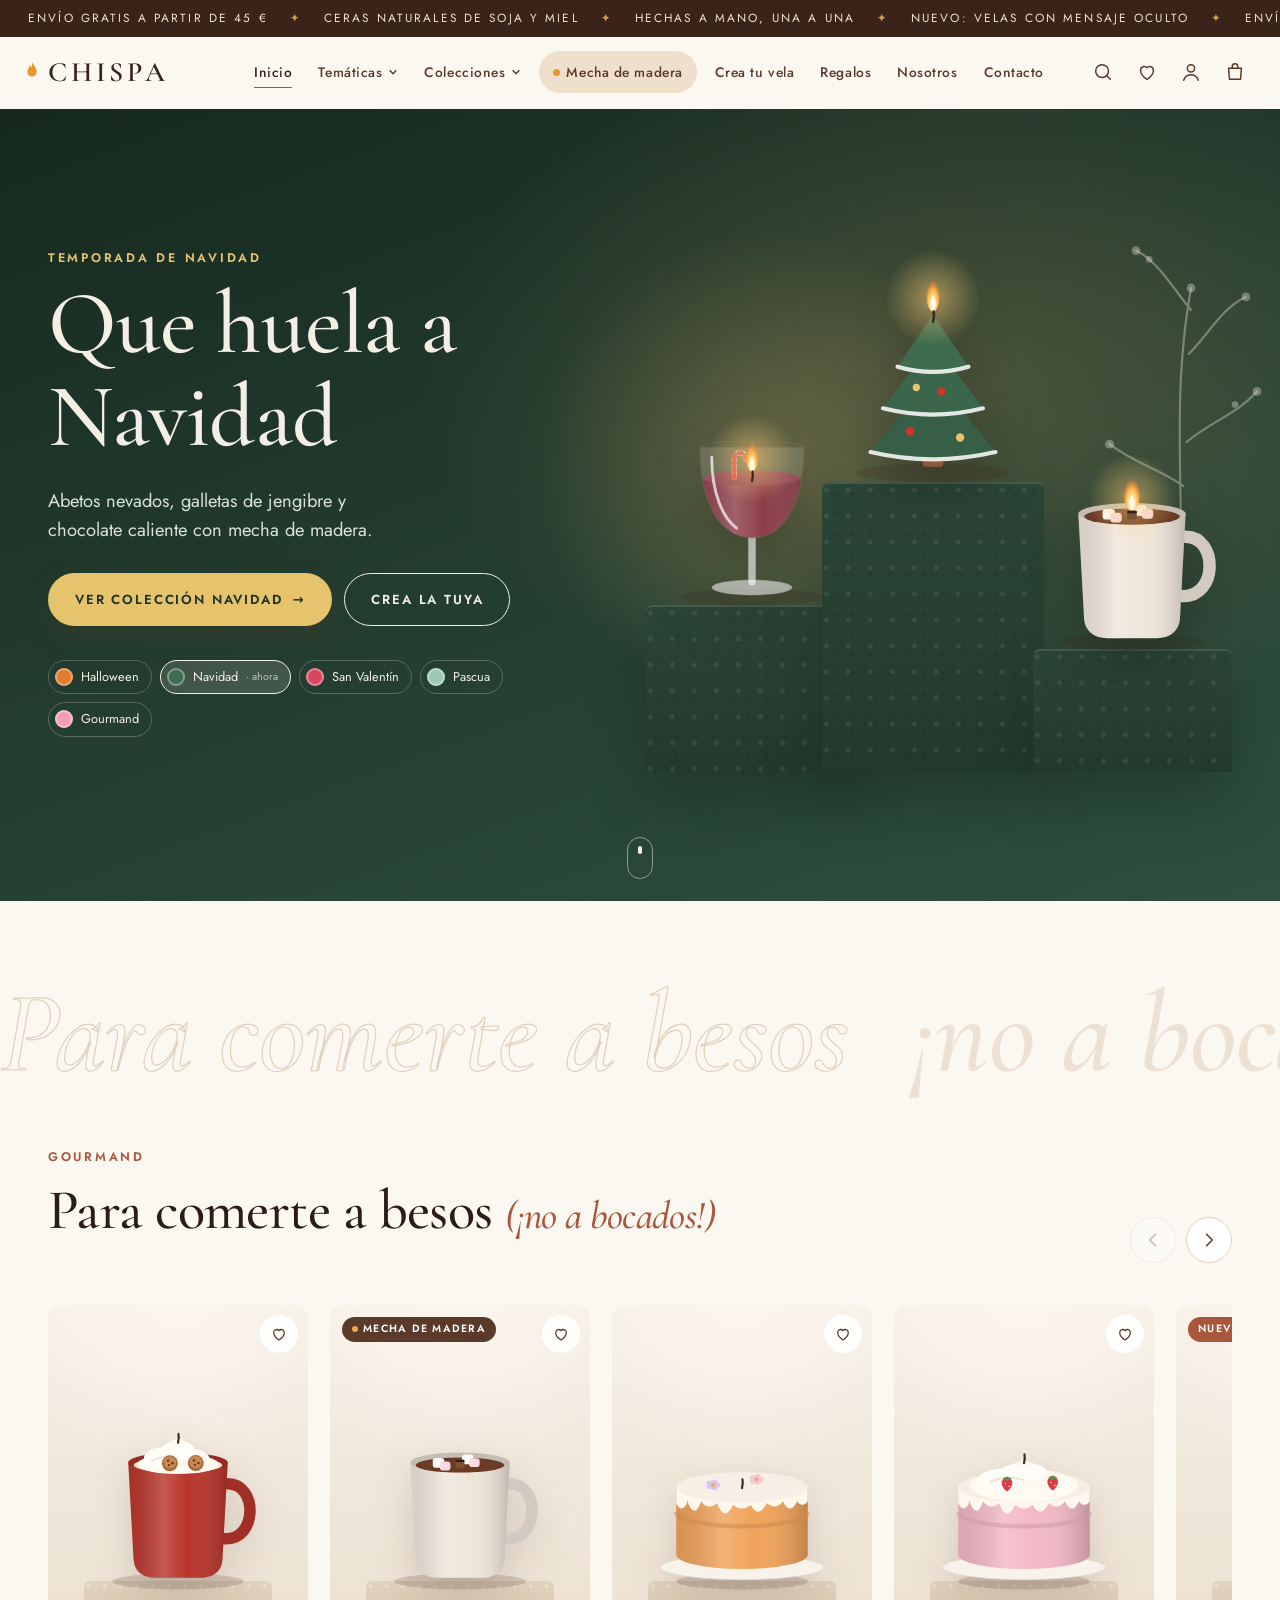
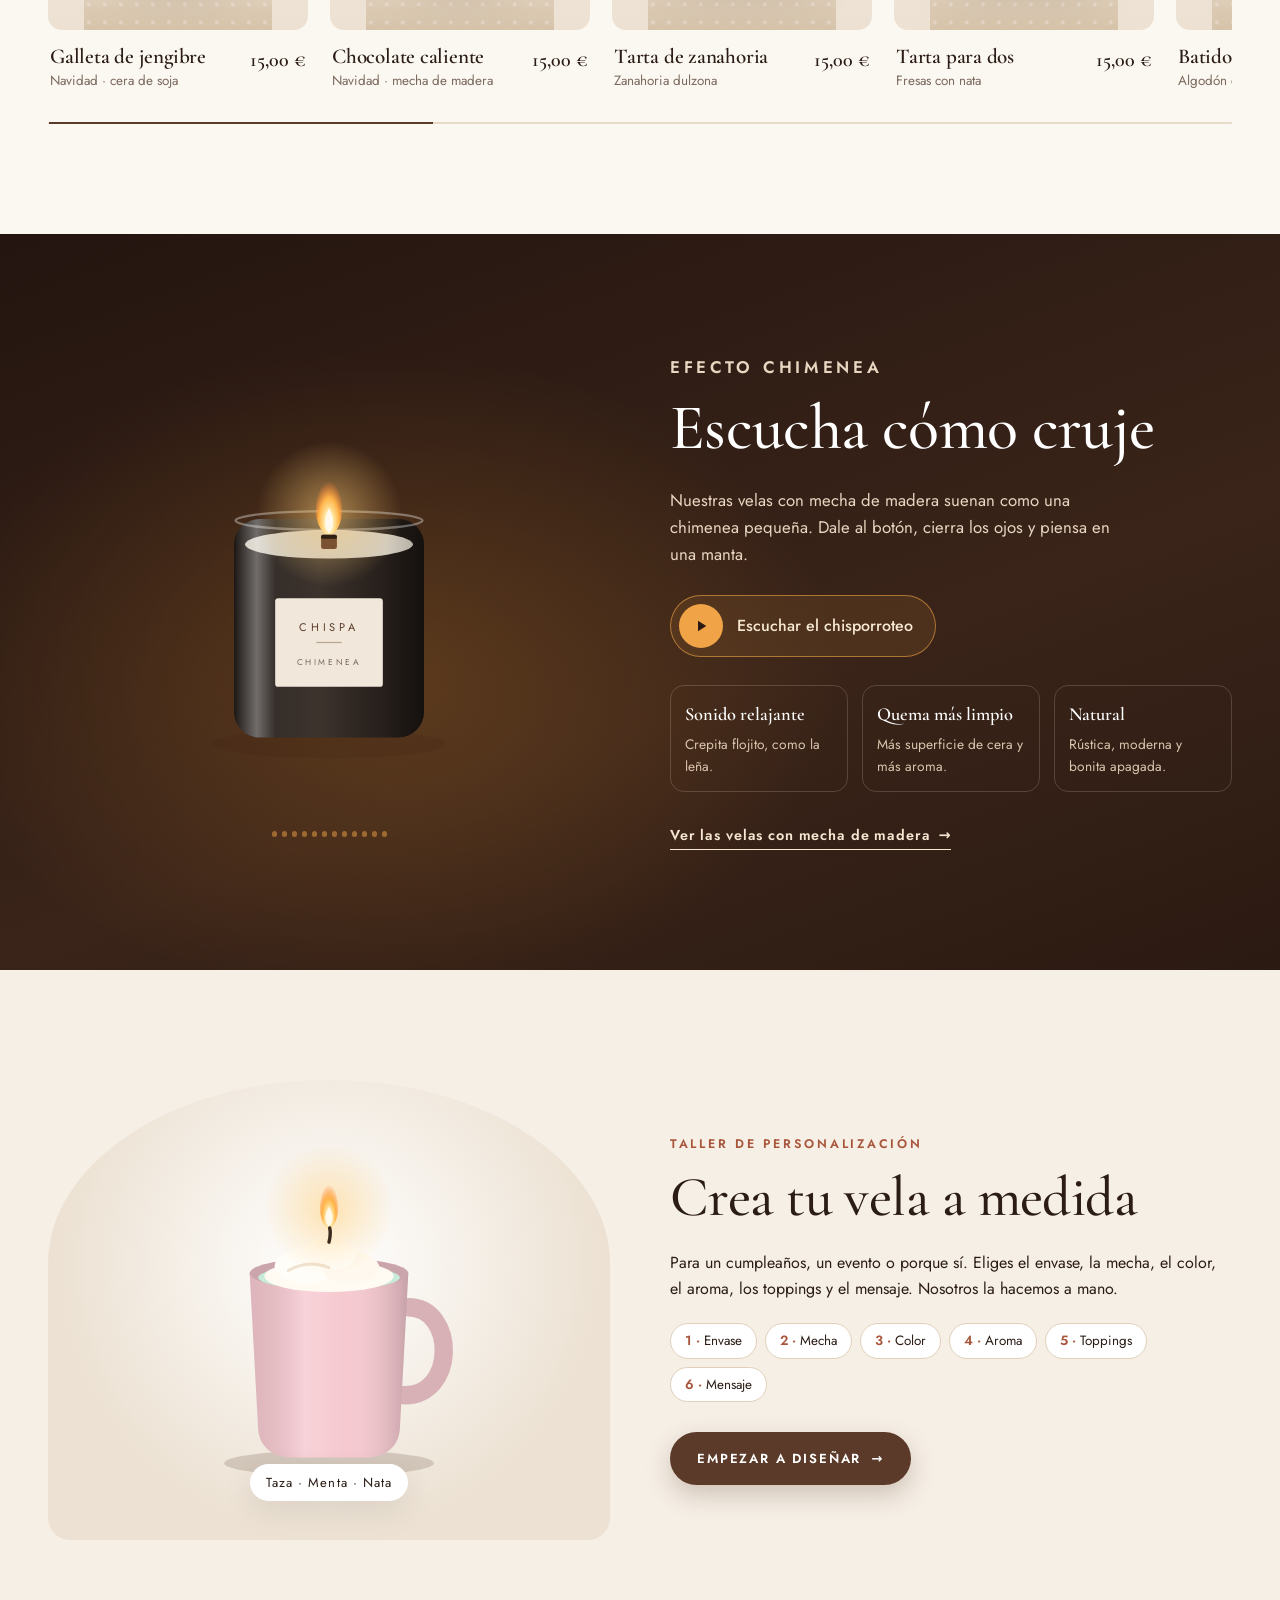
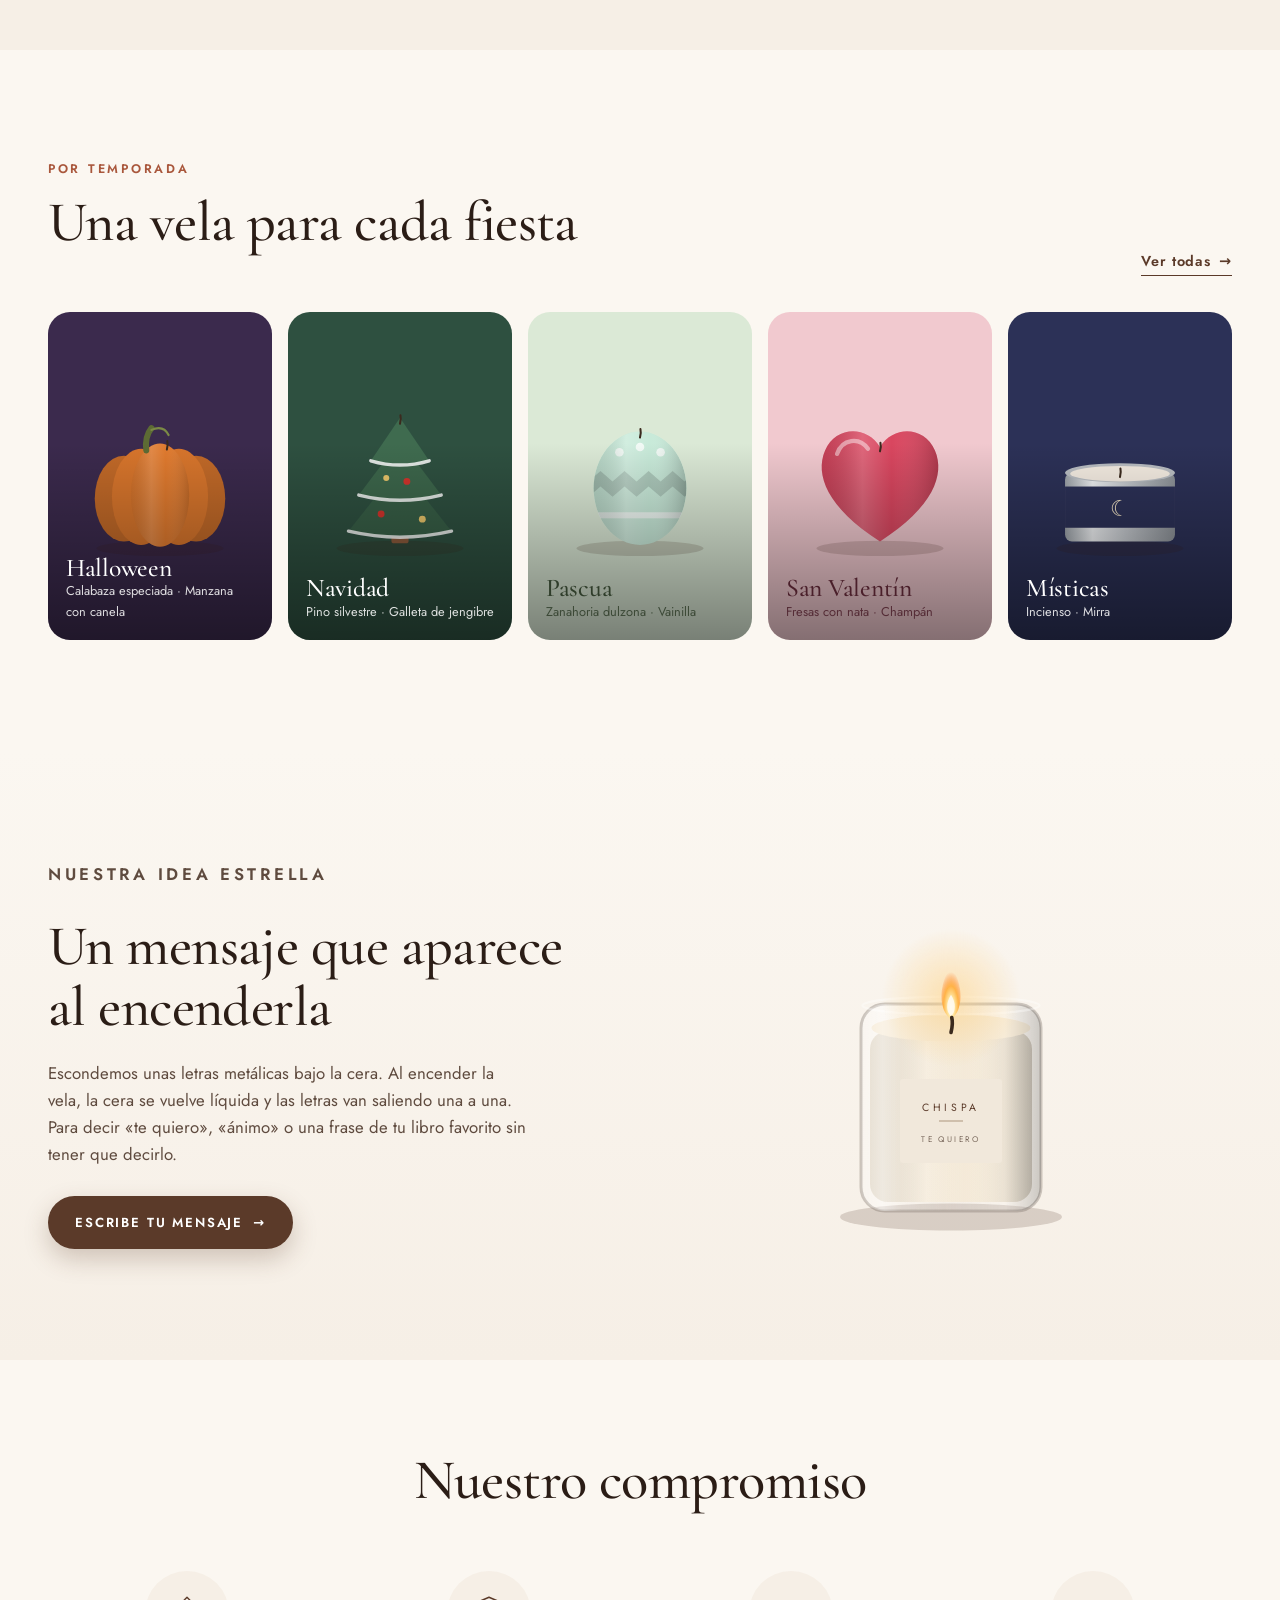
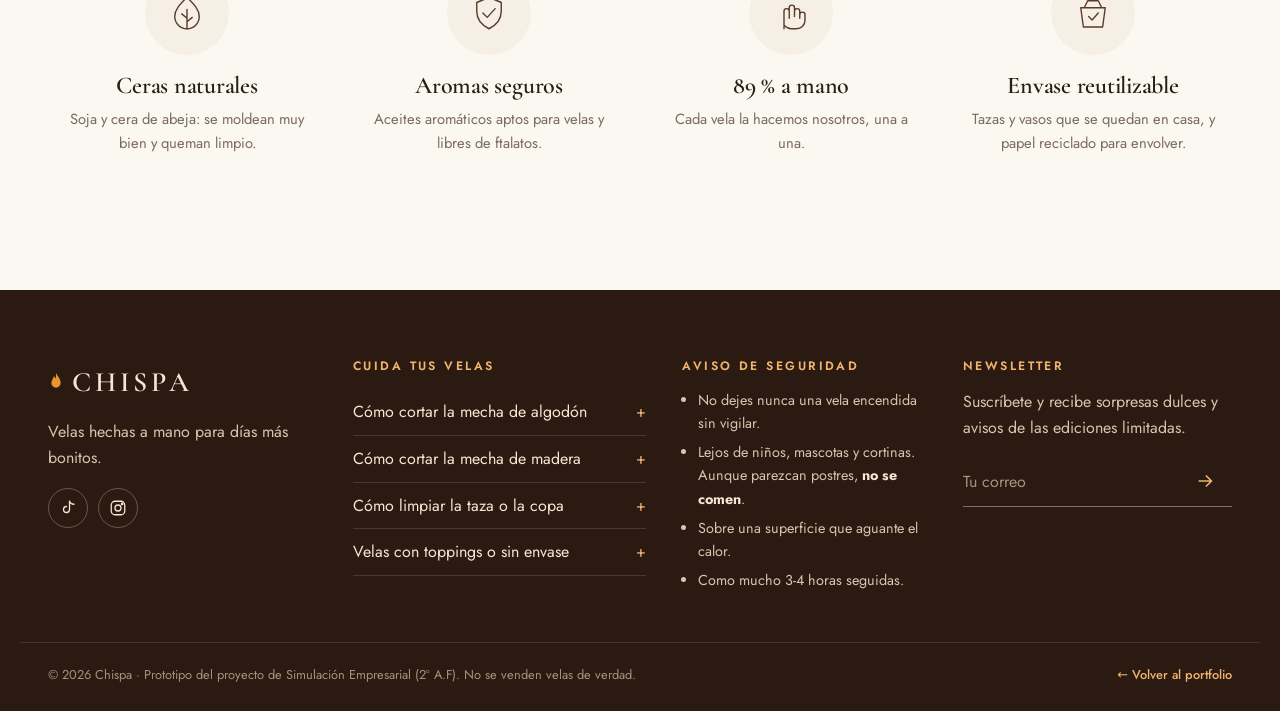
==== tienda/index.html @ f0c811ce "Add the Chispa candle shop website and link it from "Taller y web" New tienda/ folder with a full pr" ====
<!DOCTYPE html>
<html lang="es">
<head>
  <meta charset="UTF-8">
  <meta name="viewport" content="width=device-width, initial-scale=1.0">
  <title>Chispa · Velas hechas a mano</title>
  <meta name="description" content="Chispa: velas artesanas de cera natural. Temáticas, gourmand, naturaleza, mecha de madera y velas a tu gusto. Prototipo del proyecto de Simulación Empresarial.">
  <meta name="theme-color" content="#3a2419">
  <link rel="icon" href="data:image/svg+xml,%3Csvg xmlns='http://www.w3.org/2000/svg' viewBox='0 0 64 64'%3E%3Cpath d='M32 4C40 18 46 26 46 38a14 14 0 0 1-28 0c0-8 6-14 8-22 2 6 6 9 6 9S32 14 32 4z' fill='%23e8952f'/%3E%3C/svg%3E">
  <link rel="preconnect" href="https://fonts.googleapis.com">
  <link rel="preconnect" href="https://fonts.gstatic.com" crossorigin>
  <link href="https://fonts.googleapis.com/css2?family=Cormorant+Garamond:ital,wght@0,500;0,600;1,500&family=Jost:wght@400;500;600&display=swap" rel="stylesheet">
  <link rel="stylesheet" href="css/tienda.css?v=1">
</head>
<body>
  <a class="skip" href="#main">Saltar al contenido</a>

  <!-- Barra de avisos (se mueve sola) -->
  <div class="announce" aria-label="Avisos">
    <div class="announce-track">
      <span>Envío gratis a partir de 45 €</span><span>Ceras naturales de soja y miel</span><span>Hechas a mano, una a una</span><span>Nuevo: velas con mensaje oculto</span>
      <span aria-hidden="true">Envío gratis a partir de 45 €</span><span aria-hidden="true">Ceras naturales de soja y miel</span><span aria-hidden="true">Hechas a mano, una a una</span><span aria-hidden="true">Nuevo: velas con mensaje oculto</span>
    </div>
  </div>

  <!-- Cabecera -->
  <header class="hdr" id="hdr">
    <div class="hdr-inner">
      <button class="icon-btn hdr-burger" id="burger" aria-label="Abrir menú" aria-expanded="false" aria-controls="menu-drawer">
        <svg viewBox="0 0 24 24" aria-hidden="true"><path d="M3 7h18M3 12h18M3 17h18"/></svg>
      </button>

      <a class="logo" href="#/" aria-label="Chispa, inicio">
        <svg class="logo-flame" viewBox="0 0 24 32" aria-hidden="true"><path d="M12 1c3 6 7 9 7 15a7 7 0 0 1-14 0c0-4 3-7 4-11 1 3 3 4 3 4s0-4 0-8z"/></svg>
        <span>Chispa</span>
      </a>

      <nav class="nav" aria-label="Principal">
        <ul class="nav-list">
          <li><a class="nav-link" href="#/" data-nav="inicio">Inicio</a></li>
          <li class="has-drop">
            <button class="nav-link" type="button" aria-expanded="false" aria-controls="drop-tematicas" data-nav="tematicas">Temáticas <svg class="chev" viewBox="0 0 12 12" aria-hidden="true"><path d="M2 4l4 4 4-4"/></svg></button>
            <div class="drop" id="drop-tematicas">
              <div class="drop-inner">
                <p class="drop-title">Velas temáticas y festivas</p>
                <ul class="drop-links" id="drop-tem-links"></ul>
                <a class="drop-feature" id="drop-tem-feature" href="#/tematicas"></a>
              </div>
            </div>
          </li>
          <li class="has-drop">
            <button class="nav-link" type="button" aria-expanded="false" aria-controls="drop-colecciones" data-nav="colecciones">Colecciones <svg class="chev" viewBox="0 0 12 12" aria-hidden="true"><path d="M2 4l4 4 4-4"/></svg></button>
            <div class="drop" id="drop-colecciones">
              <div class="drop-inner">
                <p class="drop-title">Gourmand, naturaleza y esotérica</p>
                <ul class="drop-links" id="drop-col-links"></ul>
                <a class="drop-feature" id="drop-col-feature" href="#/colecciones/dulces"></a>
              </div>
            </div>
          </li>
          <li><a class="nav-link nav-wood" href="#/mecha-de-madera" data-nav="madera"><span class="wood-dot" aria-hidden="true"></span>Mecha de madera</a></li>
          <li><a class="nav-link" href="#/crea-tu-vela" data-nav="crea">Crea tu vela</a></li>
          <li><a class="nav-link" href="#/regalos" data-nav="regalos">Regalos</a></li>
          <li><a class="nav-link" href="#/nosotros" data-nav="nosotros">Nosotros</a></li>
          <li><a class="nav-link" href="#/contacto" data-nav="contacto">Contacto</a></li>
        </ul>
      </nav>

      <div class="hdr-icons">
        <button class="icon-btn" id="open-search" aria-label="Buscar">
          <svg viewBox="0 0 24 24" aria-hidden="true"><circle cx="11" cy="11" r="7"/><path d="M20 20l-4-4"/></svg>
        </button>
        <button class="icon-btn" id="open-favs" aria-label="Favoritos">
          <svg viewBox="0 0 24 24" aria-hidden="true"><path d="M12 20s-7-4.4-7-10a4 4 0 0 1 7-2.6A4 4 0 0 1 19 10c0 5.6-7 10-7 10z"/></svg>
          <span class="badge" id="fav-count" hidden>0</span>
        </button>
        <button class="icon-btn hide-sm" id="open-account" aria-label="Mi cuenta">
          <svg viewBox="0 0 24 24" aria-hidden="true"><circle cx="12" cy="8" r="4"/><path d="M4 21c1.5-4 4.5-6 8-6s6.5 2 8 6"/></svg>
        </button>
        <button class="icon-btn" id="open-cart" aria-label="Carrito">
          <svg viewBox="0 0 24 24" aria-hidden="true"><path d="M5 8h14l-1 12H6L5 8z"/><path d="M9 8V6a3 3 0 0 1 6 0v2"/></svg>
          <span class="badge" id="cart-count" hidden>0</span>
        </button>
      </div>
    </div>
  </header>

  <main id="main">

    <!-- ================= INICIO ================= -->
    <section class="view" data-view="inicio" aria-label="Inicio">

      <!-- Banner de temporada -->
      <section class="hero" id="hero" data-season="halloween">
        <div class="hero-glow" id="hero-glow" aria-hidden="true"></div>
        <div class="hero-particles" id="hero-particles" aria-hidden="true"></div>
        <svg class="hero-branch" viewBox="0 0 200 400" aria-hidden="true"><path d="M100 400 C 104 300, 92 220, 110 120 M106 260 C 130 240, 150 236, 170 214 M103 300 C 80 284, 60 280, 36 262 M108 180 C 128 160, 136 140, 160 128 M110 140 C 92 118, 80 96, 60 86"/><g class="hero-berries"><circle cx="170" cy="214" r="4"/><circle cx="160" cy="128" r="4"/><circle cx="60" cy="86" r="4"/><circle cx="36" cy="262" r="4"/><circle cx="110" cy="120" r="4"/><circle cx="150" cy="226" r="3"/><circle cx="72" cy="94" r="3"/></g></svg>
        <div class="hero-inner">
          <div class="hero-text">
            <p class="eyebrow" id="hero-eyebrow">Temporada de Halloween</p>
            <h1 class="hero-title" id="hero-title">Noches de calabaza</h1>
            <p class="hero-sub" id="hero-sub">Calabazas, fantasmas y pócimas que huelen a otoño.</p>
            <div class="hero-actions">
              <a class="btn btn-solid" id="hero-cta" href="#/tematicas/halloween">Ver la colección <span class="arrow" aria-hidden="true">→</span></a>
              <a class="btn btn-line" href="#/crea-tu-vela">Crea la tuya</a>
            </div>
            <div class="hero-seasons" role="tablist" aria-label="Temporadas" id="hero-seasons"></div>
          </div>
          <div class="hero-stage" id="hero-stage">
            <div class="stage-block stage-block--a"><div class="stage-candle" data-slot="0"></div></div>
            <div class="stage-block stage-block--b"><div class="stage-candle" data-slot="1"></div></div>
            <div class="stage-block stage-block--c"><div class="stage-candle" data-slot="2"></div></div>
          </div>
        </div>
        <a class="hero-scroll" href="#besos" aria-label="Bajar"><span></span></a>
      </section>

      <!-- Para comerte a besos -->
      <section class="block besos" id="besos" aria-labelledby="besos-title">
        <div class="big-marquee" aria-hidden="true"><div class="big-marquee-track"><span>Para comerte a besos</span><span>¡no a bocados!</span><span>Para comerte a besos</span><span>¡no a bocados!</span><span>Para comerte a besos</span><span>¡no a bocados!</span></div></div>
        <div class="wrap">
          <div class="block-head">
            <div>
              <p class="eyebrow">Gourmand</p>
              <h2 id="besos-title">Para comerte a besos <em>(¡no a bocados!)</em></h2>
            </div>
            <div class="carousel-ctrls">
              <button class="round-btn" data-carousel-prev="besos-track" aria-label="Anteriores"><svg viewBox="0 0 24 24" aria-hidden="true"><path d="M15 5l-7 7 7 7"/></svg></button>
              <button class="round-btn" data-carousel-next="besos-track" aria-label="Siguientes"><svg viewBox="0 0 24 24" aria-hidden="true"><path d="M9 5l7 7-7 7"/></svg></button>
            </div>
          </div>
          <div class="carousel" id="besos-track" tabindex="0" aria-label="Velas que parecen postres"></div>
          <div class="carousel-progress" aria-hidden="true"><span id="besos-progress"></span></div>
        </div>
      </section>

      <!-- Mecha de madera -->
      <section class="wood" id="wood-feature" aria-labelledby="wood-title">
        <canvas class="wood-sparks" id="wood-sparks" aria-hidden="true"></canvas>
        <div class="wrap wood-inner">
          <div class="wood-visual">
            <div class="wood-candle" id="wood-candle"></div>
            <div class="eq" id="wood-eq" aria-hidden="true"><i></i><i></i><i></i><i></i><i></i><i></i><i></i><i></i><i></i><i></i><i></i><i></i></div>
          </div>
          <div class="wood-text">
            <p class="eyebrow eyebrow--light">Efecto chimenea</p>
            <h2 id="wood-title">Escucha cómo cruje</h2>
            <p>Nuestras velas con mecha de madera suenan como una chimenea pequeña. Dale al botón, cierra los ojos y piensa en una manta.</p>
            <button class="sound-btn" type="button" data-sound aria-pressed="false">
              <span class="sound-ico" aria-hidden="true"><svg class="i-play" viewBox="0 0 24 24"><path d="M8 5l11 7-11 7z"/></svg><svg class="i-pause" viewBox="0 0 24 24"><path d="M7 5h4v14H7zM13 5h4v14h-4z"/></svg></span>
              <span class="sound-label">Escuchar el chisporroteo</span>
            </button>
            <ul class="wood-benefits">
              <li><strong>Sonido relajante</strong>Crepita flojito, como la leña.</li>
              <li><strong>Quema más limpio</strong>Más superficie de cera y más aroma.</li>
              <li><strong>Natural</strong>Rústica, moderna y bonita apagada.</li>
            </ul>
            <a class="link-light" href="#/mecha-de-madera">Ver las velas con mecha de madera <span aria-hidden="true">→</span></a>
          </div>
        </div>
      </section>

      <!-- Crea tu vela -->
      <section class="block crea-promo" aria-labelledby="crea-promo-title">
        <div class="wrap crea-promo-inner">
          <div class="crea-promo-visual" data-reveal>
            <div class="crea-promo-candle" id="crea-promo-candle"></div>
            <p class="crea-promo-tag" id="crea-promo-tag">Taza · Menta · Nata</p>
          </div>
          <div class="crea-promo-text" data-reveal>
            <p class="eyebrow">Taller de personalización</p>
            <h2 id="crea-promo-title">Crea tu vela a medida</h2>
            <p>Para un cumpleaños, un evento o porque sí. Eliges el envase, la mecha, el color, el aroma, los toppings y el mensaje. Nosotros la hacemos a mano.</p>
            <ol class="mini-steps"><li>Envase</li><li>Mecha</li><li>Color</li><li>Aroma</li><li>Toppings</li><li>Mensaje</li></ol>
            <a class="btn btn-solid" href="#/crea-tu-vela">Empezar a diseñar <span class="arrow" aria-hidden="true">→</span></a>
          </div>
        </div>
      </section>

      <!-- Festividades -->
      <section class="block fiestas" aria-labelledby="fiestas-title">
        <div class="wrap">
          <div class="block-head">
            <div>
              <p class="eyebrow">Por temporada</p>
              <h2 id="fiestas-title">Una vela para cada fiesta</h2>
            </div>
            <a class="link" href="#/tematicas">Ver todas <span aria-hidden="true">→</span></a>
          </div>
          <div class="fiesta-grid" id="fiesta-grid"></div>
        </div>
      </section>

      <!-- Mensaje oculto -->
      <section class="block secreto" aria-labelledby="secreto-title">
        <div class="wrap secreto-inner">
          <div class="secreto-text" data-reveal>
            <p class="eyebrow">Nuestra idea estrella</p>
            <h2 id="secreto-title">Un mensaje que aparece al encenderla</h2>
            <p>Escondemos unas letras metálicas bajo la cera. Al encender la vela, la cera se vuelve líquida y las letras van saliendo una a una. Para decir «te quiero», «ánimo» o una frase de tu libro favorito sin tener que decirlo.</p>
            <a class="btn btn-solid" href="#/crea-tu-vela?mensaje">Escribe tu mensaje <span class="arrow" aria-hidden="true">→</span></a>
          </div>
          <div class="secreto-visual" data-reveal aria-hidden="true">
            <div class="secreto-candle" id="secreto-candle"></div>
            <div class="secreto-letters" id="secreto-letters"></div>
          </div>
        </div>
      </section>

      <!-- Compromiso de calidad -->
      <section class="block calidad" aria-labelledby="calidad-title">
        <div class="wrap">
          <h2 class="center" id="calidad-title">Nuestro compromiso</h2>
          <ul class="calidad-grid">
            <li data-reveal>
              <span class="cal-ico" aria-hidden="true"><svg viewBox="0 0 48 48"><path d="M24 6c8 8 14 14 14 22a14 14 0 0 1-28 0c0-8 6-14 14-22z"/><path d="M24 20v22M24 30l-6-5M24 34l6-5"/></svg></span>
              <h3>Ceras naturales</h3><p>Soja y cera de abeja: se moldean muy bien y queman limpio.</p>
            </li>
            <li data-reveal>
              <span class="cal-ico" aria-hidden="true"><svg viewBox="0 0 48 48"><path d="M24 6l14 6v10c0 9-6 16-14 20-8-4-14-11-14-20V12z"/><path d="M17 24l5 5 9-10"/></svg></span>
              <h3>Aromas seguros</h3><p>Aceites aromáticos aptos para velas y libres de ftalatos.</p>
            </li>
            <li data-reveal>
              <span class="cal-ico" aria-hidden="true"><svg viewBox="0 0 48 48"><path d="M16 42V22a3 3 0 0 1 6 0v8M22 26v-8a3 3 0 0 1 6 0v10M28 22a3 3 0 0 1 6 0v8M34 26a3 3 0 0 1 6 0v6c0 6-4 10-10 10h-6c-4 0-6-2-8-4"/></svg></span>
              <h3><span class="count" data-count="100">0</span> % a mano</h3><p>Cada vela la hacemos nosotros, una a una.</p>
            </li>
            <li data-reveal>
              <span class="cal-ico" aria-hidden="true"><svg viewBox="0 0 48 48"><path d="M14 18l4-8h12l4 8M10 18h28l-3 22H13z"/><path d="M19 28l4 4 7-8"/></svg></span>
              <h3>Envase reutilizable</h3><p>Tazas y vasos que se quedan en casa, y papel reciclado para envolver.</p>
            </li>
          </ul>
        </div>
      </section>
    </section>

    <!-- ================= TEMÁTICAS ================= -->
    <section class="view" data-view="tematicas" aria-labelledby="tem-title" hidden>
      <header class="page-head" id="tem-head">
        <div class="wrap">
          <p class="crumbs"><a href="#/">Inicio</a> <span aria-hidden="true">/</span> Temáticas</p>
          <h1 id="tem-title">Velas temáticas y festivas</h1>
          <p class="page-sub">Ordenadas por temporada para encontrar rápido lo que buscas.</p>
        </div>
      </header>
      <div class="wrap">
        <div class="chips" role="tablist" aria-label="Temporadas" id="tem-chips"></div>
        <div class="cat-intro" id="tem-intro"></div>
        <div class="grid" id="tem-grid"></div>
      </div>
    </section>

    <!-- ================= COLECCIONES ================= -->
    <section class="view" data-view="colecciones" aria-labelledby="col-title" hidden>
      <header class="page-head page-head--light">
        <div class="wrap">
          <p class="crumbs"><a href="#/">Inicio</a> <span aria-hidden="true">/</span> Colecciones</p>
          <h1 id="col-title">Gourmand, naturaleza y esotérica</h1>
          <p class="page-sub">Formas, aromas y sensaciones. Elige una colección.</p>
        </div>
      </header>
      <div class="wrap">
        <div class="chips" role="tablist" aria-label="Colecciones" id="col-chips"></div>
        <div class="cat-intro" id="col-intro"></div>
        <div class="zodiac" id="zodiac" hidden>
          <div class="zodiac-wheel" id="zodiac-wheel"></div>
          <div class="zodiac-info" id="zodiac-info" aria-live="polite"></div>
        </div>
        <div class="grid" id="col-grid"></div>
      </div>
    </section>

    <!-- ================= MECHA DE MADERA ================= -->
    <section class="view" data-view="madera" aria-labelledby="mad-title" hidden>
      <header class="page-head page-head--wood">
        <div class="wrap mad-head">
          <div>
            <p class="crumbs"><a href="#/">Inicio</a> <span aria-hidden="true">/</span> Mecha de madera</p>
            <h1 id="mad-title">Velas con mecha de madera</h1>
            <p class="page-sub">La mecha natural que cruje como una chimenea.</p>
            <button class="sound-btn" type="button" data-sound aria-pressed="false">
              <span class="sound-ico" aria-hidden="true"><svg class="i-play" viewBox="0 0 24 24"><path d="M8 5l11 7-11 7z"/></svg><svg class="i-pause" viewBox="0 0 24 24"><path d="M7 5h4v14H7zM13 5h4v14h-4z"/></svg></span>
              <span class="sound-label">Escuchar el chisporroteo</span>
            </button>
          </div>
          <div class="mad-head-candle" id="mad-head-candle"></div>
        </div>
      </header>
      <div class="wrap">
        <h2 class="sec-title">¿Por qué mecha de madera?</h2>
        <div class="why" id="why">
          <div class="why-tabs" role="tablist" aria-label="Ventajas">
            <button class="why-tab is-active" role="tab" id="why-t1" aria-controls="why-p1" aria-selected="true">Sonido relajante</button>
            <button class="why-tab" role="tab" id="why-t2" aria-controls="why-p2" aria-selected="false" tabindex="-1">Quemado más limpio</button>
            <button class="why-tab" role="tab" id="why-t3" aria-controls="why-p3" aria-selected="false" tabindex="-1">Estética natural</button>
          </div>
          <div class="why-panel" id="why-p1" role="tabpanel" aria-labelledby="why-t1">
            <div class="why-anim why-anim--sound" aria-hidden="true"><i></i><i></i><i></i><i></i><i></i><i></i><i></i></div>
            <p>Crepita delicadamente, como una chimenea pequeña. Es el sonido que más se comenta cuando alguien la enciende por primera vez.</p>
          </div>
          <div class="why-panel" id="why-p2" role="tabpanel" aria-labelledby="why-t2" hidden>
            <div class="why-anim why-anim--pool" aria-hidden="true"><span></span></div>
            <p>La mecha plana derrite más superficie de cera: la piscina de cera es más grande y el aroma sale de forma constante.</p>
          </div>
          <div class="why-panel" id="why-p3" role="tabpanel" aria-labelledby="why-t3" hidden>
            <div class="why-anim why-anim--wood" aria-hidden="true"><span></span><span></span><span></span></div>
            <p>Rústica, moderna y elegante. Queda bonita incluso apagada.</p>
          </div>
        </div>

        <div class="chips chips--filter" role="group" aria-label="Filtrar" id="mad-filters"></div>
        <div class="grid" id="mad-grid"></div>

        <section class="guide" aria-labelledby="guide-title">
          <h2 class="sec-title" id="guide-title">Guía de uso</h2>
          <ol class="guide-steps">
            <li data-reveal><span class="guide-ill guide-ill--1" aria-hidden="true"></span><strong>Antes de encenderla</strong>Quita la parte quemada de la madera con los dedos o con un papel. Tiene que quedar más o menos medio centímetro.</li>
            <li data-reveal><span class="guide-ill guide-ill--2" aria-hidden="true"></span><strong>Enciéndela inclinada</strong>Acerca la llama a lo largo de la mecha unos segundos. Al principio la llama es pequeña: es normal.</li>
            <li data-reveal><span class="guide-ill guide-ill--3" aria-hidden="true"></span><strong>Déjala hasta el borde</strong>La primera vez, déjala encendida hasta que toda la superficie esté líquida. Así no hace túnel.</li>
          </ol>
        </section>
      </div>
    </section>

    <!-- ================= CREA TU VELA ================= -->
    <section class="view" data-view="crea" aria-labelledby="crea-title" hidden>
      <header class="page-head page-head--light">
        <div class="wrap">
          <p class="crumbs"><a href="#/">Inicio</a> <span aria-hidden="true">/</span> Crea tu vela</p>
          <h1 id="crea-title">Crea tu vela</h1>
          <p class="page-sub">Seis pasos y la tienes. La vas viendo cambiar mientras eliges.</p>
        </div>
      </header>
      <div class="wrap crea">
        <div class="crea-preview">
          <div class="crea-stage">
            <div class="crea-candle" id="crea-candle"></div>
            <div class="crea-msg" id="crea-msg" aria-hidden="true"></div>
            <button class="crea-light" type="button" id="crea-light" aria-pressed="true">Apagar</button>
          </div>
          <dl class="crea-summary" id="crea-summary"></dl>
          <div class="crea-total"><span>Total</span><strong id="crea-price">16,00 €</strong></div>
          <button class="btn btn-solid btn-block" type="button" id="crea-add">Añadir al carrito</button>
        </div>

        <div class="crea-steps">
          <ol class="crea-progress" id="crea-progress" aria-label="Pasos"></ol>
          <div class="crea-panels" id="crea-panels">
            <fieldset class="crea-panel" data-step="0">
              <legend>1. Elige el envase o molde</legend>
              <div class="opt-grid" id="opt-envase"></div>
            </fieldset>
            <fieldset class="crea-panel" data-step="1" hidden>
              <legend>2. Elige la mecha</legend>
              <div class="opt-grid opt-grid--2" id="opt-mecha"></div>
              <button class="sound-btn sound-btn--small" type="button" data-sound aria-pressed="false">
                <span class="sound-ico" aria-hidden="true"><svg class="i-play" viewBox="0 0 24 24"><path d="M8 5l11 7-11 7z"/></svg><svg class="i-pause" viewBox="0 0 24 24"><path d="M7 5h4v14H7zM13 5h4v14h-4z"/></svg></span>
                <span class="sound-label">Escuchar la mecha de madera</span>
              </button>
            </fieldset>
            <fieldset class="crea-panel" data-step="2" hidden>
              <legend>3. Elige el color</legend>
              <div id="opt-color"></div>
            </fieldset>
            <fieldset class="crea-panel" data-step="3" hidden>
              <legend>4. Elige el aroma</legend>
              <label class="field"><span>Aroma</span><select id="opt-aroma"></select></label>
              <p class="hint" id="aroma-hint"></p>
            </fieldset>
            <fieldset class="crea-panel" data-step="4" hidden>
              <legend>5. Añade toppings de cera <small>(hasta 3)</small></legend>
              <div class="topping-grid" id="opt-toppings"></div>
              <label class="field" id="sign-field" hidden><span>Tu signo</span><select id="opt-signo"></select></label>
            </fieldset>
            <fieldset class="crea-panel" data-step="5" hidden>
              <legend>6. Etiqueta o mensaje</legend>
              <div class="msg-mode" role="radiogroup" aria-label="Tipo de mensaje">
                <label class="msg-opt"><input type="radio" name="msgmode" value="etiqueta" checked><span><strong>Etiqueta</strong>Texto impreso en la etiqueta</span></label>
                <label class="msg-opt"><input type="radio" name="msgmode" value="oculto"><span><strong>Mensaje oculto</strong>Letras metálicas que aparecen al derretirse (+1 €)</span></label>
              </div>
              <label class="field"><span id="msg-label">Texto de la etiqueta</span><input type="text" id="opt-msg" maxlength="30" placeholder="Feliz cumpleaños María"></label>
              <p class="hint" id="msg-hint">Ejemplos: «Feliz cumpleaños María», «Propiedad de la bruja de la casa», «Energía Tauro».</p>
            </fieldset>
          </div>
          <div class="crea-nav">
            <button class="btn btn-line" type="button" id="crea-prev">Anterior</button>
            <button class="btn btn-solid" type="button" id="crea-next">Siguiente</button>
          </div>
        </div>
      </div>
    </section>

    <!-- ================= FICHA DE PRODUCTO ================= -->
    <section class="view" data-view="producto" aria-label="Producto" hidden>
      <div class="wrap" id="product"></div>
    </section>

    <!-- ================= REGALOS ================= -->
    <section class="view" data-view="regalos" aria-labelledby="reg-title" hidden>
      <header class="page-head page-head--gift">
        <div class="wrap">
          <p class="crumbs"><a href="#/">Inicio</a> <span aria-hidden="true">/</span> Regalos</p>
          <h1 id="reg-title">Regalos y eventos</h1>
          <p class="page-sub">Cumpleaños, cajas temáticas, bodas y empresas.</p>
        </div>
      </header>
      <div class="wrap">
        <div class="gift-intro">
          <article class="gift-card" data-reveal>
            <div class="gift-ill" id="gift-mini"></div>
            <h3>Detalles para cumpleaños y fiestas</h3>
            <p>Mini tartas de vela como recuerdo para los invitados. Las hacemos con el color y el aroma de la fiesta.</p>
            <a class="link" href="#/contacto">Pedir presupuesto <span aria-hidden="true">→</span></a>
          </article>
          <article class="gift-card" data-reveal>
            <div class="gift-ill" id="gift-boda"></div>
            <h3>Bodas y empresas</h3>
            <p>Velas temáticas con nombres o logotipos para regalar a los invitados o al equipo.</p>
            <a class="link" href="#/contacto">Cuéntanos tu idea <span aria-hidden="true">→</span></a>
          </article>
        </div>
        <h2 class="sec-title">Cajas y packs</h2>
        <div class="grid grid--boxes" id="reg-grid"></div>
      </div>
    </section>

    <!-- ================= SOBRE NOSOTROS ================= -->
    <section class="view" data-view="nosotros" aria-labelledby="nos-title" hidden>
      <header class="page-head page-head--light">
        <div class="wrap">
          <p class="crumbs"><a href="#/">Inicio</a> <span aria-hidden="true">/</span> Sobre nosotros</p>
          <h1 id="nos-title">Hechas a mano por Jorge y Maite</h1>
        </div>
      </header>
      <div class="wrap about">
        <div class="about-text" data-reveal>
          <p class="lead">Chispa nace de algo que vemos mucho: a la gente le cuesta decir lo que siente. Una vela es una forma bonita de decirlo sin tener que decirlo.</p>
          <p>Somos dos estudiantes de Administración y Finanzas. Nos gusta leer, la papelería y estudiar con una vela encendida, y queríamos regalos que sorprendan de verdad, no lo de siempre.</p>
          <p>Hacemos las velas en un taller pequeño en casa: fundimos la cera, mezclamos aroma y color, las vertemos y las decoramos una a una. También llevamos las redes, los pedidos y las cuentas.</p>
        </div>
        <div class="team" data-reveal>
          <figure class="member"><img src="img/jorge.jpg" alt="Jorge" width="220" height="220" loading="lazy"><figcaption><strong>Jorge</strong>Creativo y organizado</figcaption></figure>
          <figure class="member"><img src="img/maite.jpg" alt="Maite" width="220" height="220" loading="lazy"><figcaption><strong>Maite</strong>Vídeos y redes</figcaption></figure>
        </div>
      </div>
      <div class="wrap">
        <ul class="values">
          <li data-reveal><strong>Cera vegetal</strong>Soja y cera de abeja.</li>
          <li data-reveal><strong>Envase reutilizable</strong>La taza se queda en casa.</li>
          <li data-reveal><strong>Papel reciclado</strong>Para envolver cada pedido.</li>
          <li data-reveal><strong>Hecho a mano</strong>Una a una, en nuestro taller.</li>
        </ul>
      </div>
    </section>

    <!-- ================= CONTACTO ================= -->
    <section class="view" data-view="contacto" aria-labelledby="con-title" hidden>
      <header class="page-head page-head--light">
        <div class="wrap">
          <p class="crumbs"><a href="#/">Inicio</a> <span aria-hidden="true">/</span> Contacto</p>
          <h1 id="con-title">Hablamos</h1>
          <p class="page-sub">Pedidos personalizados, eventos, empresas o cualquier duda.</p>
        </div>
      </header>
      <div class="wrap contact">
        <form class="contact-form" id="contact-form" novalidate>
          <label class="field"><span>Nombre</span><input type="text" name="nombre" required autocomplete="name"></label>
          <label class="field"><span>Correo</span><input type="email" name="email" required autocomplete="email"></label>
          <label class="field"><span>¿Sobre qué?</span>
            <select name="tema"><option>Pedido personalizado</option><option>Evento o fiesta</option><option>Bodas o empresas</option><option>Otra cosa</option></select>
          </label>
          <label class="field"><span>Mensaje</span><textarea name="mensaje" rows="5" required></textarea></label>
          <button class="btn btn-solid" type="submit">Enviar</button>
          <p class="form-note" id="contact-note" role="status"></p>
        </form>
        <aside class="contact-side">
          <h2>También por aquí</h2>
          <p>Por Instagram y WhatsApp concretamos los detalles de cada vela personalizada.</p>
          <div class="social">
            <button class="social-btn" type="button" data-soon="Instagram"><svg viewBox="0 0 24 24" aria-hidden="true"><rect x="3" y="3" width="18" height="18" rx="5"/><circle cx="12" cy="12" r="4"/><circle cx="17.5" cy="6.5" r="1"/></svg>Instagram</button>
            <button class="social-btn" type="button" data-soon="TikTok"><svg viewBox="0 0 24 24" aria-hidden="true"><path d="M14 3v11a4 4 0 1 1-4-4M14 3c1 3 3 4 6 4"/></svg>TikTok</button>
            <button class="social-btn" type="button" data-soon="WhatsApp"><svg viewBox="0 0 24 24" aria-hidden="true"><path d="M4 20l1.5-4A8 8 0 1 1 9 19z"/></svg>WhatsApp</button>
          </div>
        </aside>
      </div>
    </section>
  </main>

  <!-- Pie de página -->
  <footer class="ftr">
    <div class="wrap ftr-top">
      <div class="ftr-brand">
        <a class="logo logo--light" href="#/"><svg class="logo-flame" viewBox="0 0 24 32" aria-hidden="true"><path d="M12 1c3 6 7 9 7 15a7 7 0 0 1-14 0c0-4 3-7 4-11 1 3 3 4 3 4s0-4 0-8z"/></svg><span>Chispa</span></a>
        <p>Velas hechas a mano para días más bonitos.</p>
        <div class="social social--light">
          <button class="social-btn" type="button" data-soon="TikTok" aria-label="TikTok"><svg viewBox="0 0 24 24" aria-hidden="true"><path d="M14 3v11a4 4 0 1 1-4-4M14 3c1 3 3 4 6 4"/></svg></button>
          <button class="social-btn" type="button" data-soon="Instagram" aria-label="Instagram"><svg viewBox="0 0 24 24" aria-hidden="true"><rect x="3" y="3" width="18" height="18" rx="5"/><circle cx="12" cy="12" r="4"/><circle cx="17.5" cy="6.5" r="1"/></svg></button>
        </div>
      </div>
      <div class="ftr-col">
        <h3>Cuida tus velas</h3>
        <div class="faq">
          <details><summary>Cómo cortar la mecha de algodón</summary><p>Antes de cada uso, córtala a unos 5 mm con unas tijeras o un cortamechas. Así la llama no hace humo.</p></details>
          <details><summary>Cómo cortar la mecha de madera</summary><p>Quita la parte quemada con los dedos o con un papel, con la vela apagada y fría. Deja unos 3-5 mm.</p></details>
          <details><summary>Cómo limpiar la taza o la copa</summary><p>Cuando se acabe, métela un rato en el congelador: la cera se despega sola. Después, agua caliente y jabón, y ya la puedes usar.</p></details>
          <details><summary>Velas con toppings o sin envase</summary><p>Ponlas siempre sobre un plato o una base que aguante el calor.</p></details>
        </div>
      </div>
      <div class="ftr-col">
        <h3>Aviso de seguridad</h3>
        <ul class="safety">
          <li>No dejes nunca una vela encendida sin vigilar.</li>
          <li>Lejos de niños, mascotas y cortinas. Aunque parezcan postres, <strong>no se comen</strong>.</li>
          <li>Sobre una superficie que aguante el calor.</li>
          <li>Como mucho 3-4 horas seguidas.</li>
        </ul>
      </div>
      <div class="ftr-col ftr-news">
        <h3>Newsletter</h3>
        <p>Suscríbete y recibe sorpresas dulces y avisos de las ediciones limitadas.</p>
        <form class="news-form" id="news-form" novalidate>
          <label class="sr-only" for="news-email">Tu correo</label>
          <input type="email" id="news-email" placeholder="Tu correo" required autocomplete="email">
          <button type="submit" aria-label="Suscribirme"><svg viewBox="0 0 24 24" aria-hidden="true"><path d="M5 12h14M13 6l6 6-6 6"/></svg></button>
        </form>
        <p class="form-note" id="news-note" role="status"></p>
      </div>
    </div>
    <div class="wrap ftr-bottom">
      <p>© 2026 Chispa · Prototipo del proyecto de Simulación Empresarial (2º A.F). No se venden velas de verdad.</p>
      <a class="back-portfolio" href="../index.html#idea-negocio"><span aria-hidden="true">←</span> Volver al portfolio</a>
    </div>
  </footer>

  <!-- Carrito -->
  <div class="drawer" id="cart-drawer" role="dialog" aria-modal="true" aria-labelledby="cart-title" hidden>
    <div class="drawer-head">
      <h2 id="cart-title">Tu carrito</h2>
      <button class="icon-btn" data-close aria-label="Cerrar carrito"><svg viewBox="0 0 24 24" aria-hidden="true"><path d="M6 6l12 12M18 6L6 18"/></svg></button>
    </div>
    <div class="ship-bar"><p id="ship-text"></p><div class="ship-track"><span id="ship-fill"></span></div></div>
    <ul class="drawer-list" id="cart-list"></ul>
    <div class="drawer-foot">
      <div class="drawer-total"><span>Subtotal</span><strong id="cart-total">0,00 €</strong></div>
      <button class="btn btn-solid btn-block" type="button" id="checkout">Finalizar compra</button>
    </div>
  </div>

  <!-- Favoritos -->
  <div class="drawer" id="fav-drawer" role="dialog" aria-modal="true" aria-labelledby="fav-title" hidden>
    <div class="drawer-head">
      <h2 id="fav-title">Favoritos</h2>
      <button class="icon-btn" data-close aria-label="Cerrar favoritos"><svg viewBox="0 0 24 24" aria-hidden="true"><path d="M6 6l12 12M18 6L6 18"/></svg></button>
    </div>
    <ul class="drawer-list" id="fav-list"></ul>
  </div>

  <!-- Buscador -->
  <div class="search" id="search" role="dialog" aria-modal="true" aria-label="Buscar" hidden>
    <div class="search-box">
      <svg viewBox="0 0 24 24" aria-hidden="true"><circle cx="11" cy="11" r="7"/><path d="M20 20l-4-4"/></svg>
      <label class="sr-only" for="search-input">Buscar velas</label>
      <input type="search" id="search-input" placeholder="Busca por vela o aroma: canela, taza, lavanda…" autocomplete="off">
      <button class="icon-btn" data-close aria-label="Cerrar buscador"><svg viewBox="0 0 24 24" aria-hidden="true"><path d="M6 6l12 12M18 6L6 18"/></svg></button>
    </div>
    <ul class="search-results" id="search-results" aria-live="polite"></ul>
  </div>

  <!-- Cuenta -->
  <div class="popover" id="account-pop" hidden>
    <p><strong>Mi cuenta</strong></p>
    <p>Aquí podrás ver tus pedidos y tus velas guardadas. Lo estamos preparando.</p>
  </div>

  <!-- Menú móvil -->
  <div class="drawer drawer--left" id="menu-drawer" role="dialog" aria-modal="true" aria-label="Menú" hidden>
    <div class="drawer-head">
      <a class="logo" href="#/"><svg class="logo-flame" viewBox="0 0 24 32" aria-hidden="true"><path d="M12 1c3 6 7 9 7 15a7 7 0 0 1-14 0c0-4 3-7 4-11 1 3 3 4 3 4s0-4 0-8z"/></svg><span>Chispa</span></a>
      <button class="icon-btn" data-close aria-label="Cerrar menú"><svg viewBox="0 0 24 24" aria-hidden="true"><path d="M6 6l12 12M18 6L6 18"/></svg></button>
    </div>
    <nav class="m-nav" id="m-nav" aria-label="Menú móvil"></nav>
  </div>

  <div class="backdrop" id="backdrop" hidden></div>
  <div class="toast" id="toast" role="status" aria-live="polite"></div>

  <script src="js/datos.js?v=1"></script>
  <script src="js/velas.js?v=1"></script>
  <script src="js/tienda.js?v=1"></script>
</body>
</html>
---- tienda/css/tienda.css ----
/* =========================================================
   Chispa · tienda de velas (prototipo)
   ========================================================= */
:root {
  --linen: #fbf7f1;
  --cream: #f6efe6;
  --sand: #ece1d2;
  --sand-2: #e0d0bb;
  --caramel: #b98a5e;
  --brown: #5b3a29;
  --espresso: #3a2419;
  --ink: #2b1d16;
  --muted: #7b6a5e;
  --line: #e6dacb;
  --terra: #a9573c;
  --gold: #c9a24a;
  --ok: #4f7a52;

  --serif: "Cormorant Garamond", Georgia, "Times New Roman", serif;
  --sans: "Jost", system-ui, -apple-system, "Segoe UI", sans-serif;

  --r: 14px;
  --r-lg: 22px;
  --shadow: 0 10px 30px rgba(58, 36, 25, .1);
  --shadow-lg: 0 24px 60px rgba(58, 36, 25, .18);
  --ease: cubic-bezier(.2, .7, .2, 1);
  --hdr-h: 72px;
}

*, *::before, *::after { box-sizing: border-box; }
html { scroll-behavior: smooth; scroll-padding-top: calc(var(--hdr-h) + 20px); }
body {
  margin: 0;
  font-family: var(--sans);
  font-size: 16px;
  line-height: 1.6;
  color: var(--ink);
  background: var(--linen);
  -webkit-font-smoothing: antialiased;
  overflow-x: hidden;
}
body.is-locked { overflow: hidden; }
img, svg { display: block; max-width: 100%; }
a { color: inherit; text-decoration: none; }
button { font: inherit; color: inherit; }
h1, h2, h3, h4 { font-family: var(--serif); font-weight: 600; line-height: 1.08; margin: 0 0 .4em; letter-spacing: -.01em; }
p { margin: 0 0 1em; }
[hidden] { display: none !important; }
.sr-only { position: absolute !important; width: 1px; height: 1px; overflow: hidden; clip: rect(0 0 0 0); white-space: nowrap; border: 0; padding: 0; margin: -1px; }
.skip { position: absolute; left: 12px; top: -60px; z-index: 300; padding: 10px 16px; border-radius: 999px; background: var(--espresso); color: #fff; }
.skip:focus { top: 12px; }
:focus-visible { outline: 2px solid var(--terra); outline-offset: 3px; }

.wrap { width: 100%; max-width: 1240px; margin: 0 auto; padding: 0 28px; }
.center { text-align: center; }
.eyebrow { margin: 0 0 12px; font-size: .78rem; font-weight: 600; letter-spacing: .22em; text-transform: uppercase; color: var(--terra); }
.eyebrow--light { color: #f0b46d; }

/* ---------- Botones ---------- */
.btn {
  position: relative;
  display: inline-flex; align-items: center; justify-content: center; gap: 10px;
  padding: 15px 26px;
  border: 1.5px solid transparent;
  border-radius: 999px;
  font-size: .82rem;
  font-weight: 600;
  letter-spacing: .14em;
  text-transform: uppercase;
  cursor: pointer;
  overflow: hidden;
  transition: transform .35s var(--ease), box-shadow .35s var(--ease), background .3s, color .3s, border-color .3s;
}
.btn .arrow { display: inline-block; transition: transform .35s var(--ease); }
.btn:hover .arrow { transform: translateX(5px); }
.btn:hover { transform: translateY(-2px); }
.btn-solid { background: var(--brown); color: #fff; box-shadow: 0 10px 24px rgba(91, 58, 41, .25); }
.btn-solid:hover { background: var(--espresso); }
/* Brillo que cruza el botón */
.btn-solid::after {
  content: "";
  position: absolute; inset: 0;
  background: linear-gradient(110deg, transparent 30%, rgba(255, 255, 255, .28) 50%, transparent 70%);
  transform: translateX(-120%);
  transition: transform .8s var(--ease);
}
.btn-solid:hover::after { transform: translateX(120%); }
.btn-line { border-color: currentColor; background: transparent; }
.btn-line:hover { background: rgba(255, 255, 255, .12); }
.btn-block { width: 100%; }
.link, .link-light { display: inline-flex; gap: 8px; align-items: center; font-weight: 600; font-size: .9rem; letter-spacing: .06em; border-bottom: 1px solid currentColor; padding-bottom: 2px; }
.link span, .link-light span { transition: transform .3s var(--ease); }
.link:hover span, .link-light:hover span { transform: translateX(4px); }
.link { color: var(--brown); }
.link-light { color: #f6e7d2; }
.icon-btn {
  position: relative;
  display: grid; place-items: center;
  width: 42px; height: 42px;
  border: 0; border-radius: 50%;
  background: transparent;
  cursor: pointer;
  transition: background .25s, transform .25s;
}
.icon-btn:hover { background: rgba(91, 58, 41, .08); }
.icon-btn svg { width: 22px; height: 22px; fill: none; stroke: currentColor; stroke-width: 1.6; stroke-linecap: round; stroke-linejoin: round; }
.badge {
  position: absolute; top: 3px; right: 1px;
  min-width: 18px; height: 18px;
  padding: 0 5px;
  border-radius: 999px;
  background: var(--terra);
  color: #fff;
  font-size: .68rem; font-weight: 600; line-height: 18px; text-align: center;
}
.badge.bump { animation: bump .5s var(--ease); }
@keyframes bump { 0% { transform: scale(1); } 40% { transform: scale(1.5); } 100% { transform: scale(1); } }
.round-btn {
  display: grid; place-items: center;
  width: 46px; height: 46px;
  border: 1.5px solid var(--sand-2); border-radius: 50%;
  background: #fff;
  cursor: pointer;
  transition: background .25s, border-color .25s, transform .25s;
}
.round-btn svg { width: 20px; height: 20px; fill: none; stroke: var(--brown); stroke-width: 1.8; stroke-linecap: round; stroke-linejoin: round; }
.round-btn:hover { border-color: var(--brown); transform: scale(1.06); }
.round-btn:disabled { opacity: .35; cursor: default; transform: none; }

/* ---------- Barra de avisos ---------- */
.announce { overflow: hidden; background: var(--espresso); color: #f3e3cf; font-size: .74rem; letter-spacing: .18em; text-transform: uppercase; }
.announce-track { display: flex; width: max-content; animation: marquee 32s linear infinite; }
.announce-track span { padding: 9px 28px; white-space: nowrap; position: relative; }
.announce-track span::after { content: "✦"; position: absolute; right: -6px; color: var(--gold); }
@keyframes marquee { to { transform: translateX(-50%); } }

/* ---------- Cabecera ---------- */
.hdr {
  position: sticky; top: 0; z-index: 100;
  height: var(--hdr-h);
  background: rgba(251, 247, 241, .86);
  backdrop-filter: blur(14px) saturate(160%);
  -webkit-backdrop-filter: blur(14px) saturate(160%);
  border-bottom: 1px solid transparent;
  transition: border-color .3s, box-shadow .3s, transform .4s var(--ease);
  animation: hdrIn .8s var(--ease) both;
}
@keyframes hdrIn { from { transform: translateY(-100%); } }
.hdr.is-scrolled { border-color: var(--line); box-shadow: 0 6px 20px rgba(58, 36, 25, .06); }
.hdr.is-hidden { transform: translateY(-100%); }
.hdr-inner { display: flex; align-items: center; gap: 18px; height: 100%; max-width: 1340px; margin: 0 auto; padding: 0 24px; }
.hdr-burger { display: none; }
.logo { display: inline-flex; align-items: center; gap: 8px; font-family: var(--serif); font-size: 1.75rem; font-weight: 600; letter-spacing: .14em; text-transform: uppercase; color: var(--espresso); }
.logo-flame { width: 16px; height: 22px; fill: #e8952f; transform-origin: 50% 100%; animation: logoFlame 2.4s ease-in-out infinite alternate; }
@keyframes logoFlame { 0% { transform: scale(1) rotate(-3deg); } 50% { transform: scale(1.06, .96) rotate(2deg); } 100% { transform: scale(.97, 1.04) rotate(-1deg); } }
.logo--light { color: #f6e7d2; }

.nav { margin-left: auto; }
.nav-list { display: flex; align-items: center; gap: 2px; margin: 0; padding: 0; list-style: none; }
.nav-link {
  position: relative;
  display: inline-flex; align-items: center; gap: 6px;
  padding: 10px 12px;
  border: 0; background: none;
  font-size: .86rem; font-weight: 500; letter-spacing: .04em;
  color: var(--brown);
  cursor: pointer;
  white-space: nowrap;
}
.nav-link::after {
  content: ""; position: absolute; left: 12px; right: 12px; bottom: 5px; height: 1.5px;
  background: var(--terra);
  transform: scaleX(0); transform-origin: left;
  transition: transform .35s var(--ease);
}
.nav-link:hover::after, .nav-link.is-active::after { transform: scaleX(1); }
.nav-link.is-active { color: var(--espresso); }
.chev { width: 10px; height: 10px; fill: none; stroke: currentColor; stroke-width: 1.8; transition: transform .3s; }
.has-drop.is-open .chev { transform: rotate(180deg); }
.nav-wood { padding-left: 14px; padding-right: 14px; margin: 0 4px; border-radius: 999px; background: #efe0cc; }
.nav-wood::after { display: none; }
.nav-wood:hover, .nav-wood.is-active { background: var(--brown); color: #fff; }
.wood-dot { width: 7px; height: 7px; border-radius: 50%; background: #e8952f; box-shadow: 0 0 0 0 rgba(232, 149, 47, .6); animation: ping 1.8s ease-out infinite; }
@keyframes ping { 0% { box-shadow: 0 0 0 0 rgba(232, 149, 47, .6); } 100% { box-shadow: 0 0 0 9px rgba(232, 149, 47, 0); } }

/* Desplegables */
.has-drop { position: relative; }
.drop {
  position: absolute; top: calc(100% + 10px); left: 50%;
  width: 520px;
  transform: translate(-50%, 10px);
  opacity: 0; visibility: hidden;
  transition: opacity .3s var(--ease), transform .3s var(--ease), visibility .3s;
}
.has-drop.is-open .drop { opacity: 1; visibility: visible; transform: translate(-50%, 0); }
.drop::before { content: ""; position: absolute; top: -12px; left: 0; right: 0; height: 12px; }
.drop-inner { display: grid; grid-template-columns: 1fr 190px; gap: 18px; padding: 20px; border: 1px solid var(--line); border-radius: var(--r-lg); background: #fff; box-shadow: var(--shadow-lg); }
.drop-title { grid-column: 1 / -1; margin: 0; font-family: var(--serif); font-size: 1.25rem; color: var(--espresso); }
.drop-links { margin: 0; padding: 0; list-style: none; display: grid; gap: 2px; }
.drop-links a { display: flex; align-items: center; gap: 10px; padding: 8px 10px; border-radius: 10px; font-size: .92rem; transition: background .2s, transform .25s var(--ease); }
.drop-links a:hover { background: var(--cream); transform: translateX(4px); }
.drop-links .dot { width: 10px; height: 10px; border-radius: 50%; flex: none; }
.drop-links small { margin-left: auto; color: var(--muted); font-size: .72rem; }
.drop-feature { display: flex; flex-direction: column; justify-content: flex-end; padding: 12px; border-radius: var(--r); background: var(--cream); overflow: hidden; }
.drop-feature .vela { width: 100%; height: 120px; transition: transform .5s var(--ease); }
.drop-feature:hover .vela { transform: scale(1.06) translateY(-4px); }
.drop-feature strong { font-family: var(--serif); font-size: 1.1rem; }
.drop-feature span { font-size: .76rem; color: var(--muted); }

.hdr-icons { display: flex; gap: 2px; margin-left: 8px; color: var(--brown); }

/* ---------- Velas (SVG) ---------- */
.vela { width: 100%; height: auto; overflow: visible; }
.vela .v-fire { opacity: 0; transition: opacity .5s var(--ease); }
.vela.is-lit .v-fire { opacity: 1; }
.vela .v-flame { transform-box: fill-box; transform-origin: 50% 100%; animation: flick 1.7s ease-in-out infinite alternate; }
.vela .v-glow { transform-box: fill-box; transform-origin: 50% 50%; animation: glow 2.6s ease-in-out infinite; }
@keyframes flick {
  0% { transform: scale(1, 1) skewX(0); }
  25% { transform: scale(.96, 1.05) skewX(2deg); }
  50% { transform: scale(1.03, .96) skewX(-2deg); }
  75% { transform: scale(.98, 1.04) skewX(1deg); }
  100% { transform: scale(1.02, .98) skewX(-1deg); }
}
@keyframes glow { 0%, 100% { transform: scale(1); opacity: .9; } 50% { transform: scale(1.12); opacity: 1; } }
.vela .v-spark { animation: twinkle 2.2s ease-in-out infinite; transform-box: fill-box; transform-origin: center; }
.vela .v-spark:nth-of-type(2n) { animation-delay: .7s; }
@keyframes twinkle { 0%, 100% { opacity: .4; transform: scale(.7); } 50% { opacity: 1; transform: scale(1.1); } }

/* ---------- Banner de temporada ---------- */
.hero {
  --h-bg1: #241a2b; --h-bg2: #4a2a3a; --h-ink: #f6ecdf; --h-sub: #e7d3c2; --h-accent: #e8913a; --h-block: #3a2b3e; --h-block2: #2f2333; --h-branch: rgba(246, 236, 223, .35);
  position: relative;
  min-height: calc(100vh - var(--hdr-h) - 36px);
  min-height: calc(100svh - var(--hdr-h) - 36px);
  display: flex; align-items: center;
  overflow: hidden;
  background: radial-gradient(900px 600px at 75% 35%, rgba(255, 190, 110, .18), transparent 60%), linear-gradient(160deg, var(--h-bg1), var(--h-bg2));
  color: var(--h-ink);
  transition: color .8s var(--ease);
}
.hero::before {
  content: "";
  position: absolute; inset: 0;
  background: linear-gradient(160deg, var(--h-bg1), var(--h-bg2));
  opacity: 0;
  transition: opacity .8s;
}
.hero[data-season="navidad"]     { --h-bg1: #17291f; --h-bg2: #2e5040; --h-ink: #f4efe4; --h-sub: #d9e2d4; --h-accent: #e6c46e; --h-block: #2b4537; --h-block2: #213a2d; --h-branch: rgba(244, 239, 228, .35); }
.hero[data-season="sanvalentin"] { --h-bg1: #f8e7e6; --h-bg2: #efc5cb; --h-ink: #4a1f2a; --h-sub: #7a4651; --h-accent: #c0394f; --h-block: #ead2d1; --h-block2: #dfbfbf; --h-branch: rgba(122, 70, 81, .35); }
.hero[data-season="pascua"]      { --h-bg1: #f2f5e8; --h-bg2: #d9e8d3; --h-ink: #2f3d2a; --h-sub: #56644f; --h-accent: #c97a33; --h-block: #e2e9d6; --h-block2: #d2dcc4; --h-branch: rgba(86, 100, 79, .35); }
.hero[data-season="dulce"]       { --h-bg1: #f7efe5; --h-bg2: #ead6bf; --h-ink: #3a2419; --h-sub: #6d5446; --h-accent: #a9573c; --h-block: #e4d3be; --h-block2: #d6c2a9; --h-branch: rgba(91, 58, 41, .3); }
.hero[data-season="sanvalentin"] .btn-solid, .hero[data-season="pascua"] .btn-solid, .hero[data-season="dulce"] .btn-solid { background: var(--brown); }
.hero .btn-solid { background: var(--h-accent); color: #fff; }
.hero[data-season="navidad"] .btn-solid { color: #1d3328; }
.hero-glow {
  position: absolute; top: 0; left: 0;
  width: 520px; height: 520px;
  margin: -260px 0 0 -260px;
  border-radius: 50%;
  background: radial-gradient(circle, rgba(255, 200, 120, .22), transparent 65%);
  pointer-events: none;
  transform: translate(60vw, 40vh);
  will-change: transform;
}
.hero-branch { position: absolute; right: -10px; top: 6%; width: 220px; height: 440px; fill: none; stroke: var(--h-branch); stroke-width: 2; stroke-linecap: round; pointer-events: none; }
.hero-branch path { stroke-dasharray: 900; stroke-dashoffset: 900; animation: draw 3.2s .6s var(--ease) forwards; }
.hero-berries circle { fill: var(--h-branch); stroke: none; opacity: 0; animation: fadeIn .8s 2.6s forwards; }
@keyframes draw { to { stroke-dashoffset: 0; } }
@keyframes fadeIn { to { opacity: 1; } }
.hero-inner { position: relative; z-index: 2; display: grid; grid-template-columns: minmax(0, 1fr) minmax(0, 1.05fr); gap: 40px; align-items: center; width: 100%; max-width: 1240px; margin: 0 auto; padding: 56px 28px 80px; }
.hero .eyebrow { color: var(--h-accent); }
.hero-title { font-size: clamp(3rem, 7vw, 6.2rem); font-weight: 500; line-height: .95; margin-bottom: 20px; }
.hero-title .w { display: inline-block; overflow: hidden; vertical-align: bottom; padding-bottom: .08em; }
.hero-title .w > span { display: inline-block; transform: translateY(110%); animation: wordUp .9s var(--ease) forwards; }
@keyframes wordUp { to { transform: none; } }
.hero-sub { max-width: 30ch; font-size: 1.15rem; color: var(--h-sub); }
.hero-actions { display: flex; flex-wrap: wrap; gap: 12px; margin: 28px 0 34px; }
.hero .btn-line { color: var(--h-ink); }
.hero-text > * { animation: rise .9s var(--ease) both; }
.hero-text > :nth-child(1) { animation-delay: .1s; }
.hero-text > :nth-child(3) { animation-delay: .45s; }
.hero-text > :nth-child(4) { animation-delay: .6s; }
.hero-text > :nth-child(5) { animation-delay: .75s; }
.hero-text.is-swapping > * { animation: swapOut .35s var(--ease) both; }
@keyframes rise { from { opacity: 0; transform: translateY(26px); } }
@keyframes swapOut { to { opacity: 0; transform: translateY(-14px); } }
.hero-seasons { display: flex; flex-wrap: wrap; gap: 8px; }
.season-btn {
  display: inline-flex; align-items: center; gap: 8px;
  padding: 6px 12px 6px 6px;
  border: 1px solid color-mix(in srgb, var(--h-ink) 25%, transparent);
  border-radius: 999px;
  background: transparent;
  color: var(--h-ink);
  font-size: .8rem;
  cursor: pointer;
  transition: background .3s, border-color .3s;
}
.season-btn i { width: 18px; height: 18px; border-radius: 50%; background: var(--c); box-shadow: inset 0 0 0 2px rgba(255, 255, 255, .35); }
.season-btn:hover { border-color: var(--h-ink); }
.season-btn.is-active { background: color-mix(in srgb, var(--h-ink) 14%, transparent); border-color: var(--h-ink); }
.season-btn small { opacity: .7; }

/* Escenario con las tres velas */
.hero-stage { position: relative; height: min(560px, 62vh); }
.stage-block {
  position: absolute; bottom: 0;
  border-radius: 6px 6px 0 0;
  background:
    radial-gradient(circle at 20% 30%, rgba(255, 255, 255, .08) 0 2px, transparent 3px) 0 0 / 22px 26px,
    radial-gradient(circle at 70% 60%, rgba(0, 0, 0, .08) 0 1.5px, transparent 2.5px) 0 0 / 18px 20px,
    linear-gradient(180deg, var(--h-block), var(--h-block2));
  box-shadow: inset 0 2px 0 rgba(255, 255, 255, .12), 0 30px 60px rgba(0, 0, 0, .18);
  transition: background .8s;
  animation: blockUp 1.1s var(--ease) both;
}
.stage-block--a { left: 0; width: 36%; height: 30%; animation-delay: .2s; }
.stage-block--b { left: 30%; width: 38%; height: 52%; z-index: 1; animation-delay: .35s; }
.stage-block--c { right: 0; width: 34%; height: 22%; z-index: 2; animation-delay: .5s; }
@keyframes blockUp { from { transform: translateY(40%); opacity: 0; } }
.stage-candle { position: absolute; left: 50%; bottom: calc(100% - 14px); width: 230px; transform: translateX(-50%); }
.stage-block--b .stage-candle { width: 250px; }
.stage-candle .vela { filter: drop-shadow(0 18px 24px rgba(0, 0, 0, .25)); }
.stage-candle .vela { animation: candleIn 1s var(--ease) both; }
.stage-block--a .stage-candle .vela { animation-delay: .5s; }
.stage-block--b .stage-candle .vela { animation-delay: .65s; }
.stage-block--c .stage-candle .vela { animation-delay: .8s; }
@keyframes candleIn { from { opacity: 0; transform: translateY(-30px) scale(.92); } }
.stage-candle.is-out .vela { animation: candleOut .4s var(--ease) forwards; }
@keyframes candleOut { to { opacity: 0; transform: translateY(16px) scale(.95); } }
.stage-parallax { transition: transform .2s linear; will-change: transform; }

/* Partículas de temporada */
.hero-particles { position: absolute; inset: 0; z-index: 1; pointer-events: none; overflow: hidden; }
.particle { position: absolute; top: -40px; left: var(--x); width: var(--s); height: var(--s); opacity: .85; animation: fall var(--d) linear var(--delay) infinite; }
.particle svg { width: 100%; height: 100%; }
.particle--rise { top: auto; bottom: -40px; animation-name: riseUp; }
.particle--drift { top: var(--y); animation-name: drift; }
@keyframes fall { from { transform: translate3d(0, 0, 0) rotate(0); } to { transform: translate3d(var(--dx), 110vh, 0) rotate(var(--rot)); } }
@keyframes riseUp { from { transform: translate3d(0, 0, 0) scale(.8); opacity: 0; } 15% { opacity: .9; } to { transform: translate3d(var(--dx), -110vh, 0) scale(1.1); opacity: 0; } }
@keyframes drift { 0% { transform: translate3d(-10vw, 0, 0); } 50% { transform: translate3d(50vw, -6vh, 0); } 100% { transform: translate3d(110vw, 4vh, 0); } }
.hero-scroll { position: absolute; left: 50%; bottom: 22px; z-index: 3; width: 26px; height: 42px; margin-left: -13px; border: 1.5px solid color-mix(in srgb, var(--h-ink) 50%, transparent); border-radius: 999px; }
.hero-scroll span { position: absolute; left: 50%; top: 8px; width: 4px; height: 8px; margin-left: -2px; border-radius: 2px; background: var(--h-ink); animation: scrollDot 1.8s ease-in-out infinite; }
@keyframes scrollDot { 0% { transform: translateY(0); opacity: 1; } 70% { transform: translateY(14px); opacity: 0; } 100% { opacity: 0; } }

/* ---------- Bloques ---------- */
.block { padding: 110px 0; }
.block-head { display: flex; align-items: flex-end; justify-content: space-between; gap: 20px; margin-bottom: 36px; }
.block-head h2, .block h2 { font-size: clamp(2.2rem, 4.4vw, 3.6rem); font-weight: 500; }
.block-head h2 em { font-style: italic; color: var(--terra); font-size: .7em; }
.sec-title { margin: 72px 0 28px; font-size: clamp(1.9rem, 3.4vw, 2.6rem); font-weight: 500; }

/* Texto grande en movimiento */
.besos { position: relative; padding-top: 70px; overflow: hidden; }
.big-marquee { overflow: hidden; margin-bottom: 50px; }
.big-marquee-track { display: flex; width: max-content; animation: marquee 40s linear infinite; }
.big-marquee span { padding-right: 60px; font-family: var(--serif); font-size: clamp(3.2rem, 9vw, 7.5rem); font-style: italic; font-weight: 500; line-height: 1.1; color: transparent; -webkit-text-stroke: 1.2px var(--sand-2); white-space: nowrap; }
.big-marquee span:nth-child(2n) { color: var(--sand); -webkit-text-stroke: 0; }

/* Carrusel */
.carousel { display: grid; grid-auto-flow: column; grid-auto-columns: minmax(260px, 23%); gap: 22px; overflow-x: auto; overscroll-behavior-x: contain; scroll-snap-type: x mandatory; scrollbar-width: none; padding: 6px 2px 22px; cursor: grab; }
.carousel::-webkit-scrollbar { display: none; }
.carousel.is-dragging { cursor: grabbing; scroll-snap-type: none; }
.carousel.is-dragging * { pointer-events: none; }
.carousel > * { scroll-snap-align: start; }
.carousel-ctrls { display: flex; gap: 10px; }
.carousel-progress { height: 2px; margin-top: 8px; background: var(--line); border-radius: 2px; overflow: hidden; }
.carousel-progress span { display: block; height: 100%; width: 20%; background: var(--brown); transform-origin: left; transition: width .2s linear, margin-left .2s linear; }

/* ---------- Tarjeta de producto ---------- */
.grid { display: grid; grid-template-columns: repeat(4, minmax(0, 1fr)); gap: 28px 22px; margin-top: 28px; }
.card { position: relative; display: flex; flex-direction: column; }
.card-media {
  position: relative;
  display: block;
  aspect-ratio: 4 / 5;
  border-radius: var(--r);
  overflow: hidden;
  background: radial-gradient(120% 80% at 50% 0%, #fbf6ef, transparent 60%), linear-gradient(180deg, var(--cream), var(--sand));
  isolation: isolate;
}
.card-media::after {
  /* bloque de piedra bajo la vela */
  content: "";
  position: absolute; left: 14%; right: 14%; bottom: 0; height: 15%;
  border-radius: 6px 6px 0 0;
  background: radial-gradient(circle at 30% 30%, rgba(255, 255, 255, .25) 0 1.5px, transparent 2.5px) 0 0 / 16px 18px, linear-gradient(#e2d3bf, #d6c3aa);
  z-index: -1;
  transition: transform .6s var(--ease);
}
.card-media .vela { position: absolute; left: 50%; bottom: 9%; width: 82%; transform: translateX(-50%); transition: transform .7s var(--ease), filter .7s; filter: drop-shadow(0 14px 18px rgba(58, 36, 25, .15)); }
.card:hover .card-media .vela, .card:focus-within .card-media .vela { transform: translateX(-50%) translateY(-6px) scale(1.04); }
.card:hover .card-media::after { transform: translateY(4px); }
/* Al pasar por encima se enciende */
.card:hover .vela .v-fire, .card:focus-within .vela .v-fire { opacity: 1; }
.card-media .shine { position: absolute; inset: 0; background: radial-gradient(circle at var(--mx, 50%) var(--my, 30%), rgba(255, 220, 160, .35), transparent 45%); opacity: 0; transition: opacity .4s; pointer-events: none; }
.card:hover .card-media .shine { opacity: 1; }
.tags { position: absolute; top: 12px; left: 12px; z-index: 2; display: flex; flex-direction: column; gap: 6px; align-items: flex-start; }
.tag { padding: 4px 10px; border-radius: 999px; background: rgba(255, 255, 255, .9); color: var(--brown); font-size: .66rem; font-weight: 600; letter-spacing: .12em; text-transform: uppercase; }
.tag--wood { display: inline-flex; align-items: center; gap: 5px; background: var(--brown); color: #fff; }
.tag--wood::before { content: ""; width: 6px; height: 6px; border-radius: 50%; background: #f0a347; }
.tag--new { background: var(--terra); color: #fff; }
.fav-btn {
  position: absolute; top: 10px; right: 10px; z-index: 2;
  display: grid; place-items: center;
  width: 38px; height: 38px;
  border: 0; border-radius: 50%;
  background: rgba(255, 255, 255, .9);
  cursor: pointer;
  transition: transform .3s var(--ease), background .3s;
}
.fav-btn svg { width: 18px; height: 18px; fill: none; stroke: var(--brown); stroke-width: 1.7; transition: fill .3s, stroke .3s; }
.fav-btn:hover { transform: scale(1.1); }
.fav-btn.is-on svg { fill: var(--terra); stroke: var(--terra); }
.fav-btn.pop { animation: heartPop .5s var(--ease); }
@keyframes heartPop { 0% { transform: scale(1); } 30% { transform: scale(1.35); } 60% { transform: scale(.9); } 100% { transform: scale(1); } }
.quick-add {
  position: absolute; left: 12px; right: 12px; bottom: 12px; z-index: 2;
  padding: 12px;
  border: 0; border-radius: 999px;
  background: var(--espresso); color: #fff;
  font-size: .74rem; font-weight: 600; letter-spacing: .14em; text-transform: uppercase;
  cursor: pointer;
  opacity: 0; transform: translateY(14px);
  transition: opacity .35s var(--ease), transform .35s var(--ease), background .2s;
}
.quick-add:hover { background: var(--terra); }
.card:hover .quick-add, .card:focus-within .quick-add { opacity: 1; transform: none; }
.card-body { display: flex; justify-content: space-between; gap: 10px; padding: 14px 2px 0; }
.card-name { margin: 0; font-family: var(--serif); font-size: 1.32rem; font-weight: 600; line-height: 1.15; }
.card-cover { position: absolute; inset: 0; z-index: 1; }
.card-aroma { margin: 2px 0 0; color: var(--muted); font-size: .84rem; }
.card-price { font-family: var(--serif); font-size: 1.25rem; font-weight: 600; white-space: nowrap; }

/* ---------- Mecha de madera (inicio) ---------- */
.wood { position: relative; padding: 120px 0; overflow: hidden; background: radial-gradient(700px 500px at 30% 60%, rgba(232, 149, 47, .22), transparent 65%), linear-gradient(160deg, #241510, #3a2419 60%, #2b1a12); color: #f6e7d2; }
.wood-sparks { position: absolute; inset: 0; width: 100%; height: 100%; pointer-events: none; }
.wood-inner { position: relative; display: grid; grid-template-columns: minmax(0, 1fr) minmax(0, 1fr); gap: 60px; align-items: center; }
.wood-visual { position: relative; display: grid; place-items: center; }
.wood-candle { width: min(380px, 80%); transition: transform .6s var(--ease); }
.wood.is-playing .wood-candle { transform: scale(1.04); }
.wood.is-playing .wood-candle .v-flame { animation-duration: .5s; }
.wood.is-playing .wood-candle .v-glow { animation-duration: .9s; }
.eq { display: flex; gap: 5px; align-items: flex-end; height: 40px; margin-top: 18px; }
.eq i { width: 5px; height: 6px; border-radius: 3px; background: #f0a347; opacity: .5; transition: height .1s; }
.wood.is-playing .eq i { animation: eq .6s ease-in-out infinite alternate; opacity: 1; }
.eq i:nth-child(2n) { animation-delay: .15s !important; } .eq i:nth-child(3n) { animation-delay: .3s !important; } .eq i:nth-child(5n) { animation-delay: .05s !important; }
@keyframes eq { 0% { height: 6px; } 100% { height: 36px; } }
.wood-text h2 { font-size: clamp(2.6rem, 5vw, 4.4rem); font-weight: 500; color: #fff; }
.wood-text p { max-width: 46ch; color: #e8d6c1; font-size: 1.05rem; }
.sound-btn {
  display: inline-flex; align-items: center; gap: 14px;
  margin: 10px 0 28px;
  padding: 8px 22px 8px 8px;
  border: 1.5px solid rgba(240, 163, 71, .6); border-radius: 999px;
  background: rgba(240, 163, 71, .1);
  color: inherit; font-weight: 500;
  cursor: pointer;
  transition: background .3s, border-color .3s, transform .3s var(--ease);
}
.sound-btn:hover { background: rgba(240, 163, 71, .22); transform: translateY(-2px); }
.sound-ico { position: relative; display: grid; place-items: center; width: 44px; height: 44px; border-radius: 50%; background: #f0a347; }
.sound-ico svg { width: 18px; height: 18px; fill: #2b1a12; }
.sound-ico::after { content: ""; position: absolute; inset: 0; border-radius: 50%; border: 2px solid #f0a347; opacity: 0; }
.sound-btn[aria-pressed="true"] .sound-ico::after { animation: ring 1.4s ease-out infinite; }
@keyframes ring { from { transform: scale(1); opacity: .8; } to { transform: scale(1.8); opacity: 0; } }
.sound-btn .i-pause, .sound-btn[aria-pressed="true"] .i-play { display: none; }
.sound-btn[aria-pressed="true"] .i-pause { display: block; }
.sound-btn--small { margin: 18px 0 0; color: var(--brown); border-color: var(--caramel); background: var(--cream); }
.wood-benefits { display: grid; grid-template-columns: repeat(3, minmax(0, 1fr)); gap: 14px; margin: 0 0 30px; padding: 0; list-style: none; }
.wood-benefits li { padding: 14px; border: 1px solid rgba(246, 231, 210, .18); border-radius: var(--r); font-size: .86rem; color: #d9c4ad; transition: border-color .3s, transform .3s var(--ease); }
.wood-benefits li:hover { border-color: rgba(240, 163, 71, .6); transform: translateY(-3px); }
.wood-benefits strong { display: block; margin-bottom: 4px; color: #fff; font-family: var(--serif); font-size: 1.15rem; font-weight: 600; }

/* ---------- Crea tu vela (inicio) ---------- */
.crea-promo { background: var(--cream); }
.crea-promo-inner { display: grid; grid-template-columns: minmax(0, 1fr) minmax(0, 1fr); gap: 60px; align-items: center; }
.crea-promo-visual { position: relative; display: grid; place-items: center; padding: 30px; border-radius: 50% 50% var(--r-lg) var(--r-lg) / 40% 40% var(--r-lg) var(--r-lg); background: radial-gradient(circle at 50% 40%, #fff, var(--sand) 70%); min-height: 460px; }
.crea-promo-candle { width: min(340px, 90%); }
.crea-promo-candle .vela { animation: morphIn .7s var(--ease) both; }
@keyframes morphIn { from { opacity: 0; transform: scale(.85) rotate(-4deg); } }
.crea-promo-tag { position: absolute; bottom: 26px; padding: 8px 16px; border-radius: 999px; background: #fff; box-shadow: var(--shadow); font-size: .82rem; letter-spacing: .08em; animation: rise .6s var(--ease) both; }
.mini-steps { display: flex; flex-wrap: wrap; gap: 8px; margin: 22px 0 30px; padding: 0; list-style: none; counter-reset: ms; }
.mini-steps li { counter-increment: ms; padding: 6px 14px; border: 1px solid var(--sand-2); border-radius: 999px; font-size: .84rem; background: #fff; }
.mini-steps li::before { content: counter(ms) " · "; color: var(--terra); font-weight: 600; }

/* ---------- Festividades ---------- */
.fiesta-grid { display: grid; grid-template-columns: repeat(5, minmax(0, 1fr)); gap: 16px; }
.fiesta {
  position: relative;
  display: flex; flex-direction: column; justify-content: flex-end;
  aspect-ratio: 3 / 4.4;
  padding: 18px;
  border-radius: var(--r-lg);
  overflow: hidden;
  background: var(--bg);
  color: var(--fg, #fff);
  isolation: isolate;
  transition: transform .5s var(--ease), box-shadow .5s var(--ease);
}
.fiesta:hover { transform: translateY(-8px); box-shadow: var(--shadow-lg); }
.fiesta .vela { position: absolute; left: 50%; top: 10%; width: 92%; transform: translateX(-50%); z-index: -1; transition: transform .7s var(--ease); }
.fiesta:hover .vela { transform: translateX(-50%) scale(1.1) rotate(-3deg); }
.fiesta:hover .vela .v-fire { opacity: 1; }
.fiesta::after { content: ""; position: absolute; inset: 40% 0 0; background: linear-gradient(transparent, rgba(0, 0, 0, .45)); z-index: -1; }
.fiesta h3 { margin: 0; font-size: 1.6rem; font-weight: 500; }
.fiesta span { font-size: .8rem; opacity: .85; }

/* ---------- Mensaje oculto ---------- */
.secreto { background: linear-gradient(180deg, var(--linen), var(--cream)); }
.secreto-inner { display: grid; grid-template-columns: minmax(0, 1fr) minmax(0, 1fr); gap: 60px; align-items: center; }
.secreto-text p { max-width: 48ch; font-size: 1.05rem; color: #5f4b3f; margin-bottom: 28px; }
.secreto-visual { position: relative; display: grid; place-items: center; }
.secreto-visual { width: min(360px, 90%); margin: 0 auto; }
.secreto-candle { width: 100%; }
/* Las letras flotan en la cera líquida, justo bajo la superficie */
.secreto-letters { position: absolute; top: 45.5%; left: 50%; display: flex; gap: 2px; transform: translateX(-50%); }
.secreto-letters span {
  display: grid; place-items: center;
  width: 18px; height: 18px;
  border-radius: 50%;
  background: radial-gradient(circle at 35% 30%, #fff, #d4d8de 50%, #8e959f);
  box-shadow: 0 2px 4px rgba(0, 0, 0, .3);
  color: #2d3138; font-size: .62rem; font-weight: 700;
  opacity: 0;
  animation: beadLoop 7s var(--ease) infinite;
  animation-delay: calc(1.4s + var(--i) * .3s);
}
@keyframes beadLoop { 0% { opacity: 0; transform: translateY(8px) scale(.5); } 10%, 70% { opacity: 1; transform: none; } 82%, 100% { opacity: 0; transform: translateY(4px) scale(.8); } }

/* ---------- Calidad ---------- */
.calidad { padding-top: 90px; }
.calidad h2 { margin-bottom: 50px; }
.calidad-grid { display: grid; grid-template-columns: repeat(4, minmax(0, 1fr)); gap: 24px; margin: 0; padding: 0; list-style: none; text-align: center; }
.calidad-grid li { padding: 10px; }
.cal-ico { display: grid; place-items: center; width: 84px; height: 84px; margin: 0 auto 18px; border-radius: 50%; background: var(--cream); transition: transform .5s var(--ease), background .3s; }
.calidad-grid li:hover .cal-ico { transform: rotate(-8deg) scale(1.08); background: var(--sand); }
.cal-ico svg { width: 42px; height: 42px; fill: none; stroke: var(--brown); stroke-width: 1.6; stroke-linecap: round; stroke-linejoin: round; }
.cal-ico svg path { stroke-dasharray: 200; stroke-dashoffset: 200; transition: stroke-dashoffset 1.6s var(--ease) .2s; }
.is-in .cal-ico svg path { stroke-dashoffset: 0; }
.calidad-grid h3 { font-size: 1.5rem; font-weight: 600; }
.calidad-grid p { color: var(--muted); font-size: .92rem; }

/* ---------- Páginas interiores ---------- */
.page-head { position: relative; padding: 70px 0 56px; overflow: hidden; background: linear-gradient(160deg, var(--theme-1, #3a2419), var(--theme-2, #5b3a29)); color: #fff; transition: background .8s; }
.page-head::after { content: ""; position: absolute; right: -80px; top: -80px; width: 360px; height: 360px; border-radius: 50%; background: radial-gradient(circle, rgba(255, 210, 140, .25), transparent 65%); animation: float 8s ease-in-out infinite; }
@keyframes float { 0%, 100% { transform: translate(0, 0); } 50% { transform: translate(-30px, 30px); } }
.page-head h1 { font-size: clamp(2.6rem, 6vw, 4.6rem); font-weight: 500; animation: rise .8s var(--ease) both; }
.page-sub { max-width: 52ch; font-size: 1.1rem; opacity: .85; animation: rise .8s .1s var(--ease) both; }
.crumbs { font-size: .78rem; letter-spacing: .14em; text-transform: uppercase; opacity: .75; }
.crumbs a:hover { text-decoration: underline; }
.page-head--light { --theme-1: #f3eadf; --theme-2: #e7d7c3; color: var(--espresso); }
.page-head--wood { --theme-1: #241510; --theme-2: #4a2c1c; }
.page-head--gift { --theme-1: #7a3e2e; --theme-2: #b0654a; }

.chips { display: flex; flex-wrap: wrap; gap: 8px; margin-top: 34px; }
.chip {
  position: relative;
  display: inline-flex; align-items: center; gap: 8px;
  padding: 10px 18px;
  border: 1.5px solid var(--sand-2);
  border-radius: 999px;
  background: #fff;
  font-size: .88rem; font-weight: 500;
  cursor: pointer;
  transition: border-color .25s, background .25s, color .25s, transform .25s var(--ease);
}
.chip:hover { border-color: var(--brown); transform: translateY(-2px); }
.chip.is-active { background: var(--espresso); border-color: var(--espresso); color: #fff; }
.chip .dot { width: 10px; height: 10px; border-radius: 50%; }
.chip .n { padding: 0 7px; border-radius: 999px; background: var(--cream); color: var(--brown); font-size: .72rem; }
.chip.is-active .n { background: rgba(255, 255, 255, .2); color: #fff; }
.cat-intro { display: flex; flex-wrap: wrap; align-items: flex-end; justify-content: space-between; gap: 18px; margin-top: 30px; padding: 26px 28px; border-radius: var(--r-lg); background: var(--cream); animation: rise .6s var(--ease) both; }
.cat-intro h2 { margin: 0 0 4px; font-size: 2.2rem; font-weight: 500; }
.cat-intro p { margin: 0; color: var(--muted); }
.aromas { display: flex; flex-wrap: wrap; gap: 6px; max-width: 520px; }
.aromas span { padding: 4px 12px; border-radius: 999px; background: #fff; border: 1px solid var(--line); font-size: .8rem; }
.aromas-title { width: 100%; margin: 0 0 2px; font-size: .72rem; letter-spacing: .16em; text-transform: uppercase; color: var(--terra); }
.grid .card { animation: cardIn .6s var(--ease) both; animation-delay: calc(var(--i, 0) * 60ms); }
@keyframes cardIn { from { opacity: 0; transform: translateY(24px) scale(.98); } }
.empty { grid-column: 1 / -1; padding: 40px; text-align: center; color: var(--muted); }

/* Zodiaco */
.zodiac { display: grid; grid-template-columns: 360px minmax(0, 1fr); gap: 40px; align-items: center; margin-top: 30px; padding: 34px; border-radius: var(--r-lg); background: radial-gradient(circle at 30% 50%, #3a3466, #1e1b38); color: #f1ecff; }
.zodiac-wheel { position: relative; width: 320px; height: 320px; margin: 0 auto; border-radius: 50%; border: 1px dashed rgba(255, 255, 255, .25); transition: transform 1s var(--ease); }
.zodiac-wheel::before { content: ""; position: absolute; inset: 70px; border-radius: 50%; background: radial-gradient(circle, rgba(255, 220, 150, .35), transparent 70%); }
.z-sign {
  position: absolute; left: 50%; top: 50%;
  width: 50px; height: 50px; margin: -25px 0 0 -25px;
  display: grid; place-items: center;
  border: 1px solid rgba(255, 255, 255, .25); border-radius: 50%;
  background: rgba(255, 255, 255, .06);
  color: #fff; font-size: 1.3rem; font-family: serif;
  cursor: pointer;
  transform: rotate(var(--a)) translateY(-134px) rotate(calc(-1 * var(--a) - var(--wheel, 0deg)));
  transition: background .3s, border-color .3s, transform 1s var(--ease);
}
.z-sign:hover { background: rgba(255, 255, 255, .16); }
.z-sign.is-active { background: var(--c, #d8b25a); border-color: transparent; box-shadow: 0 0 24px var(--c, #d8b25a); }
.zodiac-center { position: absolute; left: 50%; top: 50%; width: 120px; transform: translate(-50%, -50%) rotate(calc(-1 * var(--wheel, 0deg))); transition: transform 1s var(--ease); }
.zodiac-info h3 { font-size: 2.4rem; font-weight: 500; color: #fff; }
.zodiac-info p { color: #cfc6ee; }
.zodiac-info .btn-solid { background: #d8b25a; color: #1e1b38; }

/* ---------- Mecha de madera (página) ---------- */
.mad-head { display: grid; grid-template-columns: minmax(0, 1fr) 280px; gap: 30px; align-items: center; }
.mad-head .sound-btn { margin-top: 18px; color: #fff; }
.mad-head-candle { width: 260px; }
.why { display: grid; grid-template-columns: 260px minmax(0, 1fr); gap: 30px; padding: 30px; border-radius: var(--r-lg); background: var(--cream); }
.why-tabs { display: flex; flex-direction: column; gap: 8px; }
.why-tab { padding: 14px 18px; border: 0; border-radius: var(--r); background: transparent; text-align: left; font-family: var(--serif); font-size: 1.3rem; font-weight: 600; color: var(--muted); cursor: pointer; transition: background .3s, color .3s, transform .3s var(--ease); }
.why-tab:hover { color: var(--brown); transform: translateX(4px); }
.why-tab.is-active { background: #fff; color: var(--espresso); box-shadow: var(--shadow); }
.why-panel { display: grid; grid-template-columns: 220px minmax(0, 1fr); gap: 26px; align-items: center; animation: rise .5s var(--ease) both; }
.why-panel p { margin: 0; font-size: 1.1rem; }
.why-anim { position: relative; height: 160px; border-radius: var(--r); background: #fff; overflow: hidden; display: flex; align-items: center; justify-content: center; gap: 6px; }
.why-anim--sound i { width: 8px; border-radius: 4px; background: var(--caramel); animation: eq .7s ease-in-out infinite alternate; }
.why-anim--sound i:nth-child(2n) { animation-delay: .2s; } .why-anim--sound i:nth-child(3n) { animation-delay: .35s; }
.why-anim--pool span { width: 150px; height: 46px; border-radius: 50%; background: radial-gradient(ellipse, #f6dba8, #e8c27f); animation: pool 3s ease-in-out infinite; }
@keyframes pool { 0%, 100% { transform: scale(.5); } 50% { transform: scale(1); } }
.why-anim--wood span { width: 24px; height: 100px; border-radius: 4px; background: repeating-linear-gradient(0deg, #a0703f 0 6px, #8a5c31 6px 10px); animation: sway 3s ease-in-out infinite; }
.why-anim--wood span:nth-child(2) { height: 130px; animation-delay: .4s; } .why-anim--wood span:nth-child(3) { height: 80px; animation-delay: .8s; }
@keyframes sway { 0%, 100% { transform: rotate(-3deg); } 50% { transform: rotate(3deg); } }
.chips--filter { margin-top: 50px; }
.guide-steps { display: grid; grid-template-columns: repeat(3, minmax(0, 1fr)); gap: 22px; margin: 0; padding: 0; list-style: none; counter-reset: g; }
.guide-steps li { counter-increment: g; position: relative; padding: 26px; border: 1px solid var(--line); border-radius: var(--r-lg); background: #fff; color: #5f4b3f; }
.guide-steps strong { display: block; margin-bottom: 6px; font-family: var(--serif); font-size: 1.4rem; color: var(--espresso); }
.guide-steps strong::before { content: counter(g) ". "; color: var(--terra); }
.guide-ill { display: block; height: 110px; margin-bottom: 16px; border-radius: var(--r); background: var(--cream); position: relative; overflow: hidden; }
.guide-ill::before, .guide-ill::after { content: ""; position: absolute; left: 50%; }
.guide-ill--1::before { bottom: 0; width: 70px; height: 50px; margin-left: -35px; border-radius: 6px 6px 0 0; background: #f3e6d3; }
.guide-ill--1::after { bottom: 50px; width: 14px; height: 18px; margin-left: -7px; background: linear-gradient(#2e1f14 0 40%, #7a5232 40%); border-radius: 2px; animation: trim 2.6s ease-in-out infinite; }
@keyframes trim { 0%, 30% { height: 18px; } 50%, 100% { height: 9px; } }
.guide-ill--2::before { bottom: 0; width: 70px; height: 50px; margin-left: -35px; border-radius: 6px 6px 0 0; background: #f3e6d3; }
.guide-ill--2::after { bottom: 58px; width: 16px; height: 26px; margin-left: -8px; border-radius: 50% 50% 50% 50% / 60% 60% 40% 40%; background: radial-gradient(ellipse at 50% 80%, #fff6d8, #ffb347 60%, transparent 72%); animation: grow 2.6s ease-in-out infinite; transform-origin: bottom; }
@keyframes grow { 0% { transform: scale(.3); } 60%, 100% { transform: scale(1); } }
.guide-ill--3::before { bottom: 0; width: 120px; height: 50px; margin-left: -60px; border-radius: 6px 6px 0 0; background: #f3e6d3; }
.guide-ill--3::after { bottom: 40px; width: 110px; height: 20px; margin-left: -55px; border-radius: 50%; background: #e9c88e; animation: pool 3.2s ease-in-out infinite; }

/* ---------- Configurador ---------- */
.crea { display: grid; grid-template-columns: minmax(0, 1fr) minmax(0, 1.15fr); gap: 50px; align-items: start; padding-top: 40px; padding-bottom: 100px; }
.crea-preview { position: sticky; top: calc(var(--hdr-h) + 20px); }
.crea-stage { position: relative; display: grid; place-items: center; min-height: 440px; border-radius: var(--r-lg); background: radial-gradient(circle at 50% 30%, #fff, var(--sand) 75%); overflow: hidden; }
.crea-candle { width: min(340px, 86%); }
.crea-candle .vela { animation: morphIn .55s var(--ease) both; }
.crea-candle .v-wax, .crea-candle .v-env { transition: fill .6s var(--ease); }
.crea-candle .v-top { animation: dropIn .6s var(--ease) both; }
@keyframes dropIn { from { opacity: 0; transform: translateY(-24px); } }
.crea-msg { position: absolute; bottom: 18px; left: 50%; transform: translateX(-50%); display: flex; flex-wrap: wrap; justify-content: center; gap: 4px 12px; width: 80%; font-family: var(--serif); font-style: italic; font-size: 1.1rem; color: var(--brown); text-align: center; }
.crea-msg .bead { display: grid; place-items: center; width: 22px; height: 22px; border-radius: 50%; background: radial-gradient(circle at 35% 30%, #fff, #d4d8de 50%, #8e959f); box-shadow: 0 2px 3px rgba(0, 0, 0, .25); color: #2d3138; font-family: var(--sans); font-style: normal; font-size: .7rem; font-weight: 700; animation: dropIn .4s var(--ease) both; animation-delay: calc(var(--i) * 50ms); }
.crea-msg .bead-word { display: flex; gap: 3px; }
.crea-light { position: absolute; top: 14px; right: 14px; padding: 6px 14px; border: 1px solid var(--sand-2); border-radius: 999px; background: #fff; font-size: .78rem; cursor: pointer; }
.crea-summary { margin: 18px 0 0; display: grid; grid-template-columns: auto 1fr; gap: 6px 16px; font-size: .9rem; }
.crea-summary dt { color: var(--muted); }
.crea-summary dd { margin: 0; font-weight: 500; }
.crea-total { display: flex; justify-content: space-between; align-items: baseline; margin: 16px 0; padding-top: 16px; border-top: 1px solid var(--line); }
.crea-total strong { font-family: var(--serif); font-size: 2rem; }
.crea-total strong.flash { animation: priceFlash .6s var(--ease); }
@keyframes priceFlash { 50% { color: var(--terra); transform: scale(1.08); } }
.crea-progress { display: grid; grid-template-columns: repeat(6, minmax(0, 1fr)); gap: 6px; margin: 0 0 26px; padding: 0; list-style: none; }
.crea-progress button { width: 100%; padding: 10px 4px 12px; border: 0; border-top: 3px solid var(--line); background: none; font-size: .74rem; letter-spacing: .06em; text-transform: uppercase; color: var(--muted); cursor: pointer; transition: border-color .4s, color .3s; }
.crea-progress button.is-done { border-color: var(--caramel); color: var(--brown); }
.crea-progress button.is-active { border-color: var(--terra); color: var(--espresso); font-weight: 600; }
.crea-panel { margin: 0; padding: 0; border: 0; min-width: 0; animation: rise .45s var(--ease) both; }
.crea-panel legend { padding: 0; margin-bottom: 18px; font-family: var(--serif); font-size: 2rem; font-weight: 600; }
.crea-panel legend small { font-family: var(--sans); font-size: .9rem; color: var(--muted); font-weight: 400; }
.opt-grid { display: grid; grid-template-columns: repeat(3, minmax(0, 1fr)); gap: 12px; }
.opt-grid--2 { grid-template-columns: repeat(2, minmax(0, 1fr)); }
.opt {
  position: relative;
  display: flex; flex-direction: column; align-items: center; gap: 4px;
  padding: 14px 10px 16px;
  border: 1.5px solid var(--line); border-radius: var(--r);
  background: #fff;
  text-align: center;
  cursor: pointer;
  transition: border-color .25s, box-shadow .25s, transform .25s var(--ease);
}
.opt:hover { border-color: var(--caramel); transform: translateY(-3px); }
.opt.is-active { border-color: var(--terra); box-shadow: 0 0 0 3px rgba(169, 87, 60, .15); }
.opt .vela { width: 84px; }
.opt strong { font-size: .92rem; }
.opt small { color: var(--muted); font-size: .76rem; line-height: 1.35; }
.opt .price-add { position: absolute; top: 8px; right: 10px; color: var(--terra); font-weight: 600; font-size: .78rem; }
.color-group { margin-bottom: 18px; }
.color-group p { margin: 0 0 8px; font-size: .78rem; letter-spacing: .14em; text-transform: uppercase; color: var(--muted); }
.swatches { display: flex; flex-wrap: wrap; gap: 10px; }
.swatch { display: inline-flex; align-items: center; gap: 8px; padding: 6px 14px 6px 6px; border: 1.5px solid var(--line); border-radius: 999px; background: #fff; font-size: .86rem; cursor: pointer; transition: border-color .25s, transform .25s var(--ease); }
.swatch i { width: 26px; height: 26px; border-radius: 50%; background: var(--c); box-shadow: inset 0 0 0 1px rgba(0, 0, 0, .1); transition: transform .3s var(--ease); }
.swatch:hover i { transform: scale(1.15); }
.swatch.is-active { border-color: var(--terra); }
.swatch.is-active i { box-shadow: 0 0 0 3px #fff, 0 0 0 5px var(--terra); }
.field { display: grid; gap: 6px; margin-bottom: 16px; }
.field span { font-size: .78rem; letter-spacing: .12em; text-transform: uppercase; color: var(--muted); }
.field input, .field select, .field textarea { width: 100%; padding: 13px 16px; border: 1.5px solid var(--line); border-radius: 12px; background: #fff; font: inherit; color: var(--ink); transition: border-color .25s, box-shadow .25s; }
.field input:focus, .field select:focus, .field textarea:focus { outline: none; border-color: var(--caramel); box-shadow: 0 0 0 3px rgba(185, 138, 94, .2); }
.field.is-error input, .field.is-error textarea { border-color: #b3402e; }
.hint { color: var(--muted); font-size: .88rem; }
.topping-grid { display: grid; grid-template-columns: repeat(2, minmax(0, 1fr)); gap: 10px; margin-bottom: 16px; }
.topping { display: flex; align-items: center; gap: 10px; padding: 12px 14px; border: 1.5px solid var(--line); border-radius: 12px; background: #fff; text-align: left; cursor: pointer; transition: border-color .25s, background .25s; }
.topping::before { content: ""; width: 18px; height: 18px; flex: none; border: 1.5px solid var(--sand-2); border-radius: 5px; transition: background .2s, border-color .2s; }
.topping.is-active { border-color: var(--terra); background: #fff8f2; }
.topping.is-active::before { background: var(--terra) url("data:image/svg+xml,%3Csvg xmlns='http://www.w3.org/2000/svg' viewBox='0 0 16 16'%3E%3Cpath d='M3 8l3 3 7-7' stroke='white' stroke-width='2' fill='none'/%3E%3C/svg%3E") center / 12px no-repeat; border-color: var(--terra); }
.topping:disabled { opacity: .45; cursor: not-allowed; }
.msg-mode { display: grid; grid-template-columns: repeat(2, minmax(0, 1fr)); gap: 10px; margin-bottom: 18px; }
.msg-opt { display: flex; gap: 10px; padding: 14px; border: 1.5px solid var(--line); border-radius: 12px; background: #fff; cursor: pointer; transition: border-color .25s; }
.msg-opt:has(input:checked) { border-color: var(--terra); background: #fff8f2; }
.msg-opt input { accent-color: var(--terra); margin-top: 4px; }
.msg-opt strong { display: block; }
.msg-opt span { font-size: .84rem; color: var(--muted); }
.crea-nav { display: flex; justify-content: space-between; gap: 12px; margin-top: 30px; }

/* ---------- Ficha de producto ---------- */
.product { display: grid; grid-template-columns: minmax(0, 1.05fr) minmax(0, 1fr); gap: 56px; padding: 30px 0 80px; }
.product .crumbs { grid-column: 1 / -1; color: var(--muted); margin: 0; }
.gallery { position: sticky; top: calc(var(--hdr-h) + 20px); align-self: start; }
.gallery-main { position: relative; display: grid; place-items: center; aspect-ratio: 1 / 1; border-radius: var(--r-lg); background: radial-gradient(circle at 50% 25%, #fff, var(--sand) 80%); overflow: hidden; }
.gallery-main .vela { width: 70%; transition: transform .8s var(--ease); }
.gallery-main.is-zoom .vela { transform: scale(1.9) translateY(18%); }
.gallery-main.is-scene { background: linear-gradient(180deg, #e9dccb 0 62%, #cdb79c 62%); }
.gallery-main.is-scene::before { content: ""; position: absolute; left: 8%; top: 12%; width: 34%; height: 40%; border-radius: 6px; background: linear-gradient(135deg, rgba(255, 255, 255, .5), rgba(255, 255, 255, .1)); box-shadow: inset 0 0 0 6px rgba(255, 255, 255, .25); }
.gallery-thumbs { display: flex; gap: 10px; margin-top: 12px; }
.gallery-thumbs button { flex: 1; padding: 10px; border: 1.5px solid var(--line); border-radius: 12px; background: #fff; font-size: .8rem; cursor: pointer; transition: border-color .25s; }
.gallery-thumbs button.is-active { border-color: var(--terra); }
.p-info h1 { font-size: clamp(2.4rem, 4.6vw, 3.6rem); font-weight: 500; }
.p-price { font-family: var(--serif); font-size: 2rem; font-weight: 600; margin: 0 0 6px; }
.p-aroma { color: var(--muted); }
.warn { display: flex; align-items: center; gap: 12px; margin: 18px 0; padding: 14px 18px; border-radius: var(--r); background: #fbe9e4; color: #8f2f1e; font-weight: 600; animation: wiggle 4s ease-in-out infinite; }
.warn svg { width: 26px; height: 26px; flex: none; fill: none; stroke: currentColor; stroke-width: 2; }
@keyframes wiggle { 0%, 92%, 100% { transform: none; } 94% { transform: rotate(-1deg); } 96% { transform: rotate(1deg); } 98% { transform: rotate(-.5deg); } }
.wick-badge { display: flex; align-items: center; justify-content: space-between; gap: 12px; margin: 18px 0; padding: 12px 14px 12px 18px; border: 1px solid var(--line); border-radius: var(--r); background: var(--cream); }
.wick-badge strong { display: block; }
.wick-badge span { font-size: .86rem; color: var(--muted); }
.wick-badge .sound-btn { margin: 0; padding: 4px 14px 4px 4px; color: var(--brown); font-size: .84rem; }
.wick-badge .sound-ico { width: 34px; height: 34px; }
.buy { display: flex; gap: 12px; margin: 24px 0; }
.qty { display: inline-flex; align-items: center; border: 1.5px solid var(--line); border-radius: 999px; background: #fff; }
.qty button { width: 42px; height: 50px; border: 0; background: none; font-size: 1.2rem; cursor: pointer; }
.qty output { min-width: 26px; text-align: center; font-weight: 600; }
.buy .btn { flex: 1; padding-left: 14px; padding-right: 14px; letter-spacing: .1em; }
.p-desc { font-size: 1.08rem; color: #5f4b3f; }
.acc { border-top: 1px solid var(--line); }
.acc details { border-bottom: 1px solid var(--line); }
.acc summary { display: flex; justify-content: space-between; align-items: center; padding: 18px 0; font-family: var(--serif); font-size: 1.3rem; font-weight: 600; cursor: pointer; list-style: none; }
.acc summary::-webkit-details-marker { display: none; }
.acc summary::after { content: "+"; font-family: var(--sans); font-size: 1.4rem; color: var(--terra); transition: transform .3s var(--ease); }
.acc details[open] summary::after { transform: rotate(45deg); }
.acc details > div { padding: 0 0 20px; color: #5f4b3f; animation: rise .4s var(--ease) both; }
.pyramid { display: grid; gap: 4px; max-width: 360px; margin: 6px auto 0; }
.pyramid div { display: flex; flex-direction: column; align-items: center; justify-content: center; margin: 0 auto; padding: 10px 14%; color: #fff; line-height: 1.25; text-align: center; clip-path: polygon(9% 0, 91% 0, 100% 100%, 0 100%); }
.pyramid div:nth-child(1) { width: 50%; padding-top: 22px; background: #d9a066; clip-path: polygon(34% 0, 66% 0, 100% 100%, 0 100%); }
.pyramid div:nth-child(2) { width: 75%; background: #b98a5e; }
.pyramid div:nth-child(3) { width: 100%; background: #8a5c3b; }
.pyramid small { font-size: .62rem; letter-spacing: .16em; text-transform: uppercase; opacity: .8; }
.pyramid span { font-weight: 500; }
.pyramid div { animation: rise .5s var(--ease) both; }
.pyramid div:nth-child(2) { animation-delay: .1s; } .pyramid div:nth-child(3) { animation-delay: .2s; }
.related { padding-bottom: 80px; }
.fav-btn-big { width: 52px; height: 52px; flex: none; }
.fav-btn-big svg { width: 22px; height: 22px; stroke: var(--terra); transition: fill .3s; }
.fav-btn-big.is-on svg { fill: var(--terra); }
.fav-btn-big.pop { animation: heartPop .5s var(--ease); }

/* ---------- Regalos ---------- */
.gift-intro { display: grid; grid-template-columns: repeat(2, minmax(0, 1fr)); gap: 24px; margin-top: 50px; }
.gift-card { padding: 28px; border-radius: var(--r-lg); background: var(--cream); transition: transform .4s var(--ease), box-shadow .4s; }
.gift-card:hover { transform: translateY(-4px); box-shadow: var(--shadow); }
.gift-card h3 { font-size: 1.8rem; font-weight: 500; }
.gift-card p { color: #5f4b3f; }
.gift-ill { display: flex; justify-content: center; gap: 0; height: 170px; margin-bottom: 18px; }
.gift-ill .vela { width: 150px; height: 170px; margin: 0 -26px; }
.gift-card:hover .gift-ill .v-fire { opacity: 1; }
.grid--boxes { grid-template-columns: repeat(4, minmax(0, 1fr)); padding-bottom: 90px; }
.box-ill { position: absolute; inset: 0; display: grid; place-items: center; }
.box { position: relative; width: 62%; aspect-ratio: 1 / .8; margin-top: 18%; border-radius: 8px; background: var(--box); box-shadow: 0 20px 30px rgba(0, 0, 0, .18); }
.box::before { content: ""; position: absolute; left: -5%; right: -5%; top: -14%; height: 26%; border-radius: 6px; background: var(--box); filter: brightness(1.12); transform-origin: left bottom; transition: transform .6s var(--ease); box-shadow: 0 4px 8px rgba(0, 0, 0, .15); }
.box::after { content: ""; position: absolute; left: 50%; top: -14%; bottom: 0; width: 14%; margin-left: -7%; background: var(--lazo); }
.card:hover .box::before { transform: rotate(-14deg) translateY(-12px); }
.box-ill .vela { position: absolute; width: 46%; top: 6%; left: 27%; opacity: 0; transform: translateY(30px); transition: opacity .5s var(--ease), transform .6s var(--ease); }
.card:hover .box-ill .vela { opacity: 1; transform: translateY(-8px); }

/* ---------- Nosotros ---------- */
.about { display: grid; grid-template-columns: minmax(0, 1.2fr) minmax(0, 1fr); gap: 50px; align-items: center; padding-top: 60px; }
.about-text .lead { font-family: var(--serif); font-size: 1.8rem; line-height: 1.3; color: var(--espresso); }
.about-text p { color: #5f4b3f; font-size: 1.05rem; }
.team { display: grid; grid-template-columns: repeat(2, minmax(0, 1fr)); gap: 16px; }
.member { margin: 0; text-align: center; }
.member img { width: 100%; aspect-ratio: 1 / 1; object-fit: cover; border-radius: 50% 50% var(--r-lg) var(--r-lg); background: var(--cream); transition: transform .6s var(--ease); }
.member:hover img { transform: translateY(-6px) rotate(-1.5deg); }
.member figcaption { margin-top: 10px; color: var(--muted); font-size: .9rem; }
.member strong { display: block; font-family: var(--serif); font-size: 1.4rem; color: var(--espresso); }
.values { display: grid; grid-template-columns: repeat(4, minmax(0, 1fr)); gap: 16px; margin: 60px 0 100px; padding: 0; list-style: none; }
.values li { padding: 22px; border-radius: var(--r-lg); background: var(--cream); color: var(--muted); font-size: .92rem; }
.values strong { display: block; font-family: var(--serif); font-size: 1.4rem; color: var(--espresso); }

/* ---------- Contacto ---------- */
.contact { display: grid; grid-template-columns: minmax(0, 1.3fr) minmax(0, 1fr); gap: 50px; padding-top: 50px; padding-bottom: 100px; }
.contact-side { padding: 30px; border-radius: var(--r-lg); background: var(--cream); align-self: start; }
.contact-side h2 { font-size: 2rem; font-weight: 500; }
.social { display: flex; flex-wrap: wrap; gap: 10px; }
.social-btn { display: inline-flex; align-items: center; gap: 8px; padding: 10px 16px; border: 1.5px solid var(--sand-2); border-radius: 999px; background: #fff; cursor: pointer; transition: transform .3s var(--ease), border-color .25s; }
.social-btn:hover { transform: translateY(-3px); border-color: var(--brown); }
.social-btn svg { width: 18px; height: 18px; fill: none; stroke: currentColor; stroke-width: 1.7; stroke-linecap: round; stroke-linejoin: round; }
.form-note { min-height: 1.4em; margin: 12px 0 0; color: var(--ok); font-weight: 500; }
.form-note.is-error { color: #b3402e; }

/* ---------- Pie ---------- */
.ftr { background: #2b1a12; color: #d9c4ad; }
.ftr-top { display: grid; grid-template-columns: 1.1fr 1.2fr 1fr 1.1fr; gap: 36px; padding-top: 70px; padding-bottom: 50px; }
.ftr h3 { font-family: var(--sans); font-size: .76rem; font-weight: 600; letter-spacing: .2em; text-transform: uppercase; color: #f0b46d; margin-bottom: 16px; }
.ftr-brand p { margin: 14px 0 18px; }
.social--light .social-btn { padding: 10px; background: transparent; border-color: rgba(217, 196, 173, .35); color: #f6e7d2; }
.faq details { border-bottom: 1px solid rgba(217, 196, 173, .18); }
.faq summary { padding: 10px 0; cursor: pointer; color: #f6e7d2; list-style: none; display: flex; justify-content: space-between; gap: 10px; }
.faq summary::-webkit-details-marker { display: none; }
.faq summary::after { content: "+"; color: #f0b46d; transition: transform .3s; }
.faq details[open] summary::after { transform: rotate(45deg); }
.faq p { margin: 0 0 12px; font-size: .9rem; animation: rise .35s var(--ease) both; }
.safety { margin: 0; padding-left: 1.1em; display: grid; gap: 6px; font-size: .9rem; }
.safety strong { color: #f6e7d2; }
.news-form { display: flex; border-bottom: 1.5px solid rgba(217, 196, 173, .5); }
.news-form input { flex: 1; min-width: 0; padding: 12px 0; border: 0; background: transparent; color: #fff; font: inherit; }
.news-form input::placeholder { color: #a8927c; }
.news-form input:focus { outline: none; }
.news-form button { width: 44px; border: 0; background: none; cursor: pointer; }
.news-form button svg { width: 22px; height: 22px; fill: none; stroke: #f0b46d; stroke-width: 1.8; transition: transform .3s var(--ease); }
.news-form button:hover svg { transform: translateX(4px); }
.ftr .form-note { color: #b9d3a6; }
.ftr-bottom { display: flex; flex-wrap: wrap; justify-content: space-between; gap: 12px; padding-top: 22px; padding-bottom: 26px; border-top: 1px solid rgba(217, 196, 173, .15); font-size: .8rem; color: #a8927c; }
.ftr-bottom p { margin: 0; }
.back-portfolio { color: #f0b46d; font-weight: 500; }
.back-portfolio:hover { text-decoration: underline; }

/* ---------- Cajones, buscador, avisos ---------- */
.backdrop { position: fixed; inset: 0; z-index: 140; background: rgba(43, 26, 18, .45); backdrop-filter: blur(3px); animation: fadeIn .3s both; opacity: 0; }
.drawer {
  position: fixed; top: 0; right: 0; bottom: 0; z-index: 150;
  display: flex; flex-direction: column;
  width: min(420px, 100%);
  background: var(--linen);
  box-shadow: -20px 0 60px rgba(43, 26, 18, .2);
  animation: drawerIn .45s var(--ease) both;
}
.drawer--left { right: auto; left: 0; animation-name: drawerInLeft; }
.drawer.is-closing { animation: drawerOut .3s var(--ease) both; }
.drawer--left.is-closing { animation-name: drawerOutLeft; }
@keyframes drawerIn { from { transform: translateX(100%); } }
@keyframes drawerOut { to { transform: translateX(100%); } }
@keyframes drawerInLeft { from { transform: translateX(-100%); } }
@keyframes drawerOutLeft { to { transform: translateX(-100%); } }
.drawer-head { display: flex; justify-content: space-between; align-items: center; padding: 18px 22px; border-bottom: 1px solid var(--line); }
.drawer-head h2 { margin: 0; font-size: 1.8rem; font-weight: 500; }
.drawer-list { flex: 1; margin: 0; padding: 10px 22px; list-style: none; overflow-y: auto; }
.drawer-item { display: grid; grid-template-columns: 76px minmax(0, 1fr) auto; gap: 14px; align-items: center; padding: 14px 0; border-bottom: 1px solid var(--line); animation: rise .4s var(--ease) both; }
.drawer-item .thumb { width: 76px; height: 76px; border-radius: 12px; background: var(--cream); display: grid; place-items: center; }
.drawer-item .thumb .vela { width: 66px; }
.drawer-item h3 { margin: 0; font-size: 1.15rem; }
.drawer-item p { margin: 0; font-size: .8rem; color: var(--muted); }
.drawer-item .qty { margin-top: 6px; }
.drawer-item .qty button { width: 30px; height: 30px; font-size: 1rem; }
.drawer-item .price { font-family: var(--serif); font-weight: 600; font-size: 1.1rem; text-align: right; }
.remove { display: block; margin-top: 4px; padding: 0; border: 0; background: none; color: var(--muted); font-size: .76rem; text-decoration: underline; cursor: pointer; }
.drawer-empty { padding: 40px 0; text-align: center; color: var(--muted); }
.drawer-empty .vela { width: 120px; margin: 0 auto 10px; opacity: .8; }
.drawer-foot { padding: 18px 22px 24px; border-top: 1px solid var(--line); background: #fff; }
.drawer-total { display: flex; justify-content: space-between; margin-bottom: 14px; font-size: 1.05rem; }
.drawer-total strong { font-family: var(--serif); font-size: 1.5rem; }
.ship-bar { padding: 14px 22px; background: var(--cream); font-size: .86rem; }
.ship-bar p { margin: 0 0 8px; }
.ship-track { height: 6px; border-radius: 3px; background: #fff; overflow: hidden; }
.ship-track span { display: block; height: 100%; width: 0; border-radius: 3px; background: linear-gradient(90deg, var(--caramel), var(--terra)); transition: width .6s var(--ease); }

.search { position: fixed; inset: 0 0 auto; z-index: 160; padding: 24px; background: var(--linen); box-shadow: var(--shadow-lg); animation: searchIn .4s var(--ease) both; max-height: 86vh; overflow-y: auto; }
@keyframes searchIn { from { transform: translateY(-100%); } }
.search.is-closing { animation: searchOut .3s var(--ease) both; }
@keyframes searchOut { to { transform: translateY(-100%); } }
.search-box { display: flex; align-items: center; gap: 12px; max-width: 900px; margin: 0 auto; padding-bottom: 12px; border-bottom: 1.5px solid var(--brown); }
.search-box > svg { width: 24px; height: 24px; fill: none; stroke: var(--brown); stroke-width: 1.7; }
.search-box input { flex: 1; min-width: 0; border: 0; background: transparent; font-family: var(--serif); font-size: 1.8rem; color: var(--ink); }
.search-box input:focus { outline: none; }
.search-results { display: grid; grid-template-columns: repeat(auto-fill, minmax(200px, 1fr)); gap: 12px; max-width: 900px; margin: 18px auto 0; padding: 0; list-style: none; }
.search-results a { display: flex; align-items: center; gap: 10px; padding: 10px; border-radius: 12px; background: #fff; transition: transform .25s var(--ease), box-shadow .25s; animation: rise .35s var(--ease) both; animation-delay: calc(var(--i, 0) * 40ms); }
.search-results a:hover { transform: translateY(-2px); box-shadow: var(--shadow); }
.search-results .vela { width: 52px; flex: none; }
.search-results strong { display: block; font-family: var(--serif); font-size: 1.1rem; line-height: 1.1; }
.search-results span { font-size: .78rem; color: var(--muted); }
.search-results .none { grid-column: 1 / -1; color: var(--muted); }

.popover { position: fixed; top: calc(var(--hdr-h) + 40px); right: 24px; z-index: 120; width: 260px; padding: 18px; border: 1px solid var(--line); border-radius: var(--r); background: #fff; box-shadow: var(--shadow-lg); font-size: .9rem; animation: rise .3s var(--ease) both; }
.popover p:last-child { margin: 0; color: var(--muted); }

.toast { position: fixed; left: 50%; bottom: 26px; z-index: 200; max-width: calc(100% - 32px); padding: 14px 22px; border-radius: 999px; background: var(--espresso); color: #fff; font-size: .92rem; text-align: center; box-shadow: var(--shadow-lg); transform: translate(-50%, 30px); opacity: 0; visibility: hidden; transition: transform .45s var(--ease), opacity .3s, visibility .45s; pointer-events: none; }
.toast.is-on { transform: translate(-50%, 0); opacity: 1; visibility: visible; }
.fly-dot { position: fixed; z-index: 300; width: 18px; height: 18px; margin: -9px 0 0 -9px; border-radius: 50%; background: var(--terra); box-shadow: 0 0 0 4px rgba(169, 87, 60, .25); pointer-events: none; }

/* Menú móvil */
.m-nav { flex: 1; overflow-y: auto; padding: 12px 22px 24px; }
.m-nav a, .m-nav summary { display: flex; justify-content: space-between; align-items: center; padding: 14px 0; border-bottom: 1px solid var(--line); font-family: var(--serif); font-size: 1.4rem; font-weight: 600; cursor: pointer; list-style: none; }
.m-nav summary::-webkit-details-marker { display: none; }
.m-nav summary::after { content: "+"; font-family: var(--sans); color: var(--terra); }
.m-nav details[open] summary::after { content: "–"; }
.m-nav details a { padding: 10px 0 10px 14px; font-family: var(--sans); font-size: 1rem; font-weight: 400; }
.m-nav .m-back { margin-top: 20px; border: 0; font-family: var(--sans); font-size: .95rem; color: var(--terra); }

/* ---------- Apariciones al hacer scroll ---------- */
[data-reveal] { opacity: 0; transform: translateY(34px); transition: opacity 1s var(--ease), transform 1s var(--ease); transition-delay: calc(var(--i, 0) * 90ms); }
[data-reveal].is-in { opacity: 1; transform: none; }

/* Cambio de página */
.view { animation: viewIn .6s var(--ease) both; }
@keyframes viewIn { from { opacity: 0; transform: translateY(18px); } }

/* =========================================================
   Responsive
   ========================================================= */
@media (max-width: 1180px) {
  .nav { display: none; }
  .hdr-burger { display: grid; }
  .logo { margin-right: auto; }
  .hdr-inner { gap: 8px; }
  .grid, .grid--boxes { grid-template-columns: repeat(3, minmax(0, 1fr)); }
  .fiesta-grid { grid-template-columns: repeat(3, minmax(0, 1fr)); }
  .ftr-top { grid-template-columns: repeat(2, minmax(0, 1fr)); }
}

@media (max-width: 900px) {
  :root { --hdr-h: 64px; }
  .hero-inner { grid-template-columns: 1fr; gap: 10px; padding-top: 40px; padding-bottom: 70px; }
  .hero-stage { height: 340px; order: -1; }
  .stage-candle { width: 150px; }
  .stage-block--b .stage-candle { width: 170px; }
  .hero-branch { display: none; }
  .wood-inner, .crea-promo-inner, .secreto-inner, .about, .contact, .product, .crea { grid-template-columns: 1fr; }
  .crea-preview, .gallery { position: static; }
  .crea-stage { min-height: 300px; }
  /* En móvil: vista previa → pasos → resumen y botón */
  .crea-preview { display: contents; }
  .crea-stage { order: 0; }
  .crea-steps { order: 1; }
  .crea-summary { order: 2; margin-top: 0; }
  .crea-total { order: 3; margin: 0; }
  #crea-add { order: 4; }
  .crea { gap: 24px; }
  .zodiac { grid-template-columns: 1fr; }
  .mad-head { grid-template-columns: 1fr; }
  .mad-head-candle { display: none; }
  .why { grid-template-columns: 1fr; }
  .why-tabs { flex-direction: row; flex-wrap: wrap; }
  .why-tab { font-size: 1.05rem; padding: 10px 14px; }
  .calidad-grid { grid-template-columns: repeat(2, minmax(0, 1fr)); }
  .guide-steps { grid-template-columns: 1fr; }
  .values { grid-template-columns: repeat(2, minmax(0, 1fr)); }
  .block { padding: 80px 0; }
  .wood { padding: 80px 0; }
}

@media (max-width: 640px) {
  .wrap { padding: 0 18px; }
  .hide-sm { display: none; }
  .logo { font-size: 1.45rem; }
  .grid, .grid--boxes { grid-template-columns: repeat(2, minmax(0, 1fr)); gap: 22px 12px; }
  .card-name { font-size: 1.1rem; }
  .card-price { font-size: 1.05rem; }
  .card-body { flex-direction: column; gap: 2px; }
  .quick-add { opacity: 1; transform: none; padding: 9px; font-size: .64rem; left: 8px; right: 8px; bottom: 8px; }
  .carousel { grid-auto-columns: 72%; }
  .fiesta-grid { grid-template-columns: repeat(2, minmax(0, 1fr)); }
  .block-head { flex-direction: column; align-items: flex-start; }
  .wood-benefits { grid-template-columns: 1fr; }
  .opt-grid { grid-template-columns: repeat(2, minmax(0, 1fr)); }
  .topping-grid, .msg-mode, .gift-intro { grid-template-columns: 1fr; }
  .why-panel { grid-template-columns: 1fr; }
  .crea-progress button { font-size: .6rem; letter-spacing: 0; }
  .ftr-top { grid-template-columns: 1fr; }
  .zodiac { padding: 22px 14px; }
  .zodiac-wheel { width: 280px; height: 280px; }
  .z-sign { width: 42px; height: 42px; margin: -21px 0 0 -21px; font-size: 1.1rem; transform: rotate(var(--a)) translateY(-118px) rotate(calc(-1 * var(--a) - var(--wheel, 0deg))); }
  .zodiac-center { width: 96px; }
  .search-box input { font-size: 1.3rem; }
  .cat-intro { padding: 20px; }
  .buy { flex-wrap: wrap; }
}

/* Menos movimiento si el sistema lo pide */
@media (prefers-reduced-motion: reduce) {
  *, *::before, *::after { animation-duration: .01ms !important; animation-iteration-count: 1 !important; transition-duration: .01ms !important; scroll-behavior: auto !important; }
  [data-reveal] { opacity: 1; transform: none; }
  .hero-title .w > span { transform: none; }
  .particle { display: none; }
}
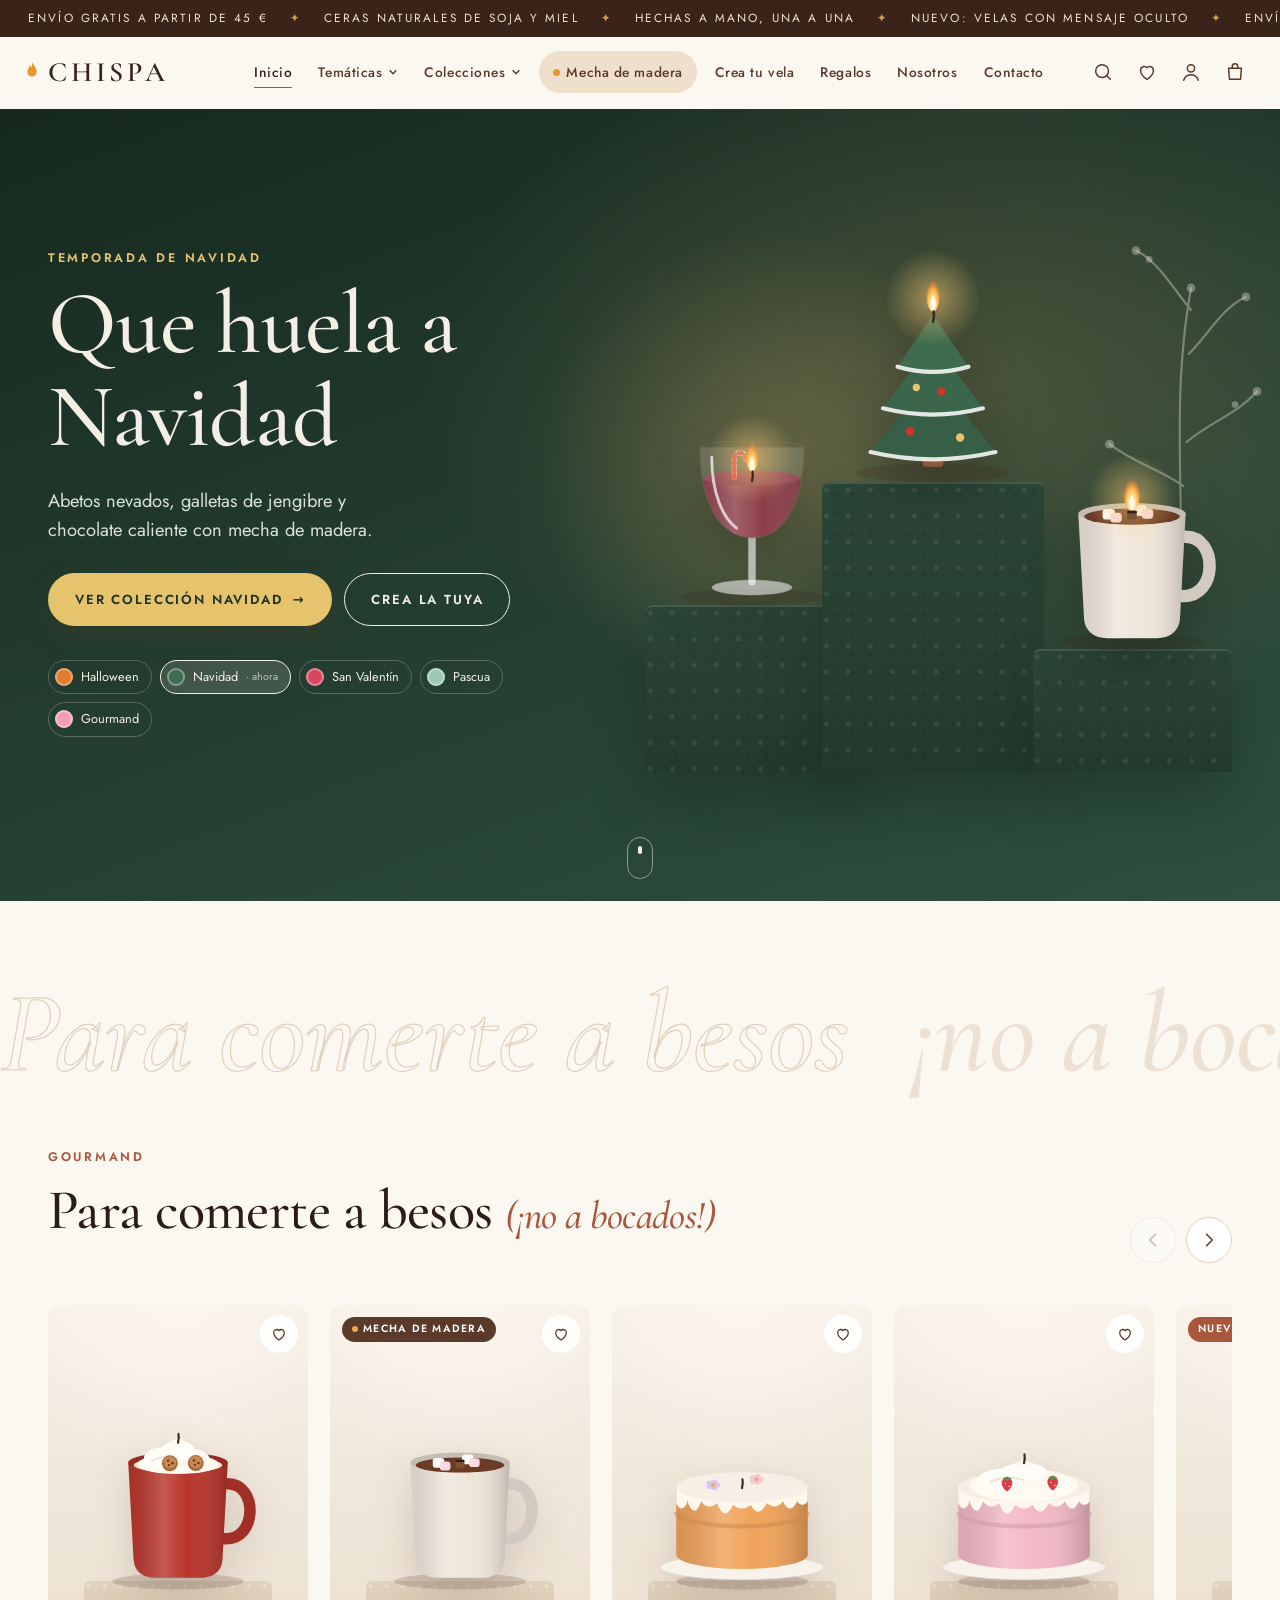
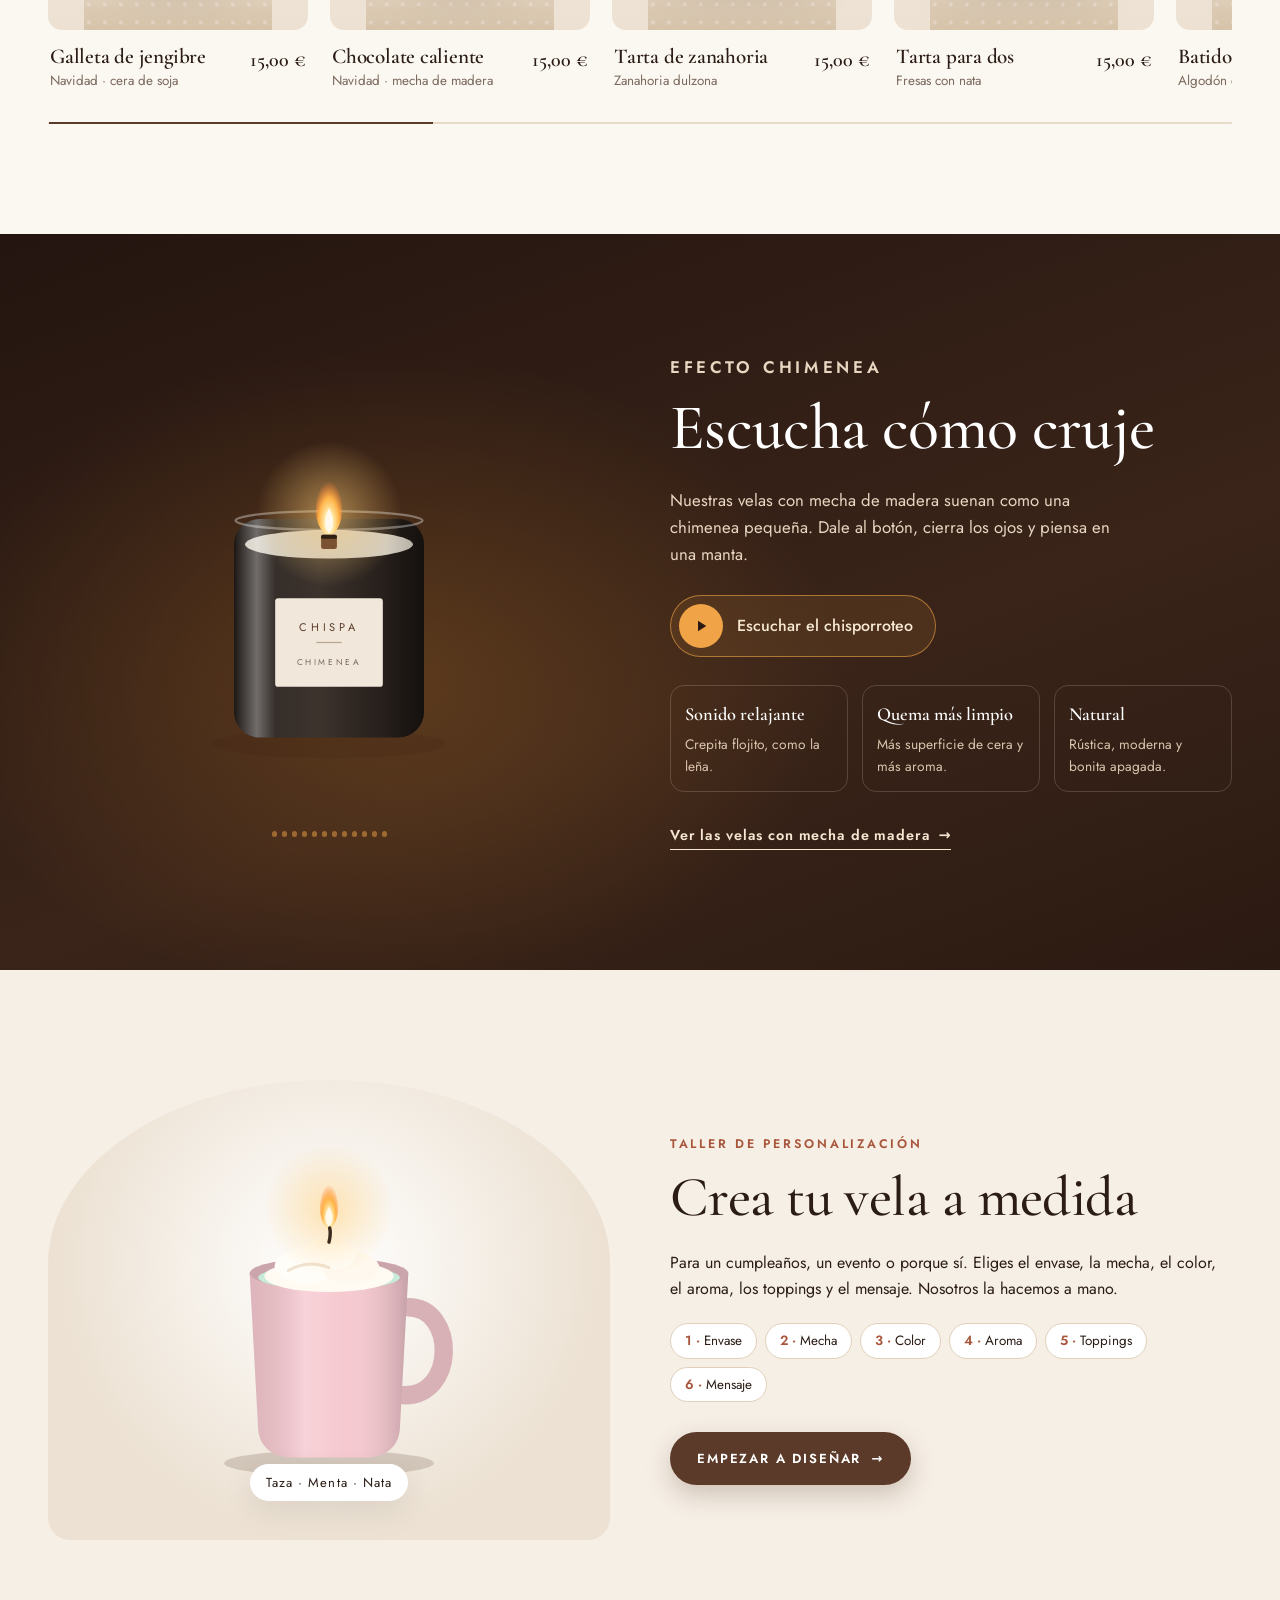
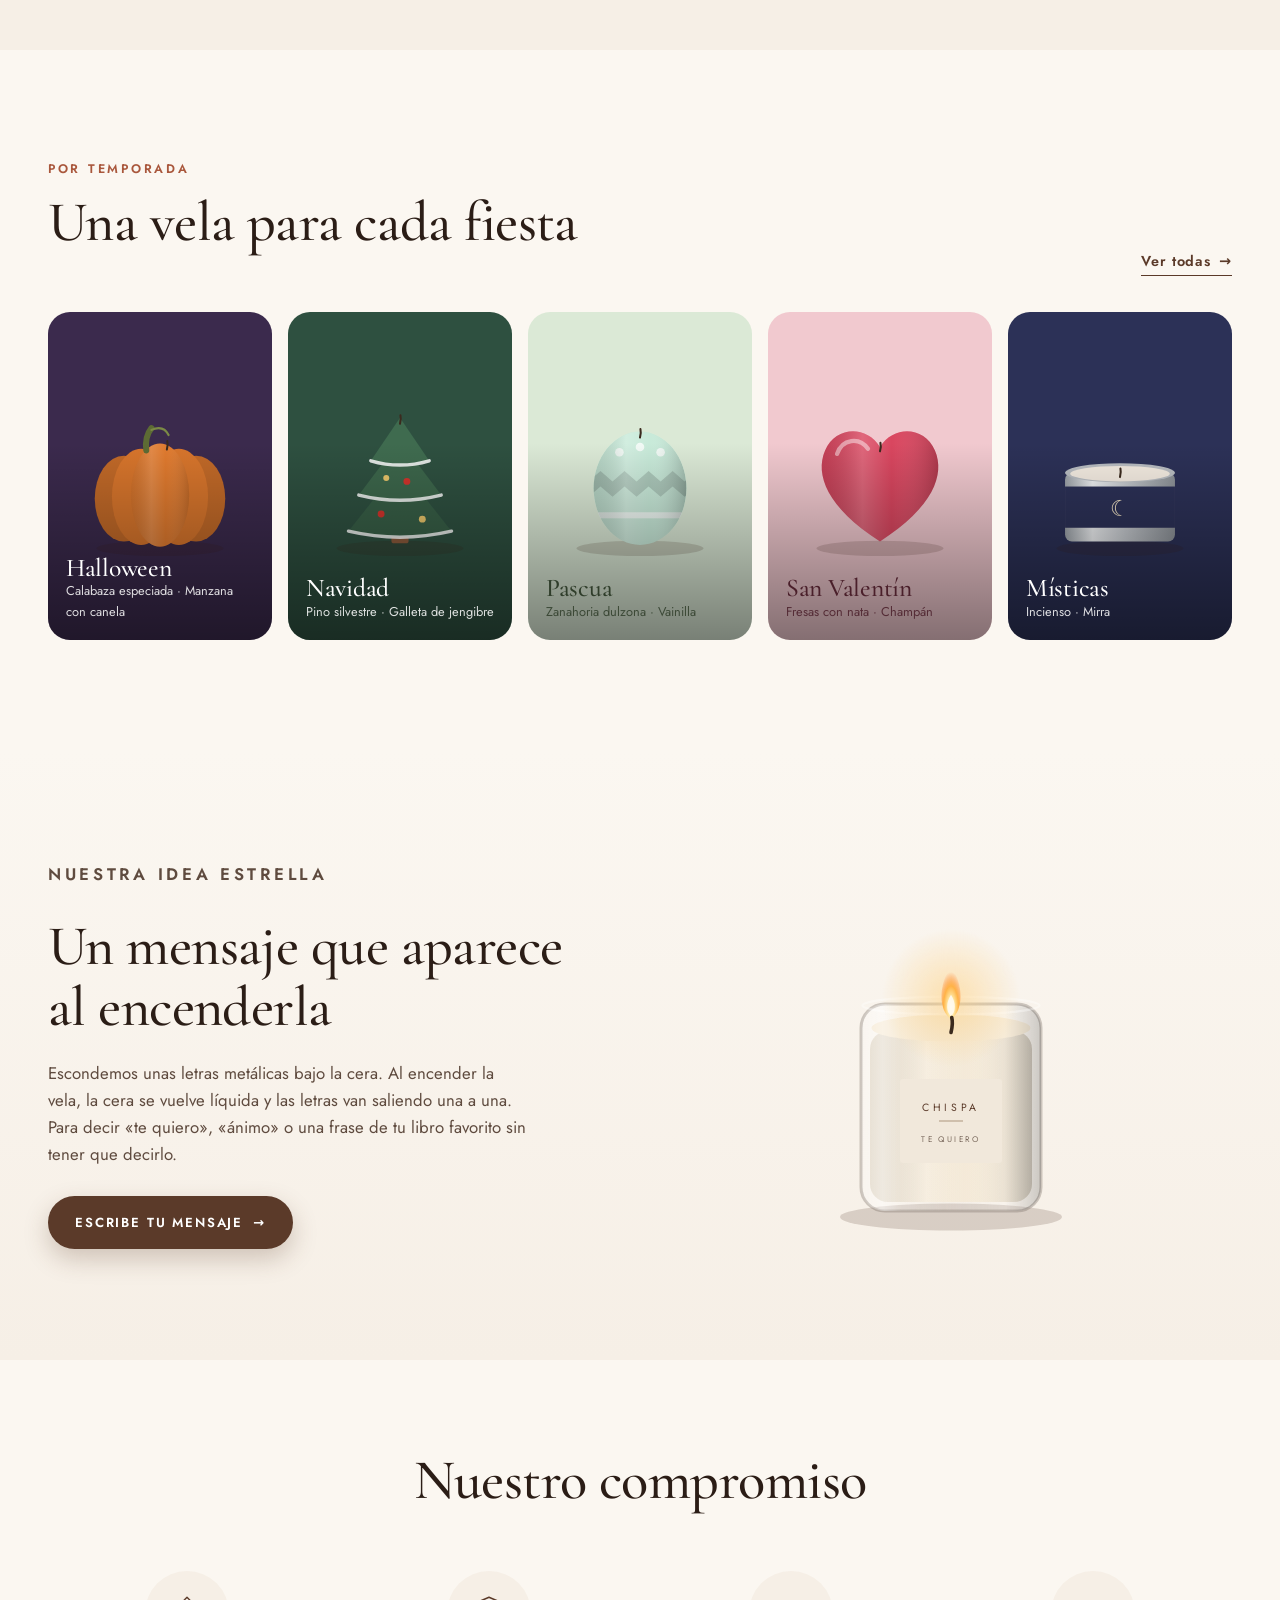
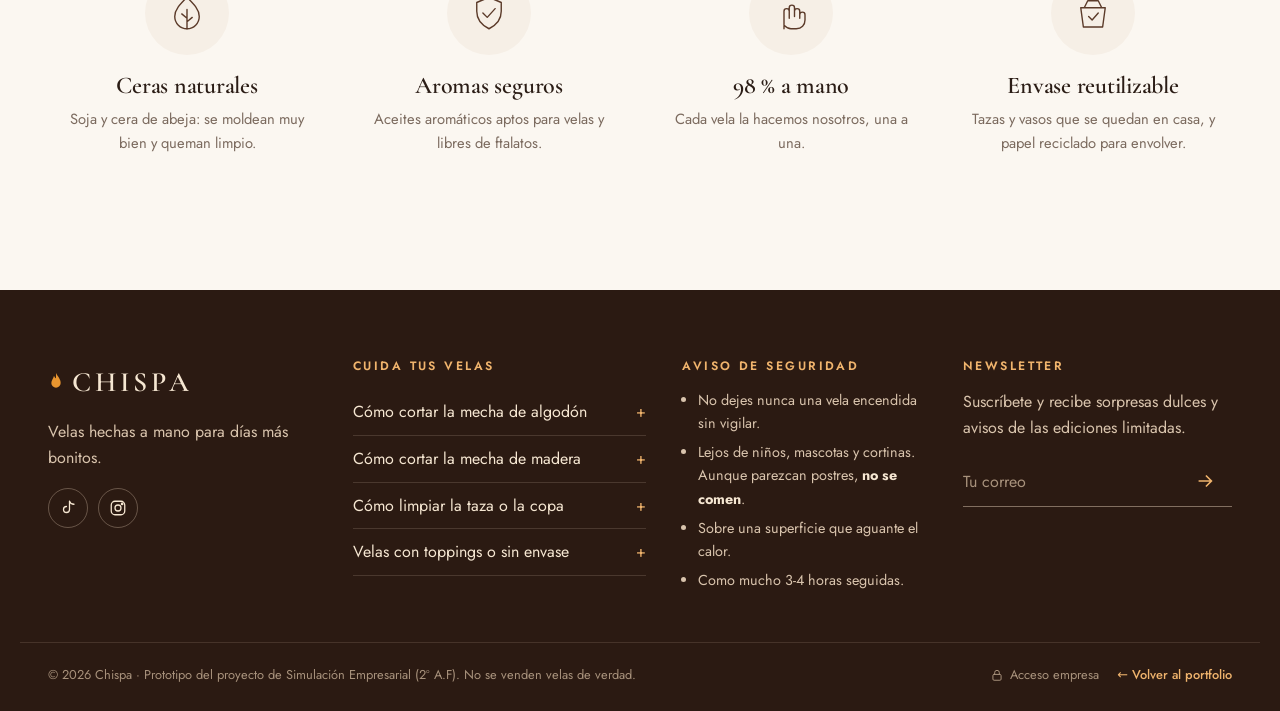
==== commit c450269b: "Add a private business area to the shop with login and supplier orders New "Área de empresa" (#/empr" ====
--- a/tienda/index.html
+++ b/tienda/index.html
@@ -10,7 +10,7 @@
   <link rel="preconnect" href="https://fonts.googleapis.com">
   <link rel="preconnect" href="https://fonts.gstatic.com" crossorigin>
   <link href="https://fonts.googleapis.com/css2?family=Cormorant+Garamond:ital,wght@0,500;0,600;1,500&family=Jost:wght@400;500;600&display=swap" rel="stylesheet">
-  <link rel="stylesheet" href="css/tienda.css?v=1">
+  <link rel="stylesheet" href="css/tienda.css?v=2">
 </head>
 <body>
   <a class="skip" href="#main">Saltar al contenido</a>
@@ -423,6 +423,11 @@
       </div>
     </section>
 
+    <!-- ================= ÁREA DE EMPRESA (privada) ================= -->
+    <section class="view view--empresa" data-view="empresa" aria-label="Área de empresa" hidden>
+      <div class="wrap emp" id="empresa"></div>
+    </section>
+
     <!-- ================= SOBRE NOSOTROS ================= -->
     <section class="view" data-view="nosotros" aria-labelledby="nos-title" hidden>
       <header class="page-head page-head--light">
@@ -527,7 +532,10 @@
     </div>
     <div class="wrap ftr-bottom">
       <p>© 2026 Chispa · Prototipo del proyecto de Simulación Empresarial (2º A.F). No se venden velas de verdad.</p>
-      <a class="back-portfolio" href="../index.html#idea-negocio"><span aria-hidden="true">←</span> Volver al portfolio</a>
+      <div class="ftr-links">
+        <a class="emp-link" href="#/empresa"><svg viewBox="0 0 24 24" aria-hidden="true"><rect x="5" y="11" width="14" height="10" rx="2"/><path d="M8 11V8a4 4 0 0 1 8 0v3"/></svg>Acceso empresa</a>
+        <a class="back-portfolio" href="../index.html#idea-negocio"><span aria-hidden="true">←</span> Volver al portfolio</a>
+      </div>
     </div>
   </footer>
 
@@ -569,6 +577,7 @@
   <div class="popover" id="account-pop" hidden>
     <p><strong>Mi cuenta</strong></p>
     <p>Aquí podrás ver tus pedidos y tus velas guardadas. Lo estamos preparando.</p>
+    <a class="emp-link emp-link--dark" href="#/empresa"><svg viewBox="0 0 24 24" aria-hidden="true"><rect x="5" y="11" width="14" height="10" rx="2"/><path d="M8 11V8a4 4 0 0 1 8 0v3"/></svg>¿Sois del equipo? Acceso empresa</a>
   </div>
 
   <!-- Menú móvil -->
@@ -580,11 +589,29 @@
     <nav class="m-nav" id="m-nav" aria-label="Menú móvil"></nav>
   </div>
 
+  <!-- Nota de pedido (área de empresa) -->
+  <div class="modal" id="emp-modal" role="dialog" aria-modal="true" aria-label="Nota de pedido" hidden>
+    <div class="modal-box">
+      <button class="icon-btn modal-close" data-close aria-label="Cerrar"><svg viewBox="0 0 24 24" aria-hidden="true"><path d="M6 6l12 12M18 6L6 18"/></svg></button>
+      <div id="emp-modal-body"></div>
+      <div class="modal-actions"><button class="btn btn-solid" type="button" id="emp-print" hidden>Imprimir o guardar en PDF</button></div>
+    </div>
+  </div>
+
+  <!-- Finalizar compra (clientes) -->
+  <div class="modal" id="checkout-modal" role="dialog" aria-modal="true" aria-labelledby="co-title" hidden>
+    <div class="modal-box modal-box--narrow">
+      <button class="icon-btn modal-close" data-close aria-label="Cerrar"><svg viewBox="0 0 24 24" aria-hidden="true"><path d="M6 6l12 12M18 6L6 18"/></svg></button>
+      <div id="co-body"></div>
+    </div>
+  </div>
+
   <div class="backdrop" id="backdrop" hidden></div>
   <div class="toast" id="toast" role="status" aria-live="polite"></div>
 
-  <script src="js/datos.js?v=1"></script>
-  <script src="js/velas.js?v=1"></script>
-  <script src="js/tienda.js?v=1"></script>
+  <script src="js/datos.js?v=2"></script>
+  <script src="js/velas.js?v=2"></script>
+  <script src="js/empresa.js?v=1"></script>
+  <script src="js/tienda.js?v=2"></script>
 </body>
 </html>
--- a/tienda/css/tienda.css
+++ b/tienda/css/tienda.css
@@ -903,6 +903,225 @@
 .m-nav details a { padding: 10px 0 10px 14px; font-family: var(--sans); font-size: 1rem; font-weight: 400; }
 .m-nav .m-back { margin-top: 20px; border: 0; font-family: var(--sans); font-size: .95rem; color: var(--terra); }
 
+/* =========================================================
+   Área de empresa (privada)
+   ========================================================= */
+.view--empresa { background: linear-gradient(180deg, var(--cream), var(--linen) 380px); min-height: 70vh; }
+.emp { padding-top: 50px; padding-bottom: 100px; }
+.emp-small { margin: 10px 0 0; color: var(--muted); font-size: .82rem; }
+.emp-empty { padding: 30px 0 10px; color: var(--muted); text-align: center; }
+.btn-sm { padding: 10px 16px; font-size: .72rem; }
+.lock-ico { display: inline-grid; place-items: center; width: 22px; height: 22px; margin-right: 8px; vertical-align: -6px; }
+.lock-ico svg, .emp-link svg, .kpi-ico svg, .sup-ico svg { width: 100%; height: 100%; fill: none; stroke: currentColor; stroke-width: 1.7; stroke-linecap: round; stroke-linejoin: round; }
+
+/* Entrada */
+.emp-login { display: grid; grid-template-columns: minmax(0, 1fr) minmax(0, 440px); gap: 50px; align-items: center; max-width: 980px; margin: 0 auto; }
+.emp-login-art { position: relative; display: grid; place-items: center; min-height: 460px; border-radius: var(--r-lg); background: radial-gradient(circle at 50% 35%, #3a2419, #1f130d 75%); overflow: hidden; }
+.emp-login-art::after { content: ""; position: absolute; inset: 0; background: radial-gradient(circle at 50% 30%, rgba(255, 190, 110, .35), transparent 55%); opacity: 0; transition: opacity 1s var(--ease); }
+.emp-login.is-in-ok .emp-login-art::after { opacity: 1; }
+.emp-login-candle { width: min(300px, 80%); position: relative; z-index: 1; animation: rise .8s var(--ease) both; }
+.emp-login-form { padding: 34px; border: 1px solid var(--line); border-radius: var(--r-lg); background: #fff; box-shadow: var(--shadow); animation: rise .7s .1s var(--ease) both; }
+.emp-login-form h1 { font-size: 2.6rem; font-weight: 500; }
+.emp-login-form .hint { margin-bottom: 22px; }
+.emp-login.is-in-ok .emp-login-form { animation: okOut .8s var(--ease) .3s both; }
+@keyframes okOut { to { opacity: 0; transform: translateY(-12px) scale(.98); } }
+.pass-wrap { position: relative; display: block; }
+.pass-wrap input { padding-right: 52px; }
+.pass-toggle { position: absolute; top: 50%; right: 6px; display: grid; place-items: center; width: 40px; height: 40px; border: 0; border-radius: 50%; background: none; color: var(--muted); cursor: pointer; transform: translateY(-50%); }
+.pass-toggle svg { width: 20px; height: 20px; fill: none; stroke: currentColor; stroke-width: 1.7; }
+.pass-toggle[aria-pressed="true"] { color: var(--terra); }
+.btn.is-loading .btn-label { opacity: .4; }
+.btn.is-loading::before { content: ""; position: absolute; left: 50%; top: 50%; width: 18px; height: 18px; margin: -9px 0 0 -9px; border: 2px solid rgba(255, 255, 255, .35); border-top-color: #fff; border-radius: 50%; animation: spin .7s linear infinite; }
+@keyframes spin { to { transform: rotate(360deg); } }
+.btn:disabled { opacity: .55; cursor: not-allowed; transform: none; }
+.shake { animation: shake .45s var(--ease); }
+@keyframes shake { 20% { transform: translateX(-8px); } 40% { transform: translateX(7px); } 60% { transform: translateX(-5px); } 80% { transform: translateX(3px); } }
+
+/* Panel */
+.emp-panel { animation: rise .6s var(--ease) both; }
+.emp-top { display: flex; flex-wrap: wrap; justify-content: space-between; align-items: flex-end; gap: 16px; margin-bottom: 26px; }
+.emp-top h1 { font-size: clamp(2.4rem, 5vw, 3.4rem); font-weight: 500; margin-bottom: 4px; }
+.emp-top .hint { margin: 0; }
+.emp-top-actions { display: flex; flex-wrap: wrap; gap: 10px; }
+.emp-top-actions .btn { padding: 12px 20px; font-size: .74rem; }
+.emp-kpis { display: grid; grid-template-columns: repeat(4, minmax(0, 1fr)); gap: 14px; margin: 0 0 26px; padding: 0; list-style: none; }
+.kpi { position: relative; padding: 18px 20px; border: 1px solid var(--line); border-radius: var(--r-lg); background: #fff; overflow: hidden; animation: cardIn .6s var(--ease) both; }
+.kpi:nth-child(2) { animation-delay: .07s; } .kpi:nth-child(3) { animation-delay: .14s; } .kpi:nth-child(4) { animation-delay: .21s; }
+.kpi-ico { position: absolute; right: 14px; top: 14px; width: 34px; height: 34px; padding: 7px; border-radius: 50%; background: var(--cream); color: var(--terra); }
+.kpi-label { display: block; color: var(--muted); font-size: .8rem; letter-spacing: .06em; }
+.kpi-num { display: block; margin-top: 6px; font-family: var(--serif); font-size: 2rem; font-weight: 600; line-height: 1; font-variant-numeric: tabular-nums; }
+.emp-tabs { margin: 0 0 22px; }
+.emp-tabs .chip { text-decoration: none; }
+.dot-new { width: 8px; height: 8px; border-radius: 50%; background: var(--terra); animation: ping 1.8s ease-out infinite; }
+.emp-card { padding: 24px; border: 1px solid var(--line); border-radius: var(--r-lg); background: #fff; animation: rise .5s var(--ease) both; }
+.emp-card + .emp-card { margin-top: 16px; }
+.emp-card h2 { display: flex; align-items: center; gap: 10px; font-size: 1.6rem; font-weight: 600; margin-bottom: 16px; }
+.emp-card h2 .num { display: grid; place-items: center; width: 30px; height: 30px; border-radius: 50%; background: var(--brown); color: #fff; font-family: var(--sans); font-size: .85rem; }
+.emp-card-head { display: flex; flex-wrap: wrap; justify-content: space-between; align-items: center; gap: 12px; margin-bottom: 14px; }
+.emp-card-head h2 { margin: 0; }
+.emp-tools { display: flex; flex-wrap: wrap; align-items: center; gap: 8px; }
+
+/* Nuevo pedido */
+.po { display: grid; grid-template-columns: minmax(0, 1fr) 330px; gap: 20px; align-items: start; }
+.sup-grid { display: grid; grid-template-columns: repeat(auto-fill, minmax(190px, 1fr)); gap: 10px; }
+.sup { display: grid; grid-template-columns: 40px 1fr; grid-template-rows: auto auto; column-gap: 12px; align-items: center; padding: 12px 14px; border: 1.5px solid var(--line); border-radius: var(--r); background: #fff; text-align: left; cursor: pointer; transition: border-color .25s, transform .25s var(--ease), box-shadow .25s; }
+.sup:hover { border-color: var(--caramel); transform: translateY(-2px); }
+.sup.is-active { border-color: var(--terra); box-shadow: 0 0 0 3px rgba(169, 87, 60, .14); background: #fffaf5; }
+.sup-ico { grid-row: span 2; width: 40px; height: 40px; padding: 9px; border-radius: 12px; background: var(--cream); color: var(--brown); transition: background .25s, color .25s; }
+.sup.is-active .sup-ico { background: var(--terra); color: #fff; }
+.sup strong { font-size: .9rem; line-height: 1.25; }
+.sup small { color: var(--muted); font-size: .76rem; }
+.po-table { display: grid; }
+.po-row { display: grid; grid-template-columns: minmax(0, 1fr) 90px 150px 96px; gap: 12px; align-items: center; padding: 12px 6px; border-bottom: 1px solid var(--line); animation: rise .4s var(--ease) both; animation-delay: calc(var(--i, 0) * 50ms); transition: background .25s; }
+.po-row--head { padding-top: 0; font-size: .72rem; letter-spacing: .12em; text-transform: uppercase; color: var(--muted); animation: none; }
+.po-row.has-qty { background: #fffaf5; }
+.po-price, .po-amount { font-variant-numeric: tabular-nums; }
+.po-amount { text-align: right; font-weight: 600; }
+.po-row--head span:last-child { text-align: right; }
+.po-qty { display: inline-flex; align-items: center; justify-self: start; border: 1.5px solid var(--line); border-radius: 999px; background: #fff; }
+.po-qty button { width: 36px; height: 38px; border: 0; background: none; font-size: 1.1rem; cursor: pointer; }
+.po-qty input { width: 52px; padding: 6px 0; border: 0; background: transparent; text-align: center; font: inherit; font-weight: 600; -moz-appearance: textfield; }
+.po-qty input::-webkit-outer-spin-button, .po-qty input::-webkit-inner-spin-button { -webkit-appearance: none; margin: 0; }
+.po-fields { display: grid; grid-template-columns: repeat(2, minmax(0, 1fr)); gap: 0 16px; }
+.po-notes { grid-column: 1 / -1; }
+.po-sum { position: sticky; top: calc(var(--hdr-h) + 16px); padding: 22px; border-radius: var(--r-lg); background: var(--espresso); color: #f3e3cf; animation: rise .5s .1s var(--ease) both; }
+.po-sum h2 { color: #fff; font-size: 1.6rem; font-weight: 500; }
+.po-sup { font-weight: 600; color: #f0b46d; }
+.po-sum-lines { margin: 0 0 12px; padding: 0; list-style: none; font-size: .86rem; }
+.po-sum-lines li { display: flex; justify-content: space-between; gap: 10px; padding: 6px 0; border-bottom: 1px dashed rgba(243, 227, 207, .2); animation: rise .3s var(--ease) both; }
+.po-totals { margin: 10px 0 14px; display: grid; gap: 6px; }
+.po-totals div { display: flex; justify-content: space-between; }
+.po-totals dt { color: #cdb69d; }
+.po-totals dd { margin: 0; font-variant-numeric: tabular-nums; }
+.po-total { padding-top: 10px; border-top: 1px solid rgba(243, 227, 207, .3); font-size: 1.3rem; }
+.po-total dt { color: #fff; }
+.po-total dd { font-family: var(--serif); font-weight: 600; color: #fff; }
+.po-sum .emp-small { color: #cdb69d; margin-bottom: 14px; }
+.po-sum .btn-solid { background: var(--gold); color: var(--espresso); }
+.po-sum .form-note { color: #ffb4a3; }
+
+/* Tablas de pedidos */
+.seg-mini { display: inline-flex; padding: 3px; border-radius: 999px; background: var(--cream); }
+.seg-mini button { padding: 6px 12px; border: 0; border-radius: 999px; background: none; font-size: .8rem; font-weight: 500; cursor: pointer; color: var(--muted); transition: background .2s, color .2s; }
+.seg-mini button.is-active { background: #fff; color: var(--espresso); box-shadow: 0 2px 6px rgba(58, 36, 25, .1); }
+.emp-table { display: grid; }
+.et-row { display: grid; grid-template-columns: 140px 150px minmax(0, 1fr) 100px 150px 190px; gap: 12px; align-items: center; padding: 12px 8px; border-bottom: 1px solid var(--line); font-size: .9rem; animation: rise .4s var(--ease) both; animation-delay: calc(var(--i, 0) * 40ms); }
+.et-head { font-size: .72rem; letter-spacing: .12em; text-transform: uppercase; color: var(--muted); animation: none; padding-top: 0; }
+.et-row small { color: var(--muted); }
+.et-row.flash { animation: rowFlash 1s var(--ease); }
+@keyframes rowFlash { 0% { background: #fff1d6; } 100% { background: transparent; } }
+.et-actions { display: flex; gap: 6px; justify-content: flex-end; }
+.et-actions button { padding: 6px 10px; border: 1px solid var(--line); border-radius: 999px; background: #fff; font-size: .78rem; cursor: pointer; transition: border-color .2s; }
+.et-actions button:hover { border-color: var(--brown); }
+.et-actions .danger:hover { border-color: #b3402e; color: #b3402e; }
+.estado { padding: 6px 28px 6px 12px; border: 0; border-radius: 999px; font: inherit; font-size: .8rem; font-weight: 600; cursor: pointer; appearance: none; -webkit-appearance: none; background: var(--c-bg) url("data:image/svg+xml,%3Csvg xmlns='http://www.w3.org/2000/svg' viewBox='0 0 12 12'%3E%3Cpath d='M2 4l4 4 4-4' stroke='%235b3a29' stroke-width='1.6' fill='none'/%3E%3C/svg%3E") right 10px center / 10px no-repeat; color: var(--c-fg); }
+.estado--pendiente, .estado--nuevo { --c-bg: #fdf0dc; --c-fg: #8a5a12; }
+.estado--enviado, .estado--en-preparacion { --c-bg: #e3edfa; --c-fg: #1d4f91; }
+.estado--recibido { --c-bg: #e3f4ec; --c-fg: #166b46; }
+.web-orders { display: grid; grid-template-columns: repeat(auto-fill, minmax(300px, 1fr)); gap: 14px; }
+.wo { padding: 18px; border: 1px solid var(--line); border-radius: var(--r); background: var(--linen); animation: cardIn .5s var(--ease) both; animation-delay: calc(var(--i, 0) * 60ms); }
+.wo-head { display: flex; justify-content: space-between; align-items: center; gap: 10px; margin-bottom: 10px; }
+.wo-head strong { display: block; font-family: var(--serif); font-size: 1.3rem; }
+.wo-head small { color: var(--muted); }
+.wo-client { font-size: .88rem; color: #5f4b3f; }
+.wo-items { margin: 0 0 10px; padding: 0; list-style: none; font-size: .88rem; }
+.wo-items li { display: flex; justify-content: space-between; gap: 10px; padding: 5px 0; border-bottom: 1px dashed var(--line); }
+.wo-items small { color: var(--muted); }
+.wo-note { font-style: italic; color: var(--muted); font-size: .86rem; }
+.wo-foot { display: flex; justify-content: space-between; align-items: baseline; }
+.wo-foot strong { font-family: var(--serif); font-size: 1.4rem; }
+
+/* Ventanas (nota de pedido y compra) */
+.modal { position: fixed; inset: 0; z-index: 170; display: grid; place-items: center; padding: 20px; pointer-events: none; }
+.modal-box { position: relative; width: min(820px, 100%); max-height: calc(100vh - 40px); overflow-y: auto; padding: 30px; border-radius: var(--r-lg); background: var(--linen); box-shadow: var(--shadow-lg); pointer-events: auto; animation: modalIn .45s var(--ease) both; }
+.modal-box--narrow { width: min(520px, 100%); }
+.modal.is-closing .modal-box { animation: modalOut .28s var(--ease) both; }
+@keyframes modalIn { from { opacity: 0; transform: translateY(24px) scale(.97); } }
+@keyframes modalOut { to { opacity: 0; transform: translateY(16px) scale(.98); } }
+.modal-close { position: absolute; top: 12px; right: 12px; z-index: 1; }
+.modal-actions { display: flex; justify-content: flex-end; margin-top: 18px; }
+.doc { padding: 34px; border: 1px solid var(--line); border-radius: 6px; background: #fff; color: #2b1d16; font-size: .92rem; }
+.doc-head { display: flex; justify-content: space-between; gap: 20px; padding-bottom: 18px; border-bottom: 2px solid var(--espresso); }
+.doc-brand span { display: block; font-family: var(--serif); font-size: 2rem; font-weight: 600; letter-spacing: .14em; }
+.doc-brand small { color: var(--muted); line-height: 1.4; }
+.doc-title { text-align: right; }
+.doc-title h2 { margin: 0 0 6px; font-size: 1.6rem; text-transform: uppercase; letter-spacing: .06em; }
+.doc-title p { margin: 0; }
+.doc-parties { display: grid; grid-template-columns: repeat(3, minmax(0, 1fr)); gap: 14px; margin: 18px 0; }
+.doc-k { display: block; font-size: .7rem; letter-spacing: .14em; text-transform: uppercase; color: var(--muted); }
+.doc-table { width: 100%; border-collapse: collapse; }
+.doc-table th { padding: 8px; background: var(--cream); font-size: .74rem; letter-spacing: .08em; text-transform: uppercase; text-align: left; }
+.doc-table td { padding: 9px 8px; border-bottom: 1px solid var(--line); }
+.doc-table th:nth-child(n+3), .doc-table td:nth-child(n+3) { text-align: right; white-space: nowrap; }
+.doc-totals { width: min(300px, 100%); margin: 16px 0 0 auto; display: grid; gap: 6px; }
+.doc-totals div { display: flex; justify-content: space-between; }
+.doc-totals dd { margin: 0; font-variant-numeric: tabular-nums; }
+.doc-total { padding-top: 8px; border-top: 2px solid var(--espresso); font-size: 1.15rem; font-weight: 700; }
+.doc-notes { margin: 18px 0 0; }
+.doc-foot { margin-top: 26px; padding-top: 12px; border-top: 1px solid var(--line); color: var(--muted); font-size: .8rem; }
+.co-items { margin: 0; padding: 0; list-style: none; font-size: .9rem; }
+.co-items li { display: flex; justify-content: space-between; gap: 10px; padding: 6px 0; border-bottom: 1px dashed var(--line); }
+.co-totals { display: grid; gap: 4px; margin: 12px 0 18px; }
+.co-totals div { display: flex; justify-content: space-between; }
+.co-totals dd { margin: 0; }
+.co-total { padding-top: 8px; border-top: 1px solid var(--line); font-weight: 600; }
+.co-total dd { font-family: var(--serif); font-size: 1.4rem; }
+.co-form .field { margin-bottom: 12px; }
+.co-ok { text-align: center; }
+.co-ok .vela { width: 160px; margin: 0 auto; }
+.co-ok h2 { font-size: 2.2rem; font-weight: 500; }
+
+/* Enlaces de acceso */
+.ftr-links { display: flex; flex-wrap: wrap; gap: 18px; align-items: center; }
+.emp-link { display: inline-flex; align-items: center; gap: 6px; color: #a8927c; font-size: .8rem; }
+.emp-link svg { width: 14px; height: 14px; }
+.emp-link:hover { color: #f0b46d; }
+.emp-link--dark { margin-top: 12px; color: var(--terra); font-weight: 500; }
+
+@media (max-width: 1100px) {
+  .et-row { grid-template-columns: 1fr 1fr; gap: 6px 14px; padding: 14px 8px; }
+  .et-head { display: none; }
+  .et-row > span::before { content: attr(data-l); display: block; font-size: .66rem; letter-spacing: .12em; text-transform: uppercase; color: var(--muted); }
+  .et-actions { grid-column: 1 / -1; justify-content: flex-start; }
+}
+@media (max-width: 900px) {
+  .emp-login { grid-template-columns: 1fr; gap: 20px; }
+  .emp-login-art { min-height: 220px; }
+  .emp-login-candle { width: 160px; }
+  .po { grid-template-columns: 1fr; }
+  .po-sum { position: static; }
+  .emp-kpis { grid-template-columns: repeat(2, minmax(0, 1fr)); }
+}
+@media (max-width: 640px) {
+  .emp { padding-top: 28px; }
+  .emp-login-form { padding: 22px; }
+  .emp-login-form h1 { font-size: 2rem; }
+  .po-row { grid-template-columns: 1fr auto; gap: 8px; }
+  .po-row--head { display: none; }
+  .po-desc { grid-column: 1 / -1; font-weight: 500; }
+  .po-price { color: var(--muted); font-size: .85rem; }
+  .po-qty { grid-column: 1; }
+  .po-amount { grid-column: 2; grid-row: 2; }
+  .po-fields { grid-template-columns: 1fr; }
+  .emp-card { padding: 18px; }
+  .kpi-num { font-size: 1.5rem; }
+  .doc { padding: 18px; font-size: .84rem; }
+  .doc-head { flex-direction: column; }
+  .doc-title { text-align: left; }
+  .doc-parties { grid-template-columns: 1fr; }
+  .modal-box { padding: 20px 16px; }
+}
+
+/* Imprimir solo la nota de pedido */
+@media print {
+  body * { visibility: hidden !important; }
+  #emp-modal, #emp-modal .doc, #emp-modal .doc * { visibility: visible !important; }
+  #emp-modal { position: absolute; inset: 0 auto auto 0; display: block; padding: 0; }
+  #emp-modal .modal-box { box-shadow: none; padding: 0; max-height: none; overflow: visible; background: #fff; animation: none; }
+  #emp-modal .doc { border: 0; }
+  .backdrop { display: none !important; }
+}
+
 /* ---------- Apariciones al hacer scroll ---------- */
 [data-reveal] { opacity: 0; transform: translateY(34px); transition: opacity 1s var(--ease), transform 1s var(--ease); transition-delay: calc(var(--i, 0) * 90ms); }
 [data-reveal].is-in { opacity: 1; transform: none; }
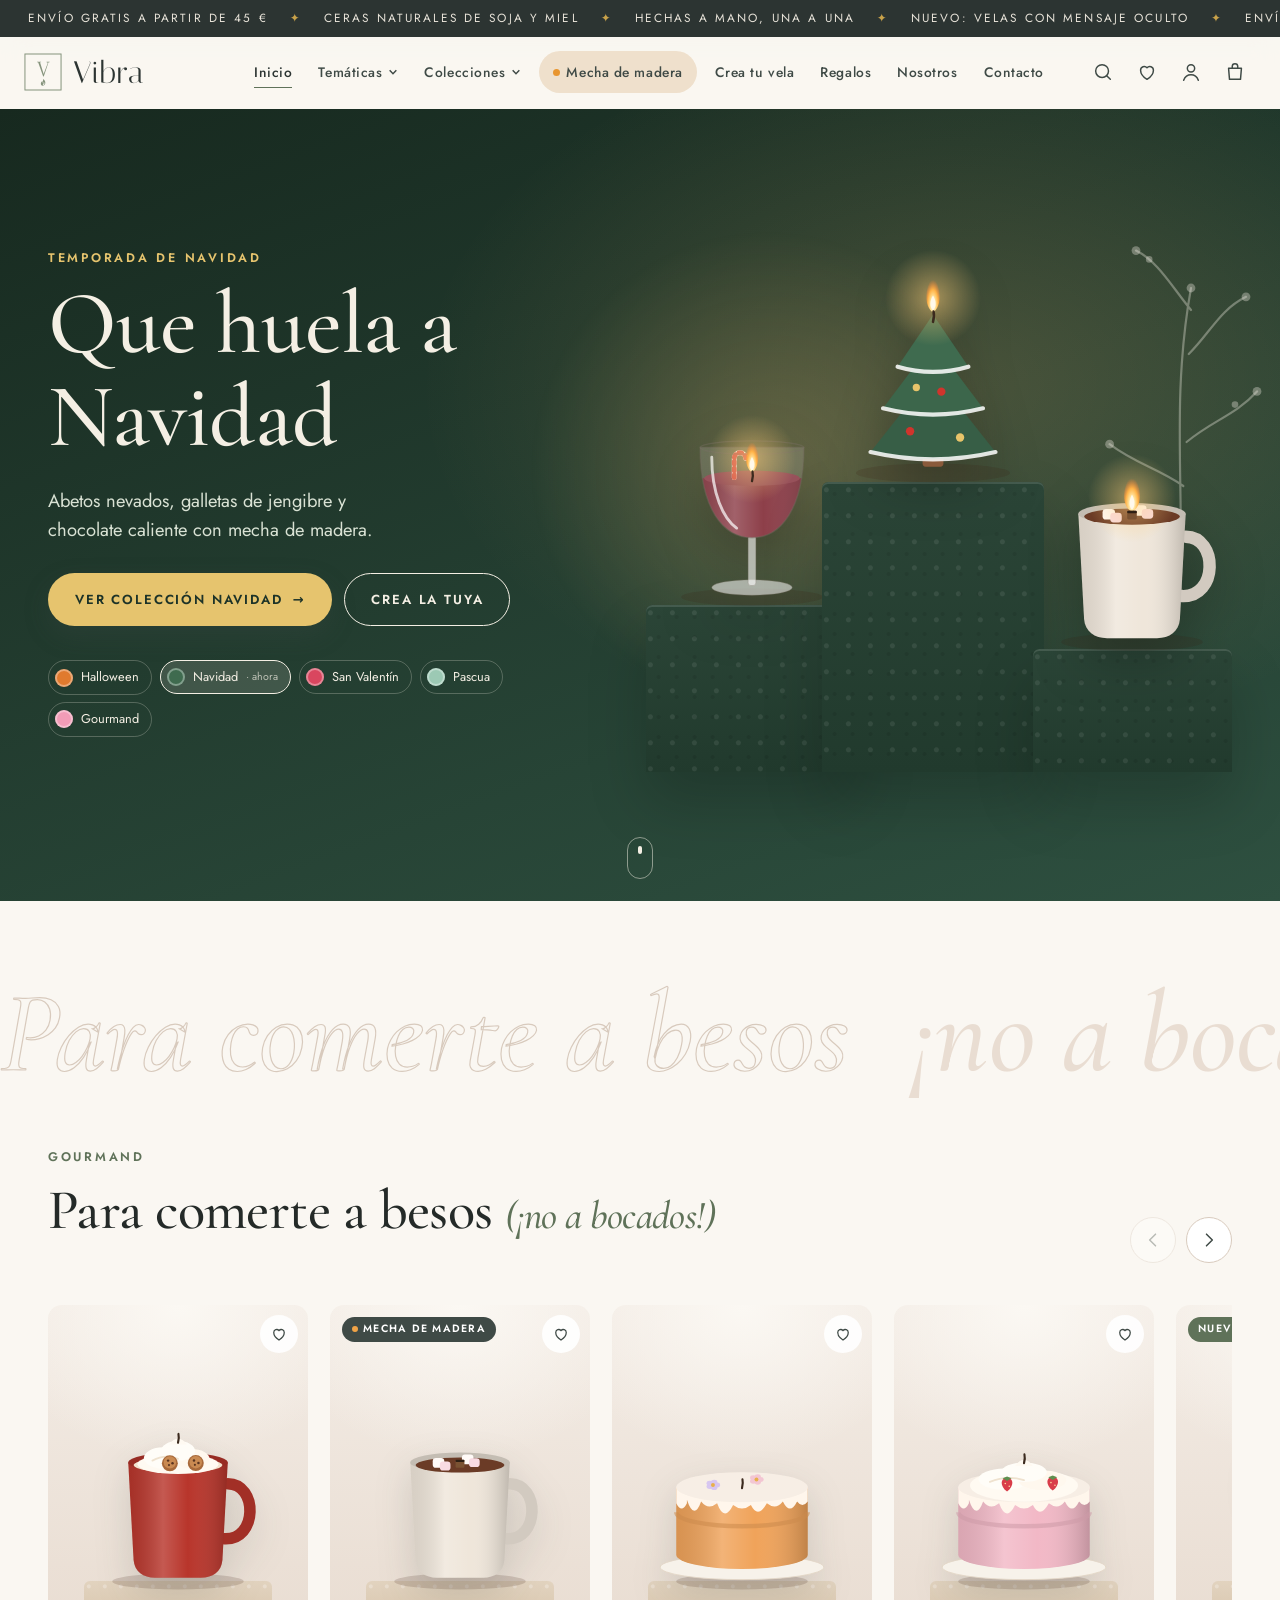
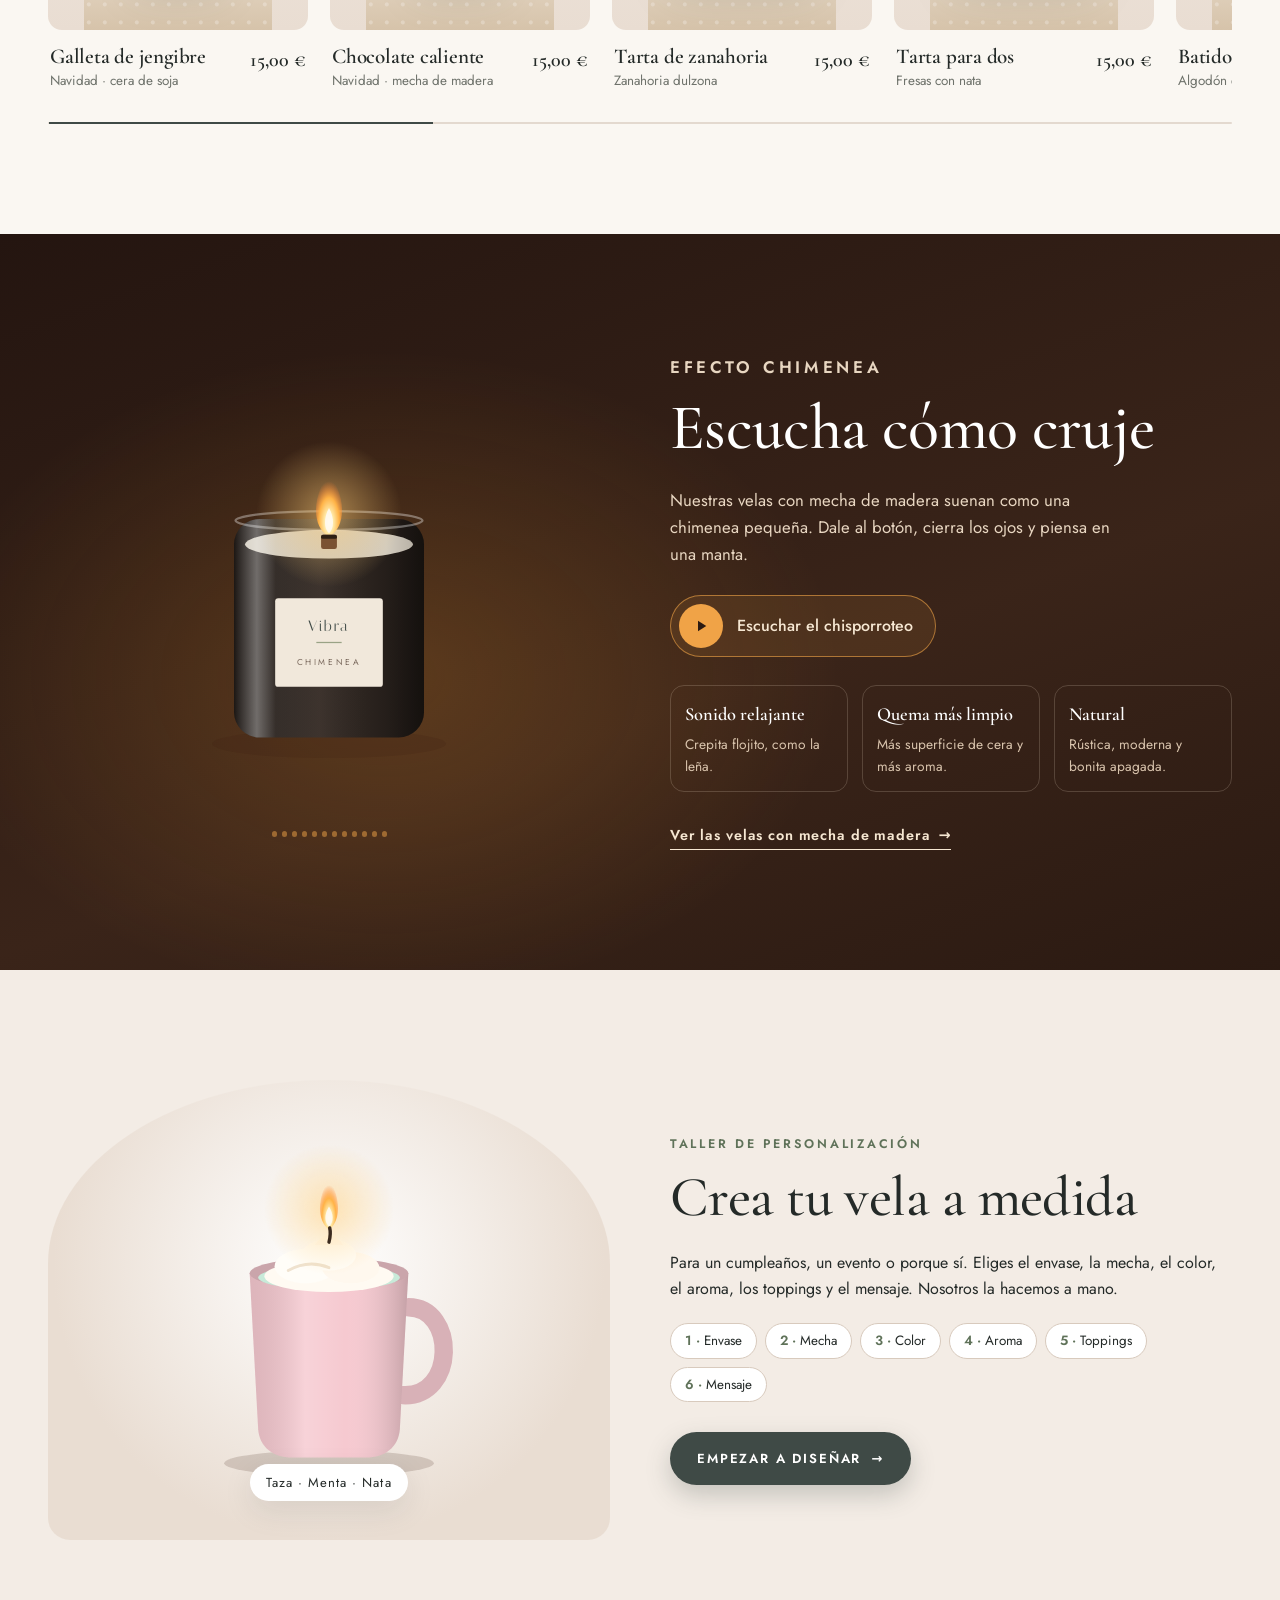
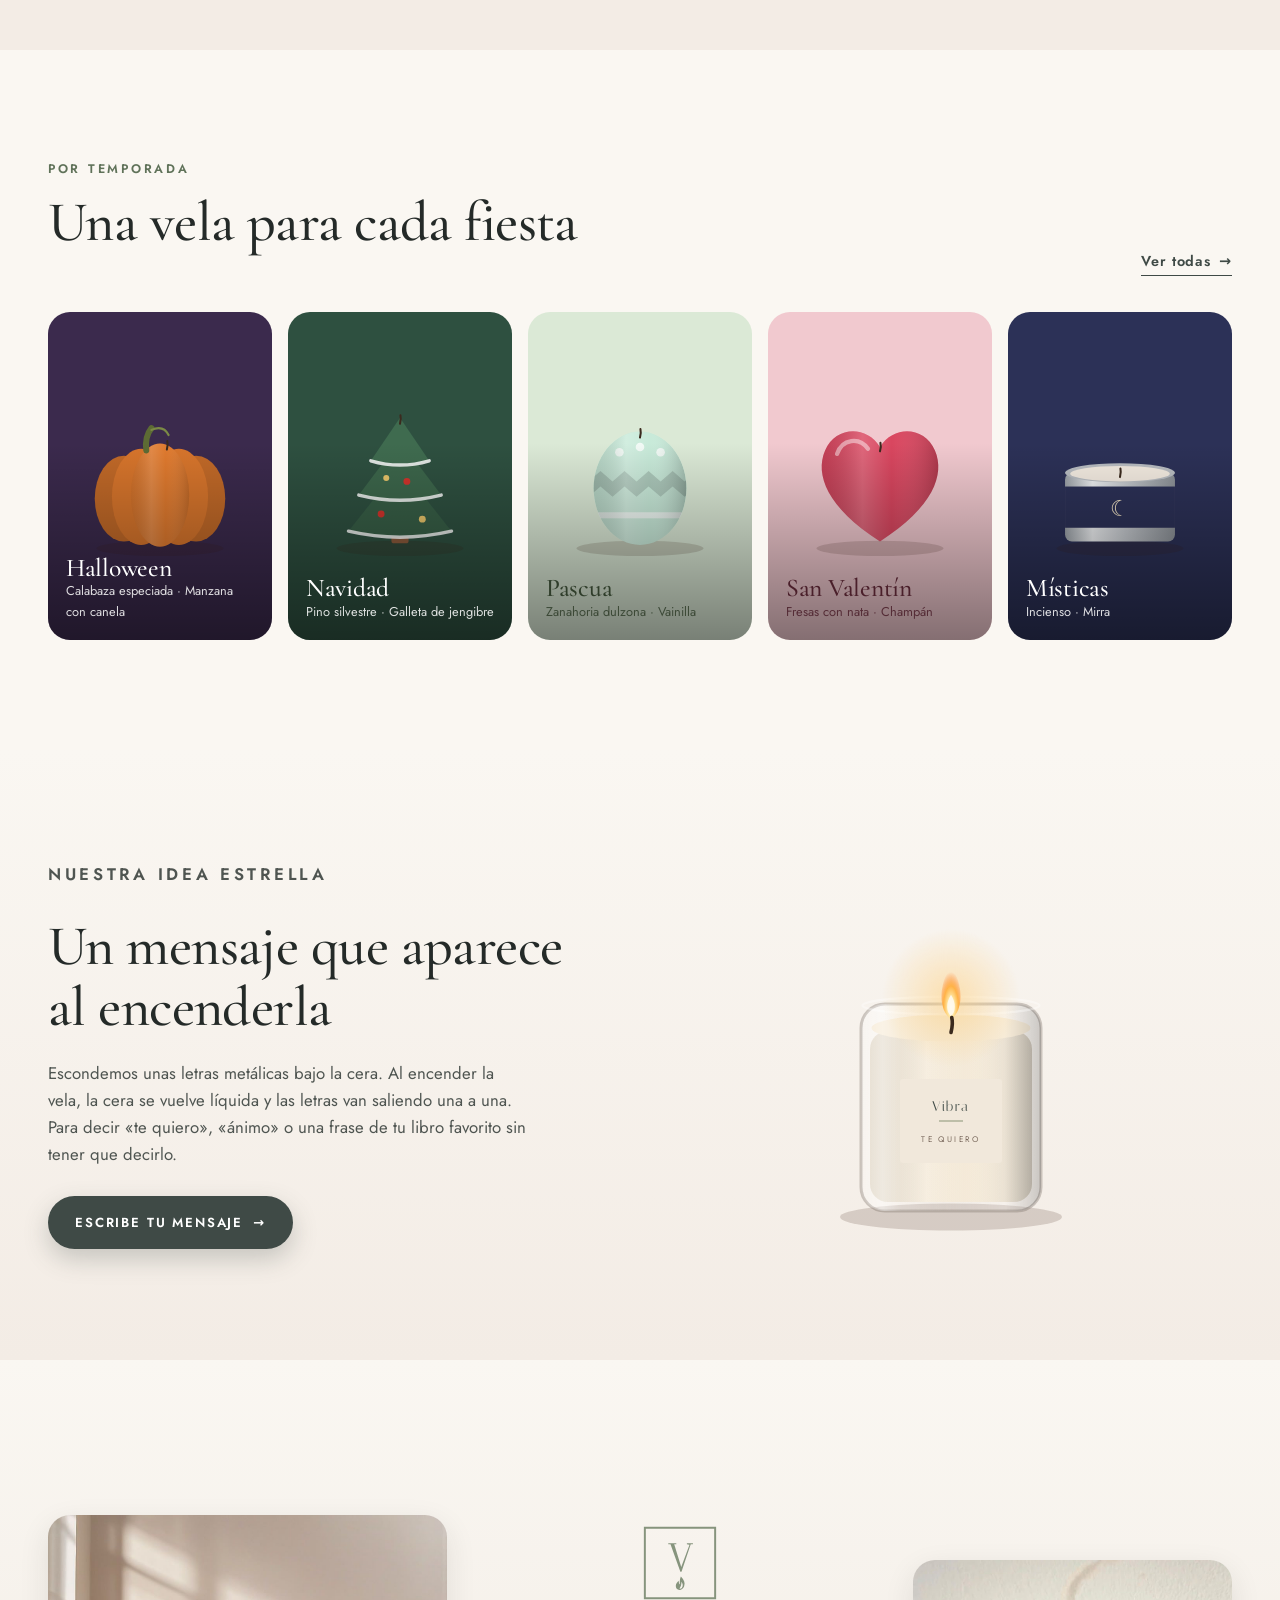
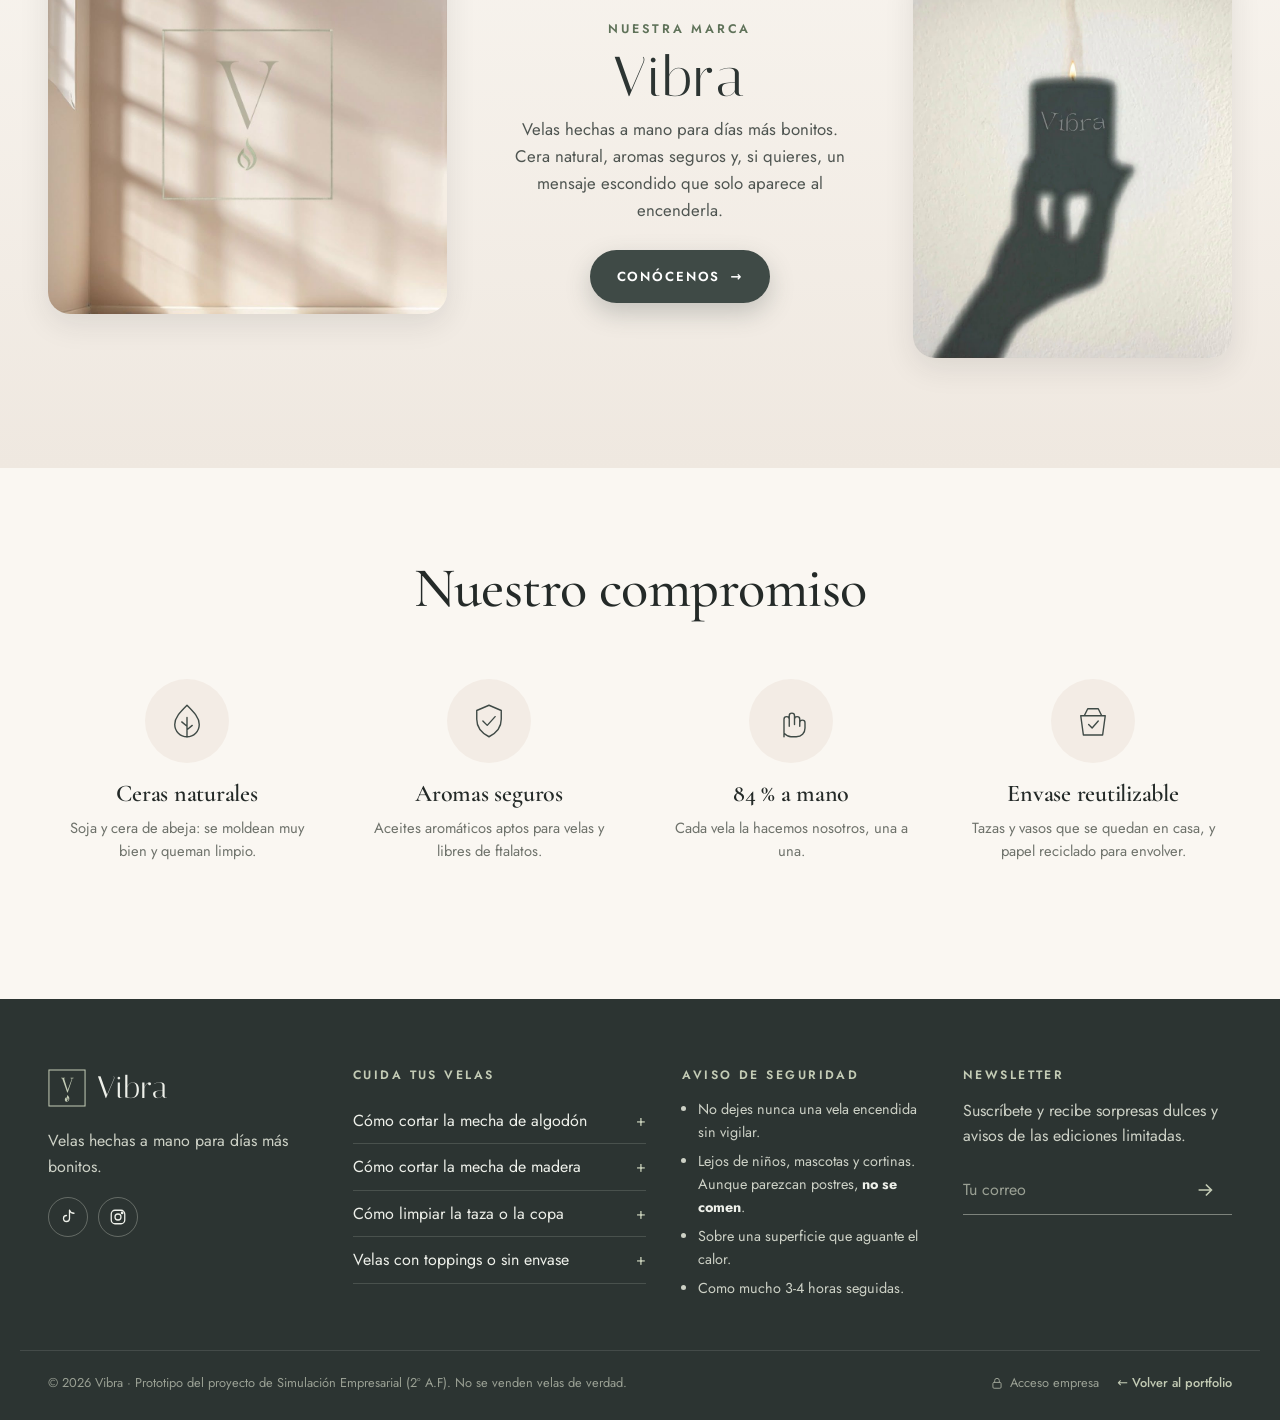
==== commit 8ac19f28: "Rename the shop to Vibra and apply its brand identity - New logo: the sage serif V with a flame insi" ====
--- a/tienda/index.html
+++ b/tienda/index.html
@@ -3,14 +3,14 @@
 <head>
   <meta charset="UTF-8">
   <meta name="viewport" content="width=device-width, initial-scale=1.0">
-  <title>Chispa · Velas hechas a mano</title>
-  <meta name="description" content="Chispa: velas artesanas de cera natural. Temáticas, gourmand, naturaleza, mecha de madera y velas a tu gusto. Prototipo del proyecto de Simulación Empresarial.">
-  <meta name="theme-color" content="#3a2419">
-  <link rel="icon" href="data:image/svg+xml,%3Csvg xmlns='http://www.w3.org/2000/svg' viewBox='0 0 64 64'%3E%3Cpath d='M32 4C40 18 46 26 46 38a14 14 0 0 1-28 0c0-8 6-14 8-22 2 6 6 9 6 9S32 14 32 4z' fill='%23e8952f'/%3E%3C/svg%3E">
+  <title>Vibra · Velas hechas a mano</title>
+  <meta name="description" content="Vibra: velas artesanas de cera natural. Temáticas, gourmand, naturaleza, mecha de madera y velas a tu gusto. Prototipo del proyecto de Simulación Empresarial.">
+  <meta name="theme-color" content="#2c3432">
+  <link rel="icon" href="data:image/svg+xml,%3Csvg xmlns='http://www.w3.org/2000/svg' viewBox='0 0 60 60'%3E%3Crect width='60' height='60' rx='10' fill='%23efe5dc'/%3E%3Crect x='5' y='5' width='50' height='50' fill='none' stroke='%236f7f68' stroke-width='2'/%3E%3Cpath fill='%236f7f68' d='M18 12h9v1.4h-2.2L31 33l6.6-18.4-2.4-1.2V12H43v1.4h-2.2L31.6 39h-1.4L20.4 13.4H18z'/%3E%3Cpath fill='%23c98a3c' d='M31 42c3 2.6 3.8 5.6 2.4 8-1 1.6-2.4 2.2-3.6 2.2-2 0-3.4-1.4-3.4-3.4 0-2 1.4-3.4 2.6-4.4 0 1.6.4 2.6 1.4 3.2-.6-2-.4-4 .6-5.6z'/%3E%3C/svg%3E">
   <link rel="preconnect" href="https://fonts.googleapis.com">
   <link rel="preconnect" href="https://fonts.gstatic.com" crossorigin>
-  <link href="https://fonts.googleapis.com/css2?family=Cormorant+Garamond:ital,wght@0,500;0,600;1,500&family=Jost:wght@400;500;600&display=swap" rel="stylesheet">
-  <link rel="stylesheet" href="css/tienda.css?v=2">
+  <link href="https://fonts.googleapis.com/css2?family=Cormorant+Garamond:ital,wght@0,500;0,600;1,500&family=Italiana&family=Jost:wght@400;500;600&display=swap" rel="stylesheet">
+  <link rel="stylesheet" href="css/tienda.css?v=4">
 </head>
 <body>
   <a class="skip" href="#main">Saltar al contenido</a>
@@ -30,9 +30,9 @@
         <svg viewBox="0 0 24 24" aria-hidden="true"><path d="M3 7h18M3 12h18M3 17h18"/></svg>
       </button>
 
-      <a class="logo" href="#/" aria-label="Chispa, inicio">
-        <svg class="logo-flame" viewBox="0 0 24 32" aria-hidden="true"><path d="M12 1c3 6 7 9 7 15a7 7 0 0 1-14 0c0-4 3-7 4-11 1 3 3 4 3 4s0-4 0-8z"/></svg>
-        <span>Chispa</span>
+      <a class="logo" href="#/" aria-label="Vibra, inicio">
+        <svg class="logo-mark" viewBox="0 0 60 60" aria-hidden="true"><rect class="mk-frame" x="1.5" y="1.5" width="57" height="57"/><path d="M20.5 14H27V14.7H25.3L31 33.2L37.7 15.2L35.6 14.7V14H40.5V14.7H38.7L31.2 37H30.3L22.3 14.7H20.5Z"/><path class="mk-flame" fill-rule="evenodd" d="M30.7 41C33.4 43.6 34.4 46.3 33.3 49 32.5 50.9 31 51.8 29.6 51.8 27.6 51.8 26.6 50.3 26.6 48.6 26.6 46.7 27.9 45.3 29 44.4 28.9 45.8 29.3 46.9 30.1 47.5 29.6 45.6 29.8 43 30.7 41ZM31.1 45.3C32.4 46.9 32.6 48.6 31.6 50 31 50.8 30.2 51 29.6 50.6 30.6 49.4 31.3 47.5 31.1 45.3Z"/></svg>
+        <span>Vibra</span>
       </a>
 
       <nav class="nav" aria-label="Principal">
@@ -204,6 +204,21 @@
             <div class="secreto-candle" id="secreto-candle"></div>
             <div class="secreto-letters" id="secreto-letters"></div>
           </div>
+        </div>
+      </section>
+
+      <!-- La marca -->
+      <section class="block marca" aria-labelledby="marca-title">
+        <div class="wrap marca-inner">
+          <figure class="marca-img" data-reveal><img src="img/vibra-logo.jpg" alt="Logo de Vibra: una V con una llama dentro de un cuadrado, en una pared con luz de ventana" width="1024" height="1024" loading="lazy"></figure>
+          <div class="marca-text" data-reveal>
+            <svg class="logo-mark marca-mark" viewBox="0 0 60 60" aria-hidden="true"><rect class="mk-frame" x="1.5" y="1.5" width="57" height="57"/><path d="M20.5 14H27V14.7H25.3L31 33.2L37.7 15.2L35.6 14.7V14H40.5V14.7H38.7L31.2 37H30.3L22.3 14.7H20.5Z"/><path class="mk-flame" fill-rule="evenodd" d="M30.7 41C33.4 43.6 34.4 46.3 33.3 49 32.5 50.9 31 51.8 29.6 51.8 27.6 51.8 26.6 50.3 26.6 48.6 26.6 46.7 27.9 45.3 29 44.4 28.9 45.8 29.3 46.9 30.1 47.5 29.6 45.6 29.8 43 30.7 41ZM31.1 45.3C32.4 46.9 32.6 48.6 31.6 50 31 50.8 30.2 51 29.6 50.6 30.6 49.4 31.3 47.5 31.1 45.3Z"/></svg>
+            <p class="eyebrow">Nuestra marca</p>
+            <h2 class="marca-name" id="marca-title" aria-label="Vibra"><span style="--k:0" aria-hidden="true">V</span><span style="--k:1" aria-hidden="true">i</span><span style="--k:2" aria-hidden="true">b</span><span style="--k:3" aria-hidden="true">r</span><span style="--k:4" aria-hidden="true">a</span></h2>
+            <p>Velas hechas a mano para días más bonitos. Cera natural, aromas seguros y, si quieres, un mensaje escondido que solo aparece al encenderla.</p>
+            <a class="btn btn-solid" href="#/nosotros">Conócenos <span class="arrow" aria-hidden="true">→</span></a>
+          </div>
+          <figure class="marca-img marca-img--alt" data-reveal><img src="img/vibra-vela.jpg" alt="Sombra de una mano sujetando una vela encendida con el nombre Vibra" width="1078" height="1347" loading="lazy"></figure>
         </div>
       </section>
 
@@ -438,7 +453,7 @@
       </header>
       <div class="wrap about">
         <div class="about-text" data-reveal>
-          <p class="lead">Chispa nace de algo que vemos mucho: a la gente le cuesta decir lo que siente. Una vela es una forma bonita de decirlo sin tener que decirlo.</p>
+          <p class="lead">Vibra nace de algo que vemos mucho: a la gente le cuesta decir lo que siente. Una vela es una forma bonita de decirlo sin tener que decirlo.</p>
           <p>Somos dos estudiantes de Administración y Finanzas. Nos gusta leer, la papelería y estudiar con una vela encendida, y queríamos regalos que sorprendan de verdad, no lo de siempre.</p>
           <p>Hacemos las velas en un taller pequeño en casa: fundimos la cera, mezclamos aroma y color, las vertemos y las decoramos una a una. También llevamos las redes, los pedidos y las cuentas.</p>
         </div>
@@ -446,6 +461,10 @@
           <figure class="member"><img src="img/jorge.jpg" alt="Jorge" width="220" height="220" loading="lazy"><figcaption><strong>Jorge</strong>Creativo y organizado</figcaption></figure>
           <figure class="member"><img src="img/maite.jpg" alt="Maite" width="220" height="220" loading="lazy"><figcaption><strong>Maite</strong>Vídeos y redes</figcaption></figure>
         </div>
+      </div>
+      <div class="wrap brand-row">
+        <figure class="brand-photo" data-reveal><img src="img/vibra-vela.jpg" alt="Sombra de una mano sujetando una vela encendida con el nombre Vibra" width="1078" height="1347" loading="lazy"><figcaption>Vibra</figcaption></figure>
+        <figure class="brand-photo" data-reveal><img src="img/vibra-logo.jpg" alt="Logo de Vibra en una pared con luz de ventana" width="1024" height="1024" loading="lazy"><figcaption>Nuestro logo: la V con una llama</figcaption></figure>
       </div>
       <div class="wrap">
         <ul class="values">
@@ -494,7 +513,7 @@
   <footer class="ftr">
     <div class="wrap ftr-top">
       <div class="ftr-brand">
-        <a class="logo logo--light" href="#/"><svg class="logo-flame" viewBox="0 0 24 32" aria-hidden="true"><path d="M12 1c3 6 7 9 7 15a7 7 0 0 1-14 0c0-4 3-7 4-11 1 3 3 4 3 4s0-4 0-8z"/></svg><span>Chispa</span></a>
+        <a class="logo logo--light" href="#/"><svg class="logo-mark" viewBox="0 0 60 60" aria-hidden="true"><rect class="mk-frame" x="1.5" y="1.5" width="57" height="57"/><path d="M20.5 14H27V14.7H25.3L31 33.2L37.7 15.2L35.6 14.7V14H40.5V14.7H38.7L31.2 37H30.3L22.3 14.7H20.5Z"/><path class="mk-flame" fill-rule="evenodd" d="M30.7 41C33.4 43.6 34.4 46.3 33.3 49 32.5 50.9 31 51.8 29.6 51.8 27.6 51.8 26.6 50.3 26.6 48.6 26.6 46.7 27.9 45.3 29 44.4 28.9 45.8 29.3 46.9 30.1 47.5 29.6 45.6 29.8 43 30.7 41ZM31.1 45.3C32.4 46.9 32.6 48.6 31.6 50 31 50.8 30.2 51 29.6 50.6 30.6 49.4 31.3 47.5 31.1 45.3Z"/></svg><span>Vibra</span></a>
         <p>Velas hechas a mano para días más bonitos.</p>
         <div class="social social--light">
           <button class="social-btn" type="button" data-soon="TikTok" aria-label="TikTok"><svg viewBox="0 0 24 24" aria-hidden="true"><path d="M14 3v11a4 4 0 1 1-4-4M14 3c1 3 3 4 6 4"/></svg></button>
@@ -531,7 +550,7 @@
       </div>
     </div>
     <div class="wrap ftr-bottom">
-      <p>© 2026 Chispa · Prototipo del proyecto de Simulación Empresarial (2º A.F). No se venden velas de verdad.</p>
+      <p>© 2026 Vibra · Prototipo del proyecto de Simulación Empresarial (2º A.F). No se venden velas de verdad.</p>
       <div class="ftr-links">
         <a class="emp-link" href="#/empresa"><svg viewBox="0 0 24 24" aria-hidden="true"><rect x="5" y="11" width="14" height="10" rx="2"/><path d="M8 11V8a4 4 0 0 1 8 0v3"/></svg>Acceso empresa</a>
         <a class="back-portfolio" href="../index.html#idea-negocio"><span aria-hidden="true">←</span> Volver al portfolio</a>
@@ -583,7 +602,7 @@
   <!-- Menú móvil -->
   <div class="drawer drawer--left" id="menu-drawer" role="dialog" aria-modal="true" aria-label="Menú" hidden>
     <div class="drawer-head">
-      <a class="logo" href="#/"><svg class="logo-flame" viewBox="0 0 24 32" aria-hidden="true"><path d="M12 1c3 6 7 9 7 15a7 7 0 0 1-14 0c0-4 3-7 4-11 1 3 3 4 3 4s0-4 0-8z"/></svg><span>Chispa</span></a>
+      <a class="logo" href="#/"><svg class="logo-mark" viewBox="0 0 60 60" aria-hidden="true"><rect class="mk-frame" x="1.5" y="1.5" width="57" height="57"/><path d="M20.5 14H27V14.7H25.3L31 33.2L37.7 15.2L35.6 14.7V14H40.5V14.7H38.7L31.2 37H30.3L22.3 14.7H20.5Z"/><path class="mk-flame" fill-rule="evenodd" d="M30.7 41C33.4 43.6 34.4 46.3 33.3 49 32.5 50.9 31 51.8 29.6 51.8 27.6 51.8 26.6 50.3 26.6 48.6 26.6 46.7 27.9 45.3 29 44.4 28.9 45.8 29.3 46.9 30.1 47.5 29.6 45.6 29.8 43 30.7 41ZM31.1 45.3C32.4 46.9 32.6 48.6 31.6 50 31 50.8 30.2 51 29.6 50.6 30.6 49.4 31.3 47.5 31.1 45.3Z"/></svg><span>Vibra</span></a>
       <button class="icon-btn" data-close aria-label="Cerrar menú"><svg viewBox="0 0 24 24" aria-hidden="true"><path d="M6 6l12 12M18 6L6 18"/></svg></button>
     </div>
     <nav class="m-nav" id="m-nav" aria-label="Menú móvil"></nav>
@@ -609,9 +628,9 @@
   <div class="backdrop" id="backdrop" hidden></div>
   <div class="toast" id="toast" role="status" aria-live="polite"></div>
 
-  <script src="js/datos.js?v=2"></script>
-  <script src="js/velas.js?v=2"></script>
-  <script src="js/empresa.js?v=1"></script>
-  <script src="js/tienda.js?v=2"></script>
+  <script src="js/datos.js?v=3"></script>
+  <script src="js/velas.js?v=3"></script>
+  <script src="js/empresa.js?v=3"></script>
+  <script src="js/tienda.js?v=3"></script>
 </body>
 </html>
--- a/tienda/css/tienda.css
+++ b/tienda/css/tienda.css
@@ -1,19 +1,21 @@
 /* =========================================================
-   Chispa · tienda de velas (prototipo)
+   Vibra · tienda de velas (prototipo)
    ========================================================= */
 :root {
-  --linen: #fbf7f1;
-  --cream: #f6efe6;
-  --sand: #ece1d2;
-  --sand-2: #e0d0bb;
-  --caramel: #b98a5e;
-  --brown: #5b3a29;
-  --espresso: #3a2419;
-  --ink: #2b1d16;
-  --muted: #7b6a5e;
-  --line: #e6dacb;
-  --terra: #a9573c;
+  --linen: #faf7f2;
+  --cream: #f3ece5;
+  --sand: #e9ddd2;
+  --sand-2: #d8cabd;
+  --caramel: #a3ae97;
+  --brown: #3f4a46;
+  --espresso: #2c3432;
+  --ink: #242a28;
+  --muted: #6e726b;
+  --line: #e3d9cf;
+  --terra: #5f7259;
   --gold: #c9a24a;
+  --sage: #86947d;
+  --sage-light: #c3cbb5;
   --ok: #4f7a52;
 
   --serif: "Cormorant Garamond", Georgia, "Times New Roman", serif;
@@ -21,8 +23,8 @@
 
   --r: 14px;
   --r-lg: 22px;
-  --shadow: 0 10px 30px rgba(58, 36, 25, .1);
-  --shadow-lg: 0 24px 60px rgba(58, 36, 25, .18);
+  --shadow: 0 10px 30px rgba(36, 44, 42, .1);
+  --shadow-lg: 0 24px 60px rgba(36, 44, 42, .18);
   --ease: cubic-bezier(.2, .7, .2, 1);
   --hdr-h: 72px;
 }
@@ -74,7 +76,7 @@
 .btn .arrow { display: inline-block; transition: transform .35s var(--ease); }
 .btn:hover .arrow { transform: translateX(5px); }
 .btn:hover { transform: translateY(-2px); }
-.btn-solid { background: var(--brown); color: #fff; box-shadow: 0 10px 24px rgba(91, 58, 41, .25); }
+.btn-solid { background: var(--brown); color: #fff; box-shadow: 0 10px 24px rgba(63, 74, 70, .25); }
 .btn-solid:hover { background: var(--espresso); }
 /* Brillo que cruza el botón */
 .btn-solid::after {
@@ -102,7 +104,7 @@
   cursor: pointer;
   transition: background .25s, transform .25s;
 }
-.icon-btn:hover { background: rgba(91, 58, 41, .08); }
+.icon-btn:hover { background: rgba(63, 74, 70, .08); }
 .icon-btn svg { width: 22px; height: 22px; fill: none; stroke: currentColor; stroke-width: 1.6; stroke-linecap: round; stroke-linejoin: round; }
 .badge {
   position: absolute; top: 3px; right: 1px;
@@ -128,7 +130,7 @@
 .round-btn:disabled { opacity: .35; cursor: default; transform: none; }
 
 /* ---------- Barra de avisos ---------- */
-.announce { overflow: hidden; background: var(--espresso); color: #f3e3cf; font-size: .74rem; letter-spacing: .18em; text-transform: uppercase; }
+.announce { overflow: hidden; background: var(--espresso); color: #e9e4da; font-size: .74rem; letter-spacing: .18em; text-transform: uppercase; }
 .announce-track { display: flex; width: max-content; animation: marquee 32s linear infinite; }
 .announce-track span { padding: 9px 28px; white-space: nowrap; position: relative; }
 .announce-track span::after { content: "✦"; position: absolute; right: -6px; color: var(--gold); }
@@ -138,7 +140,7 @@
 .hdr {
   position: sticky; top: 0; z-index: 100;
   height: var(--hdr-h);
-  background: rgba(251, 247, 241, .86);
+  background: rgba(250, 247, 242, .86);
   backdrop-filter: blur(14px) saturate(160%);
   -webkit-backdrop-filter: blur(14px) saturate(160%);
   border-bottom: 1px solid transparent;
@@ -146,14 +148,20 @@
   animation: hdrIn .8s var(--ease) both;
 }
 @keyframes hdrIn { from { transform: translateY(-100%); } }
-.hdr.is-scrolled { border-color: var(--line); box-shadow: 0 6px 20px rgba(58, 36, 25, .06); }
+.hdr.is-scrolled { border-color: var(--line); box-shadow: 0 6px 20px rgba(36, 44, 42, .06); }
 .hdr.is-hidden { transform: translateY(-100%); }
 .hdr-inner { display: flex; align-items: center; gap: 18px; height: 100%; max-width: 1340px; margin: 0 auto; padding: 0 24px; }
 .hdr-burger { display: none; }
-.logo { display: inline-flex; align-items: center; gap: 8px; font-family: var(--serif); font-size: 1.75rem; font-weight: 600; letter-spacing: .14em; text-transform: uppercase; color: var(--espresso); }
-.logo-flame { width: 16px; height: 22px; fill: #e8952f; transform-origin: 50% 100%; animation: logoFlame 2.4s ease-in-out infinite alternate; }
-@keyframes logoFlame { 0% { transform: scale(1) rotate(-3deg); } 50% { transform: scale(1.06, .96) rotate(2deg); } 100% { transform: scale(.97, 1.04) rotate(-1deg); } }
-.logo--light { color: #f6e7d2; }
+.logo { display: inline-flex; align-items: center; gap: 11px; font-family: "Italiana", var(--serif); font-size: 1.95rem; font-weight: 400; line-height: 1; letter-spacing: .03em; color: var(--espresso); }
+.logo-mark { flex: none; width: 38px; height: 38px; fill: var(--sage); overflow: visible; transition: transform .6s var(--ease); }
+.mk-frame { fill: none; stroke: var(--sage); stroke-width: 1.6; stroke-dasharray: 228; stroke-dashoffset: 228; animation: mkDraw 1.6s .2s var(--ease) forwards; }
+.mk-flame { transform-box: fill-box; transform-origin: 50% 100%; animation: logoFlame 2.4s ease-in-out infinite alternate; }
+.logo:hover .logo-mark { transform: rotate(-4deg) scale(1.06); }
+@keyframes mkDraw { to { stroke-dashoffset: 0; } }
+@keyframes logoFlame { 0% { transform: scale(1) rotate(-4deg); } 50% { transform: scale(1.08, .94) rotate(3deg); } 100% { transform: scale(.96, 1.06) rotate(-2deg); } }
+.logo--light { color: #eef0ea; }
+.logo--light .logo-mark { fill: var(--sage-light); }
+.logo--light .mk-frame { stroke: var(--sage-light); }
 
 .nav { margin-left: auto; }
 .nav-list { display: flex; align-items: center; gap: 2px; margin: 0; padding: 0; list-style: none; }
@@ -377,7 +385,7 @@
   aspect-ratio: 4 / 5;
   border-radius: var(--r);
   overflow: hidden;
-  background: radial-gradient(120% 80% at 50% 0%, #fbf6ef, transparent 60%), linear-gradient(180deg, var(--cream), var(--sand));
+  background: radial-gradient(120% 80% at 50% 0%, #fbf8f3, transparent 60%), linear-gradient(180deg, var(--cream), var(--sand));
   isolation: isolate;
 }
 .card-media::after {
@@ -389,7 +397,7 @@
   z-index: -1;
   transition: transform .6s var(--ease);
 }
-.card-media .vela { position: absolute; left: 50%; bottom: 9%; width: 82%; transform: translateX(-50%); transition: transform .7s var(--ease), filter .7s; filter: drop-shadow(0 14px 18px rgba(58, 36, 25, .15)); }
+.card-media .vela { position: absolute; left: 50%; bottom: 9%; width: 82%; transform: translateX(-50%); transition: transform .7s var(--ease), filter .7s; filter: drop-shadow(0 14px 18px rgba(36, 44, 42, .15)); }
 .card:hover .card-media .vela, .card:focus-within .card-media .vela { transform: translateX(-50%) translateY(-6px) scale(1.04); }
 .card:hover .card-media::after { transform: translateY(4px); }
 /* Al pasar por encima se enciende */
@@ -510,7 +518,7 @@
 /* ---------- Mensaje oculto ---------- */
 .secreto { background: linear-gradient(180deg, var(--linen), var(--cream)); }
 .secreto-inner { display: grid; grid-template-columns: minmax(0, 1fr) minmax(0, 1fr); gap: 60px; align-items: center; }
-.secreto-text p { max-width: 48ch; font-size: 1.05rem; color: #5f4b3f; margin-bottom: 28px; }
+.secreto-text p { max-width: 48ch; font-size: 1.05rem; color: #4f5551; margin-bottom: 28px; }
 .secreto-visual { position: relative; display: grid; place-items: center; }
 .secreto-visual { width: min(360px, 90%); margin: 0 auto; }
 .secreto-candle { width: 100%; }
@@ -543,16 +551,16 @@
 .calidad-grid p { color: var(--muted); font-size: .92rem; }
 
 /* ---------- Páginas interiores ---------- */
-.page-head { position: relative; padding: 70px 0 56px; overflow: hidden; background: linear-gradient(160deg, var(--theme-1, #3a2419), var(--theme-2, #5b3a29)); color: #fff; transition: background .8s; }
+.page-head { position: relative; padding: 70px 0 56px; overflow: hidden; background: linear-gradient(160deg, var(--theme-1, #2c3432), var(--theme-2, #4a5753)); color: #fff; transition: background .8s; }
 .page-head::after { content: ""; position: absolute; right: -80px; top: -80px; width: 360px; height: 360px; border-radius: 50%; background: radial-gradient(circle, rgba(255, 210, 140, .25), transparent 65%); animation: float 8s ease-in-out infinite; }
 @keyframes float { 0%, 100% { transform: translate(0, 0); } 50% { transform: translate(-30px, 30px); } }
 .page-head h1 { font-size: clamp(2.6rem, 6vw, 4.6rem); font-weight: 500; animation: rise .8s var(--ease) both; }
 .page-sub { max-width: 52ch; font-size: 1.1rem; opacity: .85; animation: rise .8s .1s var(--ease) both; }
 .crumbs { font-size: .78rem; letter-spacing: .14em; text-transform: uppercase; opacity: .75; }
 .crumbs a:hover { text-decoration: underline; }
-.page-head--light { --theme-1: #f3eadf; --theme-2: #e7d7c3; color: var(--espresso); }
+.page-head--light { --theme-1: #f3ece5; --theme-2: #e6d8cc; color: var(--espresso); }
 .page-head--wood { --theme-1: #241510; --theme-2: #4a2c1c; }
-.page-head--gift { --theme-1: #7a3e2e; --theme-2: #b0654a; }
+.page-head--gift { --theme-1: #6f5a55; --theme-2: #9c827b; }
 
 .chips { display: flex; flex-wrap: wrap; gap: 8px; margin-top: 34px; }
 .chip {
@@ -624,18 +632,18 @@
 @keyframes sway { 0%, 100% { transform: rotate(-3deg); } 50% { transform: rotate(3deg); } }
 .chips--filter { margin-top: 50px; }
 .guide-steps { display: grid; grid-template-columns: repeat(3, minmax(0, 1fr)); gap: 22px; margin: 0; padding: 0; list-style: none; counter-reset: g; }
-.guide-steps li { counter-increment: g; position: relative; padding: 26px; border: 1px solid var(--line); border-radius: var(--r-lg); background: #fff; color: #5f4b3f; }
+.guide-steps li { counter-increment: g; position: relative; padding: 26px; border: 1px solid var(--line); border-radius: var(--r-lg); background: #fff; color: #4f5551; }
 .guide-steps strong { display: block; margin-bottom: 6px; font-family: var(--serif); font-size: 1.4rem; color: var(--espresso); }
 .guide-steps strong::before { content: counter(g) ". "; color: var(--terra); }
 .guide-ill { display: block; height: 110px; margin-bottom: 16px; border-radius: var(--r); background: var(--cream); position: relative; overflow: hidden; }
 .guide-ill::before, .guide-ill::after { content: ""; position: absolute; left: 50%; }
-.guide-ill--1::before { bottom: 0; width: 70px; height: 50px; margin-left: -35px; border-radius: 6px 6px 0 0; background: #f3e6d3; }
+.guide-ill--1::before { bottom: 0; width: 70px; height: 50px; margin-left: -35px; border-radius: 6px 6px 0 0; background: #e6ddd3; }
 .guide-ill--1::after { bottom: 50px; width: 14px; height: 18px; margin-left: -7px; background: linear-gradient(#2e1f14 0 40%, #7a5232 40%); border-radius: 2px; animation: trim 2.6s ease-in-out infinite; }
 @keyframes trim { 0%, 30% { height: 18px; } 50%, 100% { height: 9px; } }
-.guide-ill--2::before { bottom: 0; width: 70px; height: 50px; margin-left: -35px; border-radius: 6px 6px 0 0; background: #f3e6d3; }
+.guide-ill--2::before { bottom: 0; width: 70px; height: 50px; margin-left: -35px; border-radius: 6px 6px 0 0; background: #e6ddd3; }
 .guide-ill--2::after { bottom: 58px; width: 16px; height: 26px; margin-left: -8px; border-radius: 50% 50% 50% 50% / 60% 60% 40% 40%; background: radial-gradient(ellipse at 50% 80%, #fff6d8, #ffb347 60%, transparent 72%); animation: grow 2.6s ease-in-out infinite; transform-origin: bottom; }
 @keyframes grow { 0% { transform: scale(.3); } 60%, 100% { transform: scale(1); } }
-.guide-ill--3::before { bottom: 0; width: 120px; height: 50px; margin-left: -60px; border-radius: 6px 6px 0 0; background: #f3e6d3; }
+.guide-ill--3::before { bottom: 0; width: 120px; height: 50px; margin-left: -60px; border-radius: 6px 6px 0 0; background: #e6ddd3; }
 .guide-ill--3::after { bottom: 40px; width: 110px; height: 20px; margin-left: -55px; border-radius: 50%; background: #e9c88e; animation: pool 3.2s ease-in-out infinite; }
 
 /* ---------- Configurador ---------- */
@@ -678,7 +686,7 @@
   transition: border-color .25s, box-shadow .25s, transform .25s var(--ease);
 }
 .opt:hover { border-color: var(--caramel); transform: translateY(-3px); }
-.opt.is-active { border-color: var(--terra); box-shadow: 0 0 0 3px rgba(169, 87, 60, .15); }
+.opt.is-active { border-color: var(--terra); box-shadow: 0 0 0 3px rgba(95, 114, 89, .15); }
 .opt .vela { width: 84px; }
 .opt strong { font-size: .92rem; }
 .opt small { color: var(--muted); font-size: .76rem; line-height: 1.35; }
@@ -694,18 +702,18 @@
 .field { display: grid; gap: 6px; margin-bottom: 16px; }
 .field span { font-size: .78rem; letter-spacing: .12em; text-transform: uppercase; color: var(--muted); }
 .field input, .field select, .field textarea { width: 100%; padding: 13px 16px; border: 1.5px solid var(--line); border-radius: 12px; background: #fff; font: inherit; color: var(--ink); transition: border-color .25s, box-shadow .25s; }
-.field input:focus, .field select:focus, .field textarea:focus { outline: none; border-color: var(--caramel); box-shadow: 0 0 0 3px rgba(185, 138, 94, .2); }
+.field input:focus, .field select:focus, .field textarea:focus { outline: none; border-color: var(--caramel); box-shadow: 0 0 0 3px rgba(134, 148, 125, .2); }
 .field.is-error input, .field.is-error textarea { border-color: #b3402e; }
 .hint { color: var(--muted); font-size: .88rem; }
 .topping-grid { display: grid; grid-template-columns: repeat(2, minmax(0, 1fr)); gap: 10px; margin-bottom: 16px; }
 .topping { display: flex; align-items: center; gap: 10px; padding: 12px 14px; border: 1.5px solid var(--line); border-radius: 12px; background: #fff; text-align: left; cursor: pointer; transition: border-color .25s, background .25s; }
 .topping::before { content: ""; width: 18px; height: 18px; flex: none; border: 1.5px solid var(--sand-2); border-radius: 5px; transition: background .2s, border-color .2s; }
-.topping.is-active { border-color: var(--terra); background: #fff8f2; }
+.topping.is-active { border-color: var(--terra); background: #f7f8f3; }
 .topping.is-active::before { background: var(--terra) url("data:image/svg+xml,%3Csvg xmlns='http://www.w3.org/2000/svg' viewBox='0 0 16 16'%3E%3Cpath d='M3 8l3 3 7-7' stroke='white' stroke-width='2' fill='none'/%3E%3C/svg%3E") center / 12px no-repeat; border-color: var(--terra); }
 .topping:disabled { opacity: .45; cursor: not-allowed; }
 .msg-mode { display: grid; grid-template-columns: repeat(2, minmax(0, 1fr)); gap: 10px; margin-bottom: 18px; }
 .msg-opt { display: flex; gap: 10px; padding: 14px; border: 1.5px solid var(--line); border-radius: 12px; background: #fff; cursor: pointer; transition: border-color .25s; }
-.msg-opt:has(input:checked) { border-color: var(--terra); background: #fff8f2; }
+.msg-opt:has(input:checked) { border-color: var(--terra); background: #f7f8f3; }
 .msg-opt input { accent-color: var(--terra); margin-top: 4px; }
 .msg-opt strong { display: block; }
 .msg-opt span { font-size: .84rem; color: var(--muted); }
@@ -739,18 +747,18 @@
 .qty button { width: 42px; height: 50px; border: 0; background: none; font-size: 1.2rem; cursor: pointer; }
 .qty output { min-width: 26px; text-align: center; font-weight: 600; }
 .buy .btn { flex: 1; padding-left: 14px; padding-right: 14px; letter-spacing: .1em; }
-.p-desc { font-size: 1.08rem; color: #5f4b3f; }
+.p-desc { font-size: 1.08rem; color: #4f5551; }
 .acc { border-top: 1px solid var(--line); }
 .acc details { border-bottom: 1px solid var(--line); }
 .acc summary { display: flex; justify-content: space-between; align-items: center; padding: 18px 0; font-family: var(--serif); font-size: 1.3rem; font-weight: 600; cursor: pointer; list-style: none; }
 .acc summary::-webkit-details-marker { display: none; }
 .acc summary::after { content: "+"; font-family: var(--sans); font-size: 1.4rem; color: var(--terra); transition: transform .3s var(--ease); }
 .acc details[open] summary::after { transform: rotate(45deg); }
-.acc details > div { padding: 0 0 20px; color: #5f4b3f; animation: rise .4s var(--ease) both; }
+.acc details > div { padding: 0 0 20px; color: #4f5551; animation: rise .4s var(--ease) both; }
 .pyramid { display: grid; gap: 4px; max-width: 360px; margin: 6px auto 0; }
 .pyramid div { display: flex; flex-direction: column; align-items: center; justify-content: center; margin: 0 auto; padding: 10px 14%; color: #fff; line-height: 1.25; text-align: center; clip-path: polygon(9% 0, 91% 0, 100% 100%, 0 100%); }
 .pyramid div:nth-child(1) { width: 50%; padding-top: 22px; background: #d9a066; clip-path: polygon(34% 0, 66% 0, 100% 100%, 0 100%); }
-.pyramid div:nth-child(2) { width: 75%; background: #b98a5e; }
+.pyramid div:nth-child(2) { width: 75%; background: #a3ae97; }
 .pyramid div:nth-child(3) { width: 100%; background: #8a5c3b; }
 .pyramid small { font-size: .62rem; letter-spacing: .16em; text-transform: uppercase; opacity: .8; }
 .pyramid span { font-weight: 500; }
@@ -767,7 +775,7 @@
 .gift-card { padding: 28px; border-radius: var(--r-lg); background: var(--cream); transition: transform .4s var(--ease), box-shadow .4s; }
 .gift-card:hover { transform: translateY(-4px); box-shadow: var(--shadow); }
 .gift-card h3 { font-size: 1.8rem; font-weight: 500; }
-.gift-card p { color: #5f4b3f; }
+.gift-card p { color: #4f5551; }
 .gift-ill { display: flex; justify-content: center; gap: 0; height: 170px; margin-bottom: 18px; }
 .gift-ill .vela { width: 150px; height: 170px; margin: 0 -26px; }
 .gift-card:hover .gift-ill .v-fire { opacity: 1; }
@@ -780,10 +788,30 @@
 .box-ill .vela { position: absolute; width: 46%; top: 6%; left: 27%; opacity: 0; transform: translateY(30px); transition: opacity .5s var(--ease), transform .6s var(--ease); }
 .card:hover .box-ill .vela { opacity: 1; transform: translateY(-8px); }
 
+/* ---------- La marca (inicio) ---------- */
+.marca { background: linear-gradient(180deg, var(--linen), #efe8e0); overflow: hidden; }
+.marca-inner { display: grid; grid-template-columns: minmax(0, 1fr) minmax(0, .95fr) minmax(0, .8fr); gap: 44px; align-items: center; }
+.marca-img { position: relative; margin: 0; border-radius: var(--r-lg); overflow: hidden; box-shadow: var(--shadow); }
+.marca-img img { width: 100%; height: auto; aspect-ratio: 1 / 1; object-fit: cover; transition: transform 1.4s var(--ease); }
+.marca-img--alt { margin-top: 90px; }
+.marca-img--alt img { aspect-ratio: 1078 / 1347; }
+.marca-img:hover img { transform: scale(1.045); }
+.marca-img::after { content: ""; position: absolute; inset: -30%; background: linear-gradient(115deg, transparent 42%, rgba(255, 252, 240, .32) 50%, transparent 58%); transform: translateX(-70%); animation: lightSweep 8s ease-in-out infinite; pointer-events: none; }
+.marca-img--alt::after { animation-delay: 4s; }
+@keyframes lightSweep { 0%, 15% { transform: translateX(-70%); } 60%, 100% { transform: translateX(70%); } }
+.marca-text { text-align: center; }
+.marca-mark { width: 74px; height: 74px; margin: 0 auto 20px; }
+.marca-mark .mk-frame { animation: none; }
+.marca-text.is-in .marca-mark .mk-frame { animation: mkDraw 1.8s .3s var(--ease) forwards; }
+.marca-name { margin: 0 0 .25em; font-family: "Italiana", var(--serif); font-size: clamp(4rem, 8.5vw, 7.4rem); font-weight: 400; line-height: .9; letter-spacing: .03em; color: var(--espresso); }
+.marca-name span { display: inline-block; opacity: 0; transform: translateY(.35em); transition: opacity .9s var(--ease), transform .9s var(--ease); transition-delay: calc(.35s + var(--k) * 90ms); }
+.marca-text.is-in .marca-name span { opacity: 1; transform: none; }
+.marca-text p:not(.eyebrow) { max-width: 34ch; margin: 0 auto 26px; color: #4f5551; font-size: 1.05rem; }
+
 /* ---------- Nosotros ---------- */
 .about { display: grid; grid-template-columns: minmax(0, 1.2fr) minmax(0, 1fr); gap: 50px; align-items: center; padding-top: 60px; }
 .about-text .lead { font-family: var(--serif); font-size: 1.8rem; line-height: 1.3; color: var(--espresso); }
-.about-text p { color: #5f4b3f; font-size: 1.05rem; }
+.about-text p { color: #4f5551; font-size: 1.05rem; }
 .team { display: grid; grid-template-columns: repeat(2, minmax(0, 1fr)); gap: 16px; }
 .member { margin: 0; text-align: center; }
 .member img { width: 100%; aspect-ratio: 1 / 1; object-fit: cover; border-radius: 50% 50% var(--r-lg) var(--r-lg); background: var(--cream); transition: transform .6s var(--ease); }
@@ -791,6 +819,11 @@
 .member figcaption { margin-top: 10px; color: var(--muted); font-size: .9rem; }
 .member strong { display: block; font-family: var(--serif); font-size: 1.4rem; color: var(--espresso); }
 .values { display: grid; grid-template-columns: repeat(4, minmax(0, 1fr)); gap: 16px; margin: 60px 0 100px; padding: 0; list-style: none; }
+.brand-row { display: grid; grid-template-columns: minmax(0, .85fr) minmax(0, 1fr); gap: 18px; margin-top: 70px; }
+.brand-photo { position: relative; margin: 0; border-radius: var(--r-lg); overflow: hidden; background: var(--cream); }
+.brand-photo img { width: 100%; height: 440px; object-fit: cover; transition: transform 1.2s var(--ease); }
+.brand-photo:hover img { transform: scale(1.04); }
+.brand-photo figcaption { position: absolute; left: 16px; bottom: 16px; padding: 7px 14px; border-radius: 999px; background: rgba(250, 247, 242, .88); color: var(--espresso); font-size: .82rem; -webkit-backdrop-filter: blur(6px); backdrop-filter: blur(6px); }
 .values li { padding: 22px; border-radius: var(--r-lg); background: var(--cream); color: var(--muted); font-size: .92rem; }
 .values strong { display: block; font-family: var(--serif); font-size: 1.4rem; color: var(--espresso); }
 
@@ -806,40 +839,40 @@
 .form-note.is-error { color: #b3402e; }
 
 /* ---------- Pie ---------- */
-.ftr { background: #2b1a12; color: #d9c4ad; }
+.ftr { background: #2c3432; color: #cdd1c6; }
 .ftr-top { display: grid; grid-template-columns: 1.1fr 1.2fr 1fr 1.1fr; gap: 36px; padding-top: 70px; padding-bottom: 50px; }
-.ftr h3 { font-family: var(--sans); font-size: .76rem; font-weight: 600; letter-spacing: .2em; text-transform: uppercase; color: #f0b46d; margin-bottom: 16px; }
+.ftr h3 { font-family: var(--sans); font-size: .76rem; font-weight: 600; letter-spacing: .2em; text-transform: uppercase; color: #c3cbb5; margin-bottom: 16px; }
 .ftr-brand p { margin: 14px 0 18px; }
-.social--light .social-btn { padding: 10px; background: transparent; border-color: rgba(217, 196, 173, .35); color: #f6e7d2; }
-.faq details { border-bottom: 1px solid rgba(217, 196, 173, .18); }
-.faq summary { padding: 10px 0; cursor: pointer; color: #f6e7d2; list-style: none; display: flex; justify-content: space-between; gap: 10px; }
+.social--light .social-btn { padding: 10px; background: transparent; border-color: rgba(205, 209, 198, .35); color: #eef0ea; }
+.faq details { border-bottom: 1px solid rgba(205, 209, 198, .18); }
+.faq summary { padding: 10px 0; cursor: pointer; color: #eef0ea; list-style: none; display: flex; justify-content: space-between; gap: 10px; }
 .faq summary::-webkit-details-marker { display: none; }
-.faq summary::after { content: "+"; color: #f0b46d; transition: transform .3s; }
+.faq summary::after { content: "+"; color: #c3cbb5; transition: transform .3s; }
 .faq details[open] summary::after { transform: rotate(45deg); }
 .faq p { margin: 0 0 12px; font-size: .9rem; animation: rise .35s var(--ease) both; }
 .safety { margin: 0; padding-left: 1.1em; display: grid; gap: 6px; font-size: .9rem; }
-.safety strong { color: #f6e7d2; }
-.news-form { display: flex; border-bottom: 1.5px solid rgba(217, 196, 173, .5); }
+.safety strong { color: #eef0ea; }
+.news-form { display: flex; border-bottom: 1.5px solid rgba(205, 209, 198, .5); }
 .news-form input { flex: 1; min-width: 0; padding: 12px 0; border: 0; background: transparent; color: #fff; font: inherit; }
-.news-form input::placeholder { color: #a8927c; }
+.news-form input::placeholder { color: #9aa094; }
 .news-form input:focus { outline: none; }
 .news-form button { width: 44px; border: 0; background: none; cursor: pointer; }
-.news-form button svg { width: 22px; height: 22px; fill: none; stroke: #f0b46d; stroke-width: 1.8; transition: transform .3s var(--ease); }
+.news-form button svg { width: 22px; height: 22px; fill: none; stroke: #c3cbb5; stroke-width: 1.8; transition: transform .3s var(--ease); }
 .news-form button:hover svg { transform: translateX(4px); }
 .ftr .form-note { color: #b9d3a6; }
-.ftr-bottom { display: flex; flex-wrap: wrap; justify-content: space-between; gap: 12px; padding-top: 22px; padding-bottom: 26px; border-top: 1px solid rgba(217, 196, 173, .15); font-size: .8rem; color: #a8927c; }
+.ftr-bottom { display: flex; flex-wrap: wrap; justify-content: space-between; gap: 12px; padding-top: 22px; padding-bottom: 26px; border-top: 1px solid rgba(205, 209, 198, .15); font-size: .8rem; color: #9aa094; }
 .ftr-bottom p { margin: 0; }
-.back-portfolio { color: #f0b46d; font-weight: 500; }
+.back-portfolio { color: #c3cbb5; font-weight: 500; }
 .back-portfolio:hover { text-decoration: underline; }
 
 /* ---------- Cajones, buscador, avisos ---------- */
-.backdrop { position: fixed; inset: 0; z-index: 140; background: rgba(43, 26, 18, .45); backdrop-filter: blur(3px); animation: fadeIn .3s both; opacity: 0; }
+.backdrop { position: fixed; inset: 0; z-index: 140; background: rgba(30, 36, 34, .45); backdrop-filter: blur(3px); animation: fadeIn .3s both; opacity: 0; }
 .drawer {
   position: fixed; top: 0; right: 0; bottom: 0; z-index: 150;
   display: flex; flex-direction: column;
   width: min(420px, 100%);
   background: var(--linen);
-  box-shadow: -20px 0 60px rgba(43, 26, 18, .2);
+  box-shadow: -20px 0 60px rgba(30, 36, 34, .2);
   animation: drawerIn .45s var(--ease) both;
 }
 .drawer--left { right: auto; left: 0; animation-name: drawerInLeft; }
@@ -892,7 +925,7 @@
 
 .toast { position: fixed; left: 50%; bottom: 26px; z-index: 200; max-width: calc(100% - 32px); padding: 14px 22px; border-radius: 999px; background: var(--espresso); color: #fff; font-size: .92rem; text-align: center; box-shadow: var(--shadow-lg); transform: translate(-50%, 30px); opacity: 0; visibility: hidden; transition: transform .45s var(--ease), opacity .3s, visibility .45s; pointer-events: none; }
 .toast.is-on { transform: translate(-50%, 0); opacity: 1; visibility: visible; }
-.fly-dot { position: fixed; z-index: 300; width: 18px; height: 18px; margin: -9px 0 0 -9px; border-radius: 50%; background: var(--terra); box-shadow: 0 0 0 4px rgba(169, 87, 60, .25); pointer-events: none; }
+.fly-dot { position: fixed; z-index: 300; width: 18px; height: 18px; margin: -9px 0 0 -9px; border-radius: 50%; background: var(--terra); box-shadow: 0 0 0 4px rgba(95, 114, 89, .25); pointer-events: none; }
 
 /* Menú móvil */
 .m-nav { flex: 1; overflow-y: auto; padding: 12px 22px 24px; }
@@ -916,10 +949,13 @@
 
 /* Entrada */
 .emp-login { display: grid; grid-template-columns: minmax(0, 1fr) minmax(0, 440px); gap: 50px; align-items: center; max-width: 980px; margin: 0 auto; }
-.emp-login-art { position: relative; display: grid; place-items: center; min-height: 460px; border-radius: var(--r-lg); background: radial-gradient(circle at 50% 35%, #3a2419, #1f130d 75%); overflow: hidden; }
+.emp-login-art { position: relative; justify-self: center; width: min(100%, 430px); aspect-ratio: 1078 / 1347; border-radius: var(--r-lg); background: #e8e6e1; overflow: hidden; box-shadow: var(--shadow); animation: rise .8s var(--ease) both; }
+.emp-login-photo { position: absolute; inset: 0; width: 100%; height: 100%; object-fit: cover; animation: slowZoom 16s ease-in-out infinite alternate; transform-origin: 50% 28%; }
+@keyframes slowZoom { from { transform: scale(1); } to { transform: scale(1.07); } }
+.emp-login-glow { position: absolute; left: 50%; top: 27.5%; width: 150px; height: 150px; margin: -75px 0 0 -75px; border-radius: 50%; background: radial-gradient(circle, rgba(255, 196, 120, .5), rgba(255, 196, 120, 0) 65%); pointer-events: none; animation: glowPulse 2.2s ease-in-out infinite alternate; }
+@keyframes glowPulse { from { opacity: .55; transform: scale(.9); } to { opacity: 1; transform: scale(1.12); } }
 .emp-login-art::after { content: ""; position: absolute; inset: 0; background: radial-gradient(circle at 50% 30%, rgba(255, 190, 110, .35), transparent 55%); opacity: 0; transition: opacity 1s var(--ease); }
 .emp-login.is-in-ok .emp-login-art::after { opacity: 1; }
-.emp-login-candle { width: min(300px, 80%); position: relative; z-index: 1; animation: rise .8s var(--ease) both; }
 .emp-login-form { padding: 34px; border: 1px solid var(--line); border-radius: var(--r-lg); background: #fff; box-shadow: var(--shadow); animation: rise .7s .1s var(--ease) both; }
 .emp-login-form h1 { font-size: 2.6rem; font-weight: 500; }
 .emp-login-form .hint { margin-bottom: 22px; }
@@ -966,7 +1002,7 @@
 .sup-grid { display: grid; grid-template-columns: repeat(auto-fill, minmax(190px, 1fr)); gap: 10px; }
 .sup { display: grid; grid-template-columns: 40px 1fr; grid-template-rows: auto auto; column-gap: 12px; align-items: center; padding: 12px 14px; border: 1.5px solid var(--line); border-radius: var(--r); background: #fff; text-align: left; cursor: pointer; transition: border-color .25s, transform .25s var(--ease), box-shadow .25s; }
 .sup:hover { border-color: var(--caramel); transform: translateY(-2px); }
-.sup.is-active { border-color: var(--terra); box-shadow: 0 0 0 3px rgba(169, 87, 60, .14); background: #fffaf5; }
+.sup.is-active { border-color: var(--terra); box-shadow: 0 0 0 3px rgba(95, 114, 89, .14); background: #f7f8f3; }
 .sup-ico { grid-row: span 2; width: 40px; height: 40px; padding: 9px; border-radius: 12px; background: var(--cream); color: var(--brown); transition: background .25s, color .25s; }
 .sup.is-active .sup-ico { background: var(--terra); color: #fff; }
 .sup strong { font-size: .9rem; line-height: 1.25; }
@@ -974,7 +1010,7 @@
 .po-table { display: grid; }
 .po-row { display: grid; grid-template-columns: minmax(0, 1fr) 90px 150px 96px; gap: 12px; align-items: center; padding: 12px 6px; border-bottom: 1px solid var(--line); animation: rise .4s var(--ease) both; animation-delay: calc(var(--i, 0) * 50ms); transition: background .25s; }
 .po-row--head { padding-top: 0; font-size: .72rem; letter-spacing: .12em; text-transform: uppercase; color: var(--muted); animation: none; }
-.po-row.has-qty { background: #fffaf5; }
+.po-row.has-qty { background: #f7f8f3; }
 .po-price, .po-amount { font-variant-numeric: tabular-nums; }
 .po-amount { text-align: right; font-weight: 600; }
 .po-row--head span:last-child { text-align: right; }
@@ -984,26 +1020,26 @@
 .po-qty input::-webkit-outer-spin-button, .po-qty input::-webkit-inner-spin-button { -webkit-appearance: none; margin: 0; }
 .po-fields { display: grid; grid-template-columns: repeat(2, minmax(0, 1fr)); gap: 0 16px; }
 .po-notes { grid-column: 1 / -1; }
-.po-sum { position: sticky; top: calc(var(--hdr-h) + 16px); padding: 22px; border-radius: var(--r-lg); background: var(--espresso); color: #f3e3cf; animation: rise .5s .1s var(--ease) both; }
+.po-sum { position: sticky; top: calc(var(--hdr-h) + 16px); padding: 22px; border-radius: var(--r-lg); background: var(--espresso); color: #e9e4da; animation: rise .5s .1s var(--ease) both; }
 .po-sum h2 { color: #fff; font-size: 1.6rem; font-weight: 500; }
-.po-sup { font-weight: 600; color: #f0b46d; }
+.po-sup { font-weight: 600; color: #c3cbb5; }
 .po-sum-lines { margin: 0 0 12px; padding: 0; list-style: none; font-size: .86rem; }
-.po-sum-lines li { display: flex; justify-content: space-between; gap: 10px; padding: 6px 0; border-bottom: 1px dashed rgba(243, 227, 207, .2); animation: rise .3s var(--ease) both; }
+.po-sum-lines li { display: flex; justify-content: space-between; gap: 10px; padding: 6px 0; border-bottom: 1px dashed rgba(233, 228, 218, .2); animation: rise .3s var(--ease) both; }
 .po-totals { margin: 10px 0 14px; display: grid; gap: 6px; }
 .po-totals div { display: flex; justify-content: space-between; }
-.po-totals dt { color: #cdb69d; }
+.po-totals dt { color: #b9beb1; }
 .po-totals dd { margin: 0; font-variant-numeric: tabular-nums; }
-.po-total { padding-top: 10px; border-top: 1px solid rgba(243, 227, 207, .3); font-size: 1.3rem; }
+.po-total { padding-top: 10px; border-top: 1px solid rgba(233, 228, 218, .3); font-size: 1.3rem; }
 .po-total dt { color: #fff; }
 .po-total dd { font-family: var(--serif); font-weight: 600; color: #fff; }
-.po-sum .emp-small { color: #cdb69d; margin-bottom: 14px; }
+.po-sum .emp-small { color: #b9beb1; margin-bottom: 14px; }
 .po-sum .btn-solid { background: var(--gold); color: var(--espresso); }
 .po-sum .form-note { color: #ffb4a3; }
 
 /* Tablas de pedidos */
 .seg-mini { display: inline-flex; padding: 3px; border-radius: 999px; background: var(--cream); }
 .seg-mini button { padding: 6px 12px; border: 0; border-radius: 999px; background: none; font-size: .8rem; font-weight: 500; cursor: pointer; color: var(--muted); transition: background .2s, color .2s; }
-.seg-mini button.is-active { background: #fff; color: var(--espresso); box-shadow: 0 2px 6px rgba(58, 36, 25, .1); }
+.seg-mini button.is-active { background: #fff; color: var(--espresso); box-shadow: 0 2px 6px rgba(36, 44, 42, .1); }
 .emp-table { display: grid; }
 .et-row { display: grid; grid-template-columns: 140px 150px minmax(0, 1fr) 100px 150px 190px; gap: 12px; align-items: center; padding: 12px 8px; border-bottom: 1px solid var(--line); font-size: .9rem; animation: rise .4s var(--ease) both; animation-delay: calc(var(--i, 0) * 40ms); }
 .et-head { font-size: .72rem; letter-spacing: .12em; text-transform: uppercase; color: var(--muted); animation: none; padding-top: 0; }
@@ -1023,7 +1059,7 @@
 .wo-head { display: flex; justify-content: space-between; align-items: center; gap: 10px; margin-bottom: 10px; }
 .wo-head strong { display: block; font-family: var(--serif); font-size: 1.3rem; }
 .wo-head small { color: var(--muted); }
-.wo-client { font-size: .88rem; color: #5f4b3f; }
+.wo-client { font-size: .88rem; color: #4f5551; }
 .wo-items { margin: 0 0 10px; padding: 0; list-style: none; font-size: .88rem; }
 .wo-items li { display: flex; justify-content: space-between; gap: 10px; padding: 5px 0; border-bottom: 1px dashed var(--line); }
 .wo-items small { color: var(--muted); }
@@ -1040,9 +1076,11 @@
 @keyframes modalOut { to { opacity: 0; transform: translateY(16px) scale(.98); } }
 .modal-close { position: absolute; top: 12px; right: 12px; z-index: 1; }
 .modal-actions { display: flex; justify-content: flex-end; margin-top: 18px; }
-.doc { padding: 34px; border: 1px solid var(--line); border-radius: 6px; background: #fff; color: #2b1d16; font-size: .92rem; }
+.doc { padding: 34px; border: 1px solid var(--line); border-radius: 6px; background: #fff; color: #242a28; font-size: .92rem; }
 .doc-head { display: flex; justify-content: space-between; gap: 20px; padding-bottom: 18px; border-bottom: 2px solid var(--espresso); }
-.doc-brand span { display: block; font-family: var(--serif); font-size: 2rem; font-weight: 600; letter-spacing: .14em; }
+.doc-brand { display: grid; grid-template-columns: auto minmax(0, 1fr); column-gap: 14px; align-items: center; }
+.doc-mark { grid-row: span 2; width: 54px; height: 54px; color: #6f7d68; }
+.doc-brand span { display: block; font-family: "Italiana", var(--serif); font-size: 2.3rem; font-weight: 400; line-height: 1; letter-spacing: .03em; }
 .doc-brand small { color: var(--muted); line-height: 1.4; }
 .doc-title { text-align: right; }
 .doc-title h2 { margin: 0 0 6px; font-size: 1.6rem; text-transform: uppercase; letter-spacing: .06em; }
@@ -1073,9 +1111,9 @@
 
 /* Enlaces de acceso */
 .ftr-links { display: flex; flex-wrap: wrap; gap: 18px; align-items: center; }
-.emp-link { display: inline-flex; align-items: center; gap: 6px; color: #a8927c; font-size: .8rem; }
+.emp-link { display: inline-flex; align-items: center; gap: 6px; color: #9aa094; font-size: .8rem; }
 .emp-link svg { width: 14px; height: 14px; }
-.emp-link:hover { color: #f0b46d; }
+.emp-link:hover { color: #c3cbb5; }
 .emp-link--dark { margin-top: 12px; color: var(--terra); font-weight: 500; }
 
 @media (max-width: 1100px) {
@@ -1086,8 +1124,9 @@
 }
 @media (max-width: 900px) {
   .emp-login { grid-template-columns: 1fr; gap: 20px; }
-  .emp-login-art { min-height: 220px; }
-  .emp-login-candle { width: 160px; }
+  .emp-login-art { width: 100%; aspect-ratio: auto; height: 210px; }
+  .emp-login-photo { object-position: 50% 12%; }
+  .emp-login-glow { display: none; }
   .po { grid-template-columns: 1fr; }
   .po-sum { position: static; }
   .emp-kpis { grid-template-columns: repeat(2, minmax(0, 1fr)); }
@@ -1170,6 +1209,11 @@
   .calidad-grid { grid-template-columns: repeat(2, minmax(0, 1fr)); }
   .guide-steps { grid-template-columns: 1fr; }
   .values { grid-template-columns: repeat(2, minmax(0, 1fr)); }
+  .marca-inner { grid-template-columns: repeat(2, minmax(0, 1fr)); gap: 22px; }
+  .marca-text { grid-column: 1 / -1; order: -1; margin-bottom: 10px; }
+  .marca-img--alt { margin-top: 0; }
+  .marca-img img, .marca-img--alt img { aspect-ratio: 4 / 5; }
+  .brand-photo img { height: 340px; }
   .block { padding: 80px 0; }
   .wood { padding: 80px 0; }
 }
@@ -1177,7 +1221,12 @@
 @media (max-width: 640px) {
   .wrap { padding: 0 18px; }
   .hide-sm { display: none; }
-  .logo { font-size: 1.45rem; }
+  .logo { gap: 9px; font-size: 1.6rem; }
+  .logo-mark { width: 32px; height: 32px; }
+  .hdr-inner { padding: 0 14px; gap: 4px; }
+  .hdr .icon-btn { flex: none; }
+  .brand-row { grid-template-columns: 1fr; }
+  .brand-photo img { height: 300px; }
   .grid, .grid--boxes { grid-template-columns: repeat(2, minmax(0, 1fr)); gap: 22px 12px; }
   .card-name { font-size: 1.1rem; }
   .card-price { font-size: 1.05rem; }
@@ -1201,10 +1250,18 @@
   .buy { flex-wrap: wrap; }
 }
 
+@media (max-width: 360px) {
+  .logo { gap: 7px; font-size: 1.4rem; }
+  .logo-mark { width: 28px; height: 28px; }
+}
+
 /* Menos movimiento si el sistema lo pide */
 @media (prefers-reduced-motion: reduce) {
   *, *::before, *::after { animation-duration: .01ms !important; animation-iteration-count: 1 !important; transition-duration: .01ms !important; scroll-behavior: auto !important; }
   [data-reveal] { opacity: 1; transform: none; }
   .hero-title .w > span { transform: none; }
   .particle { display: none; }
-}
+  .mk-frame { stroke-dashoffset: 0 !important; animation: none !important; }
+  .marca-name span { opacity: 1; transform: none; }
+  .marca-img::after { display: none; }
+}
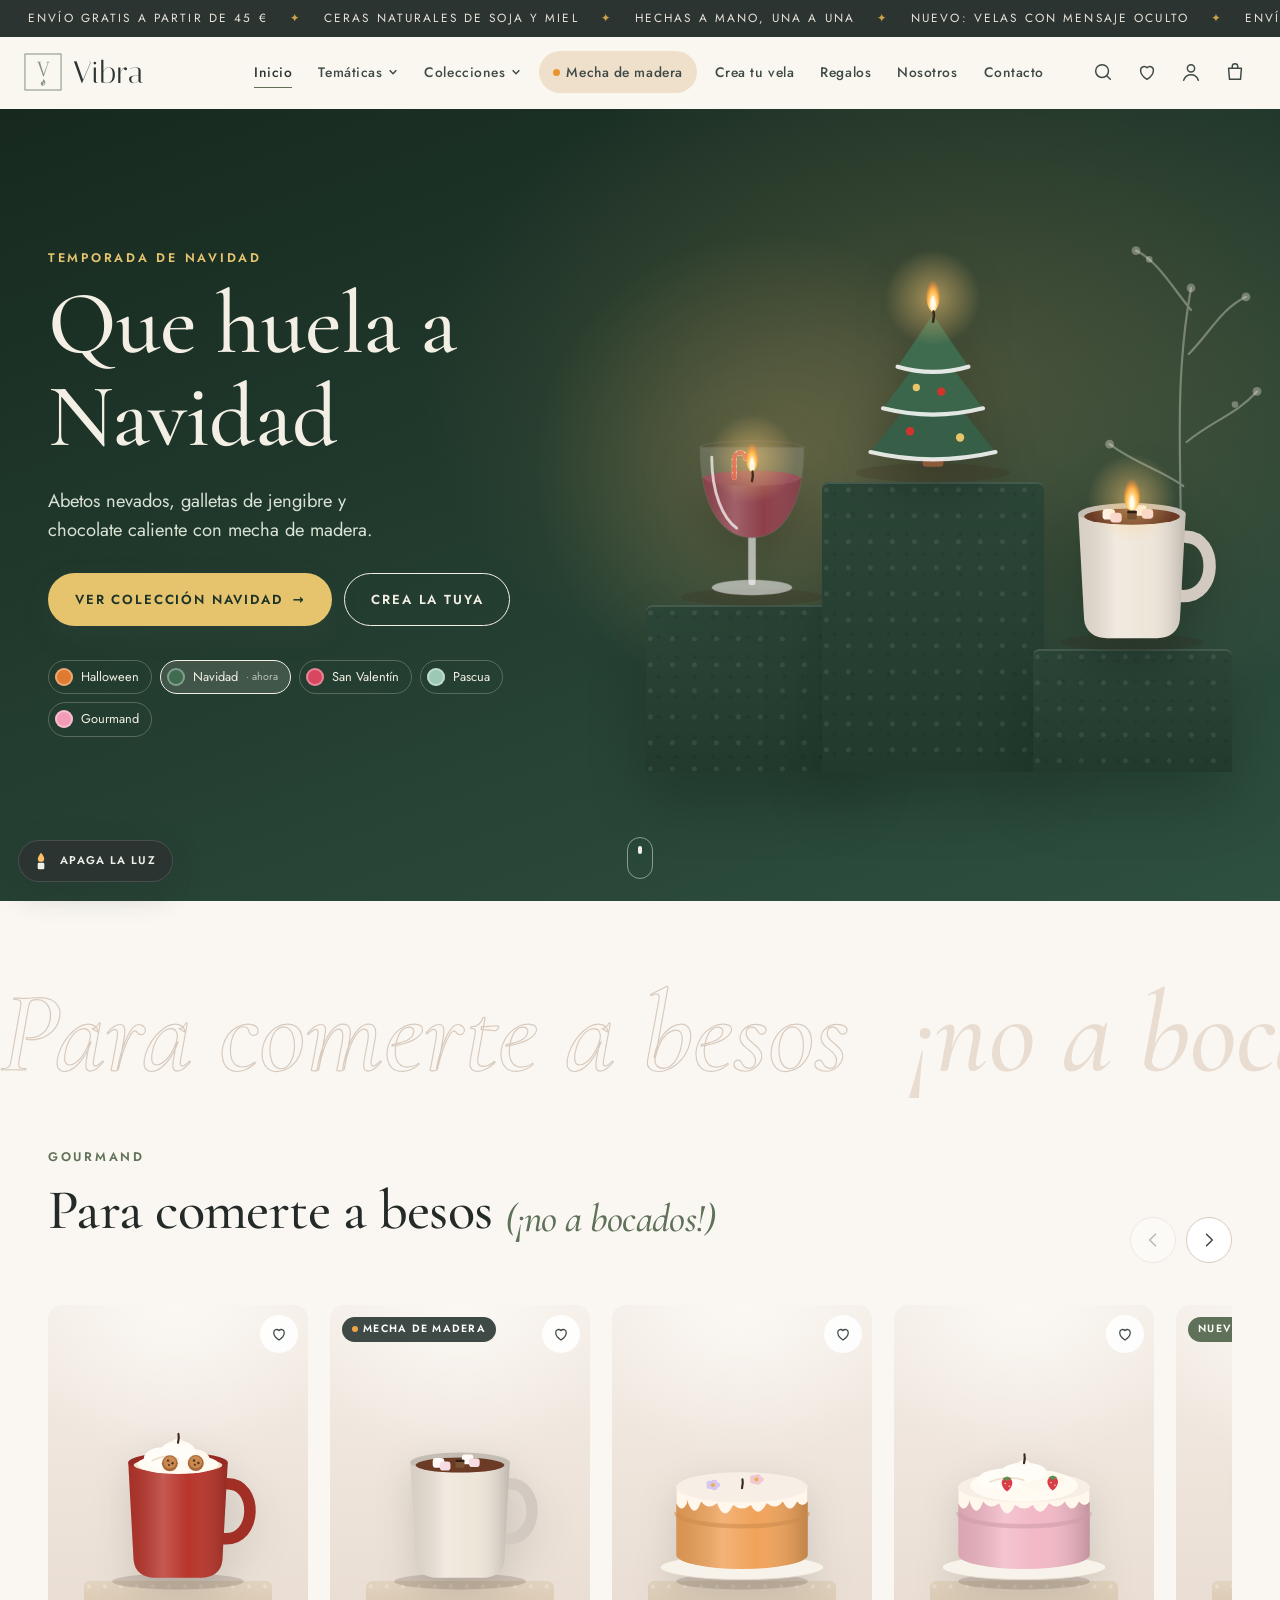
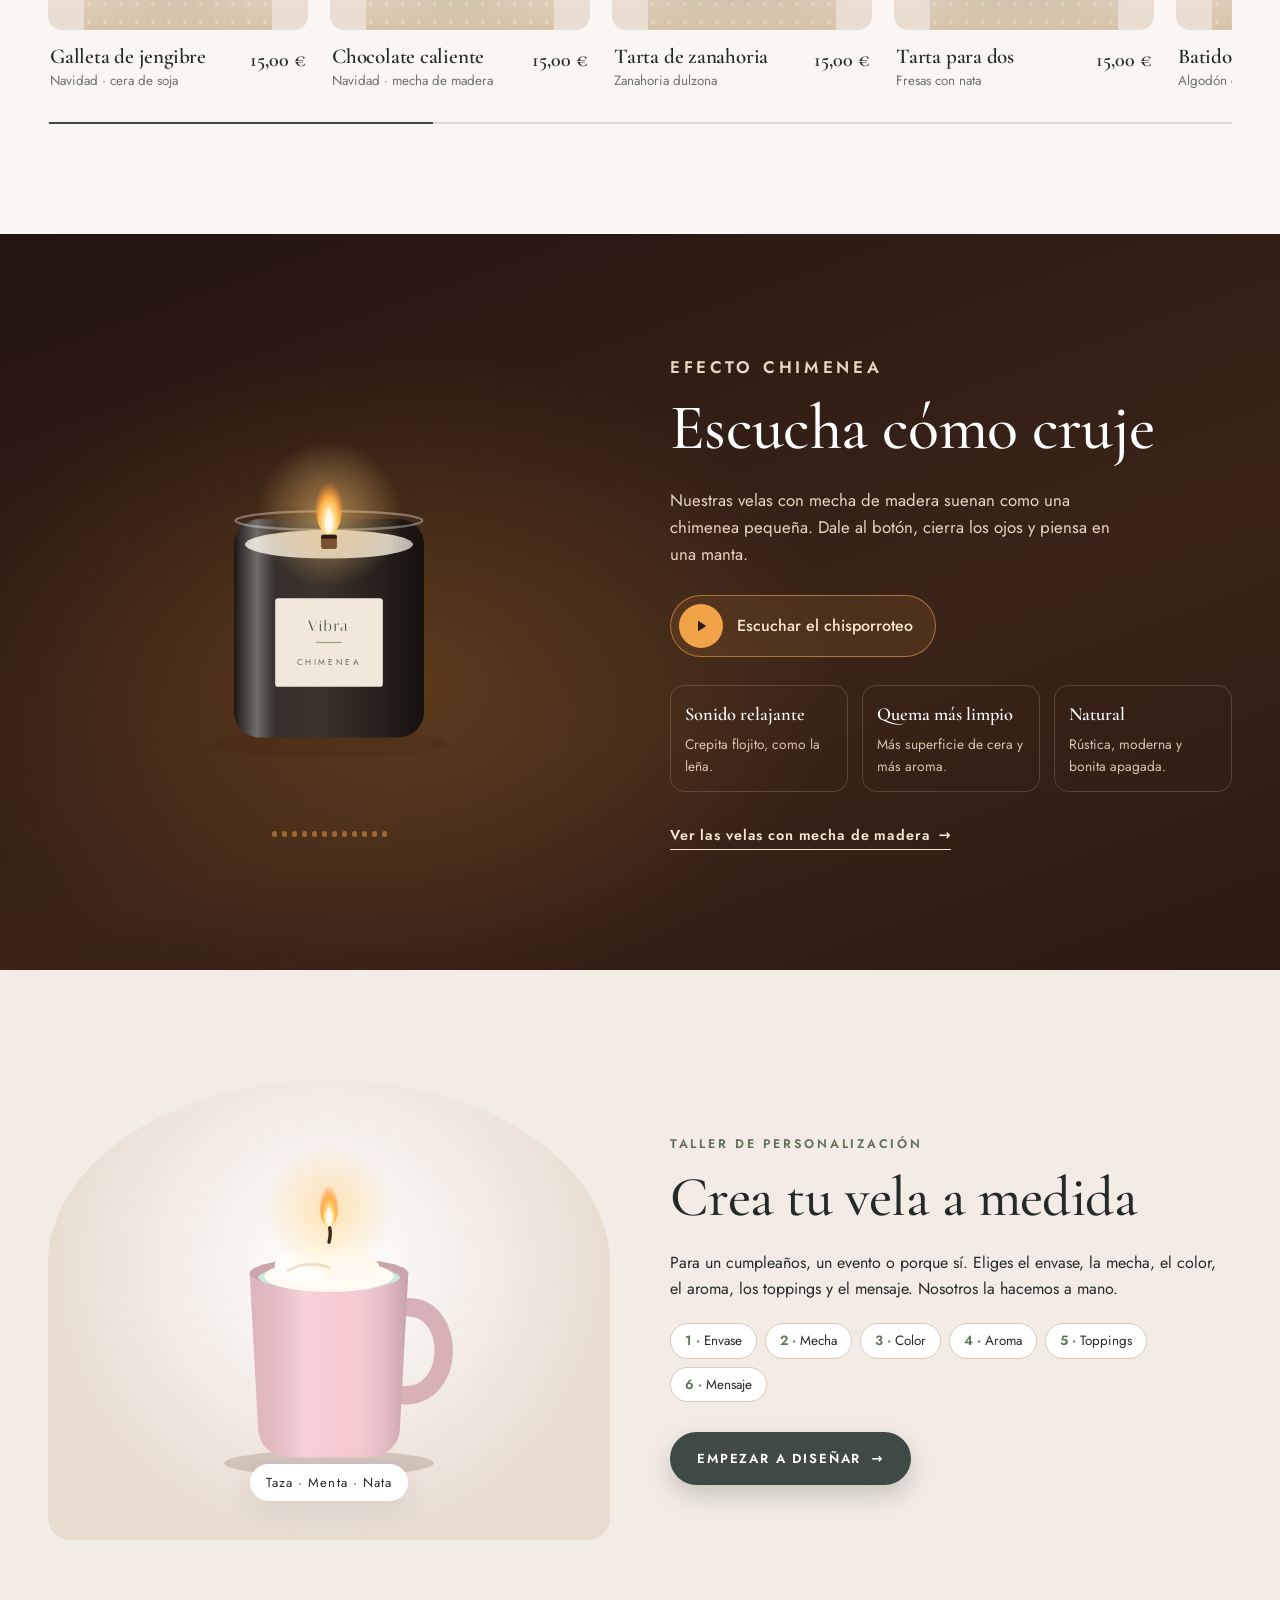
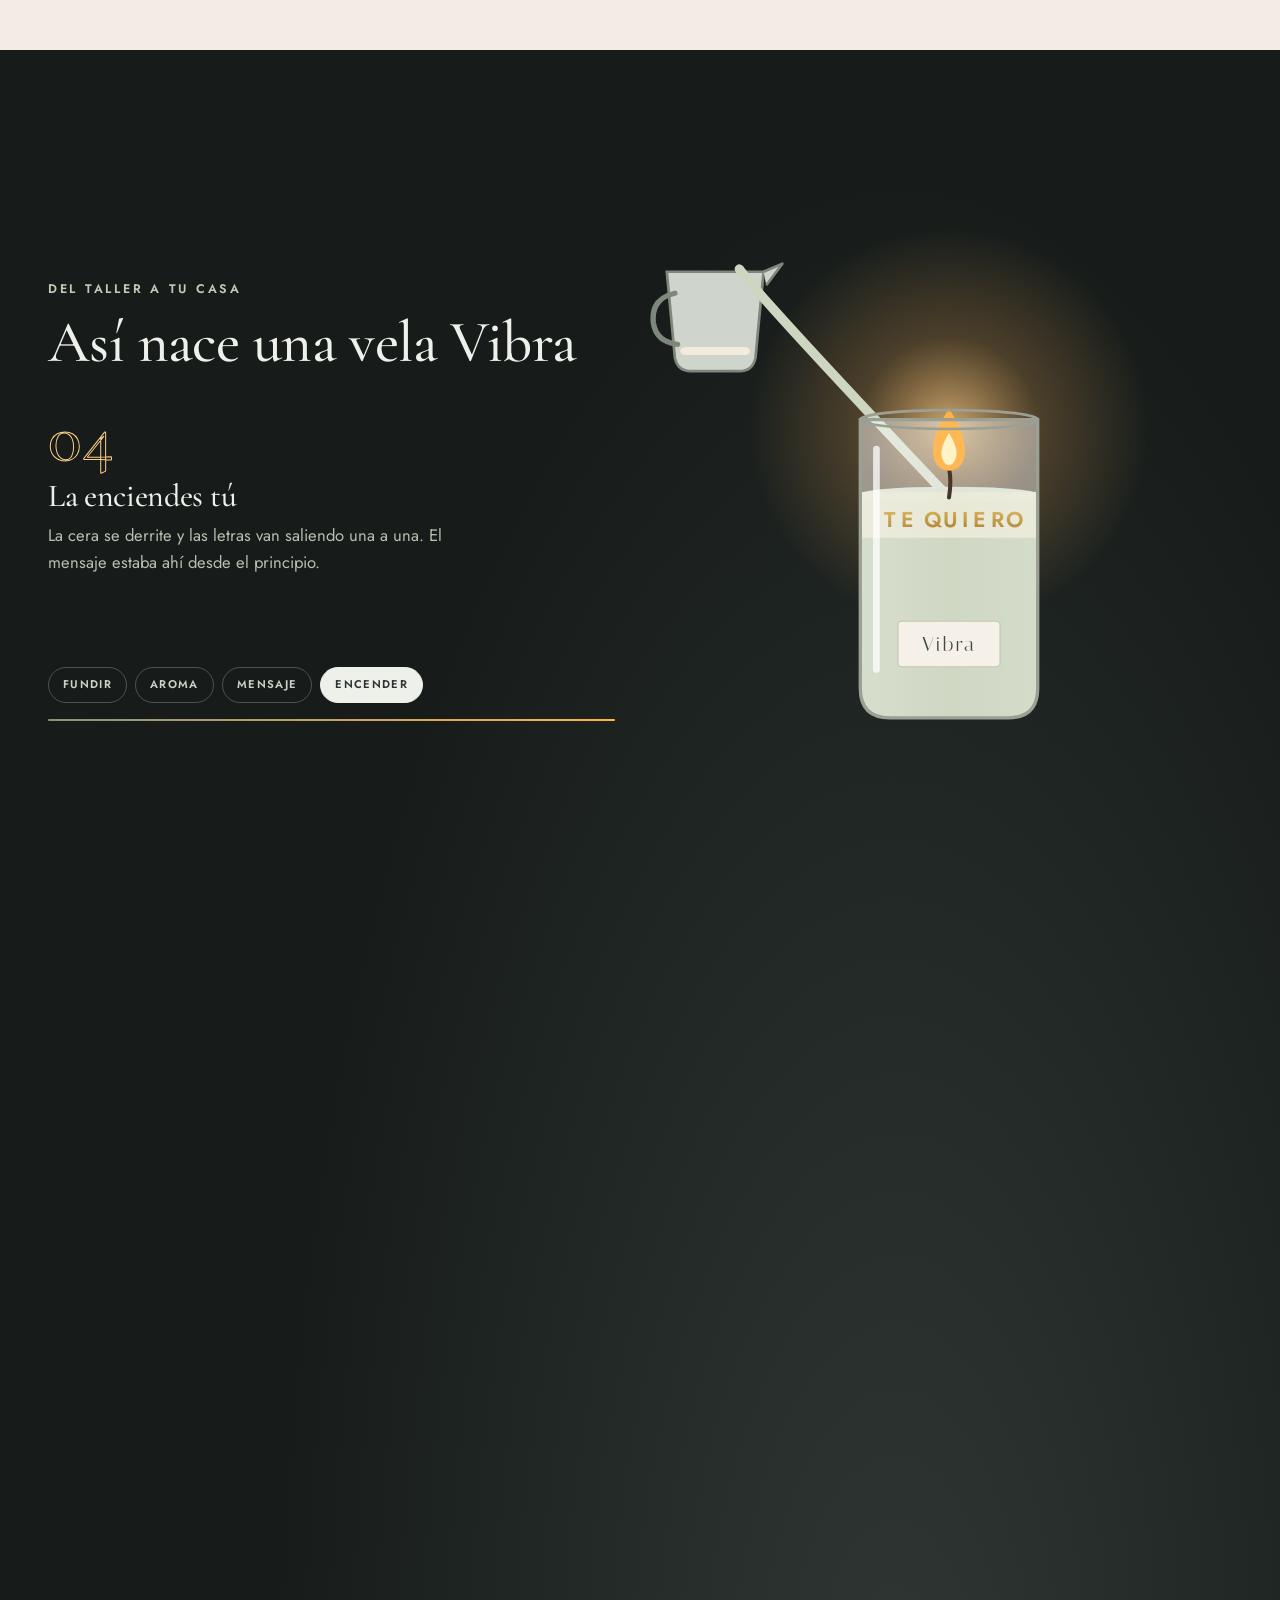
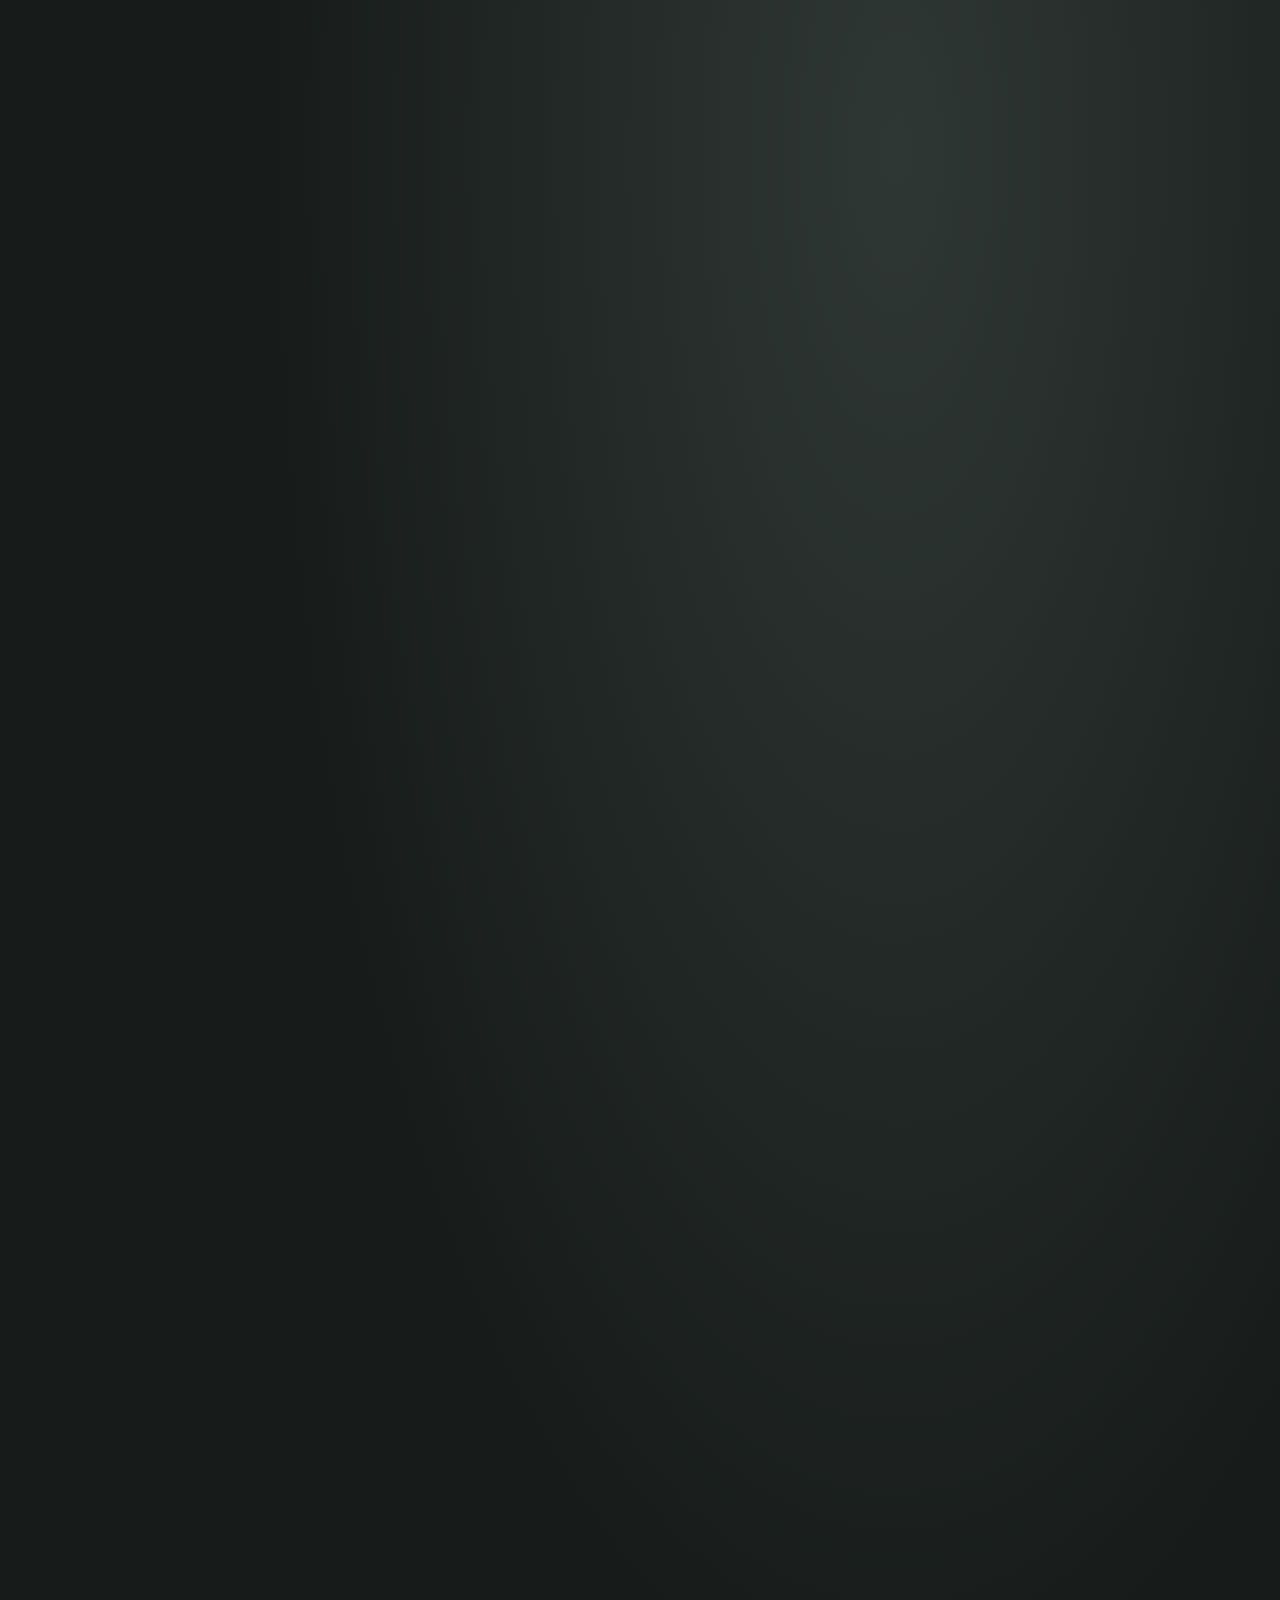
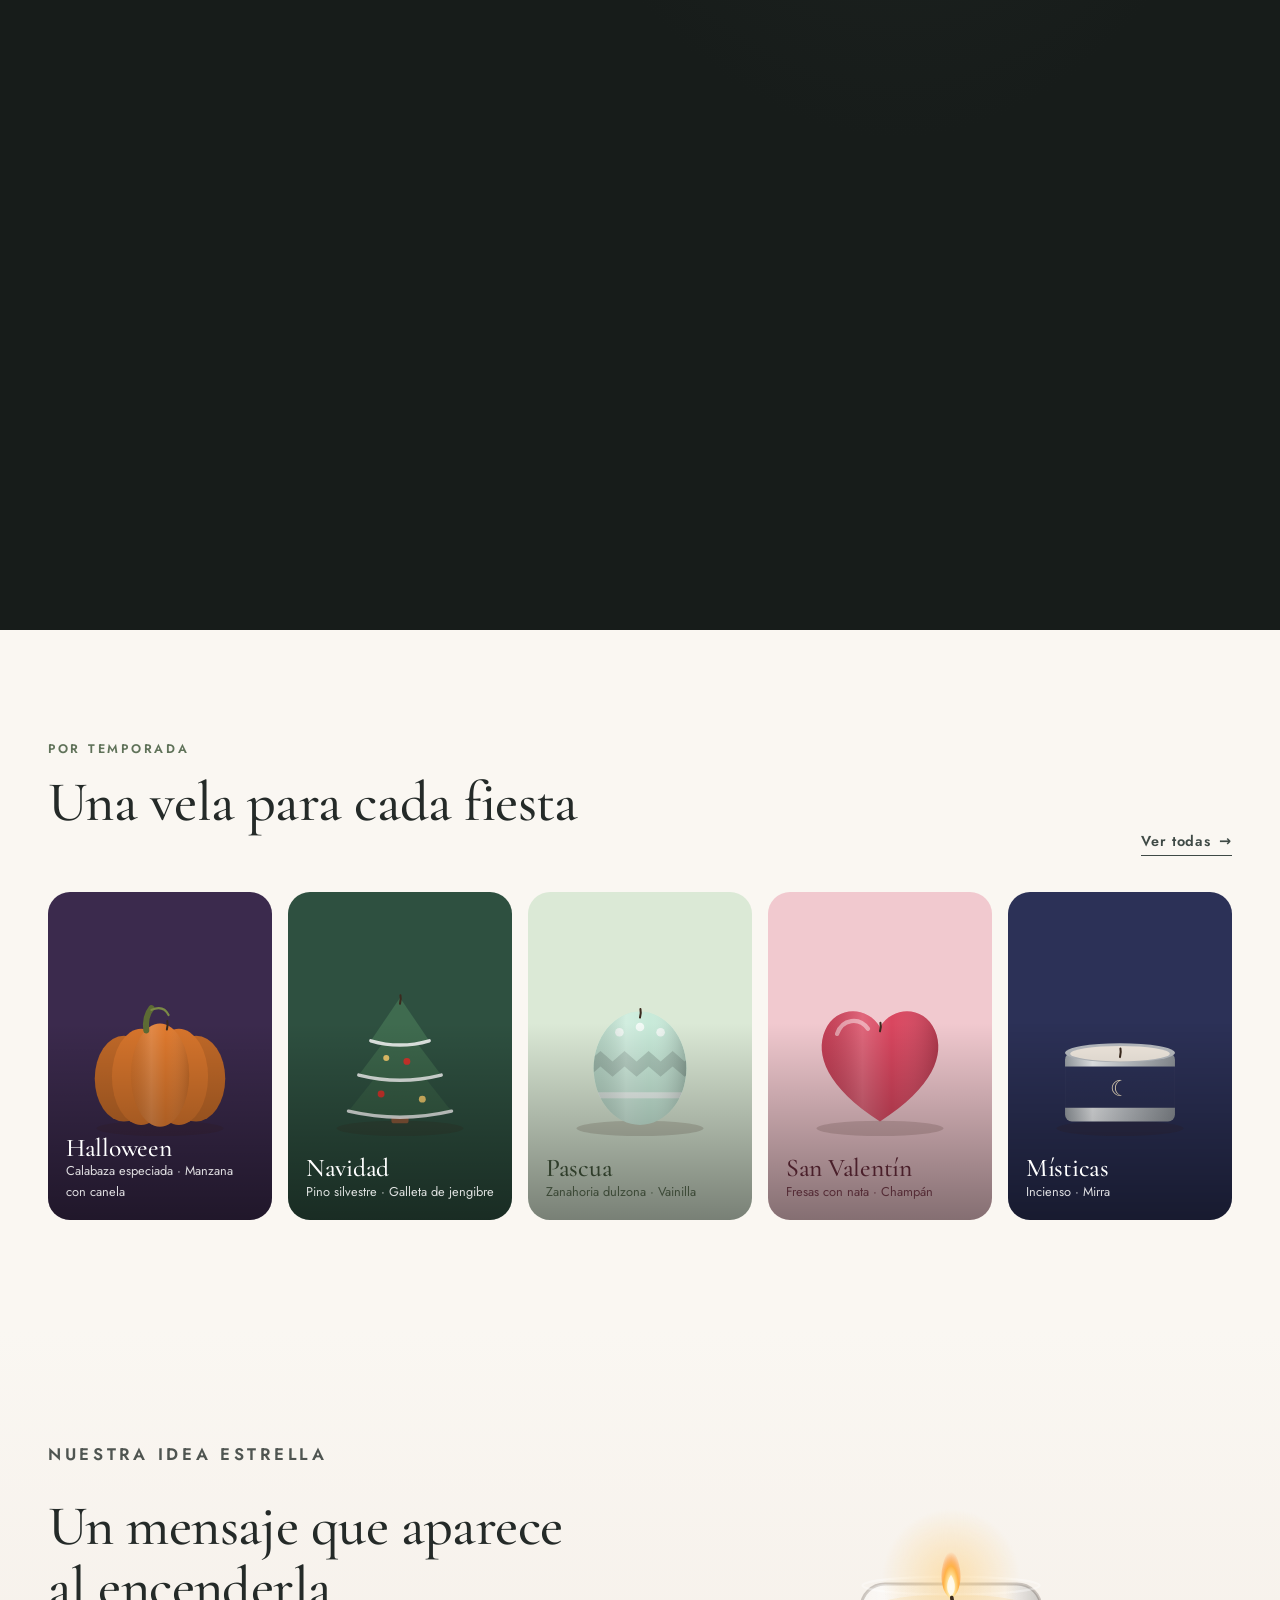
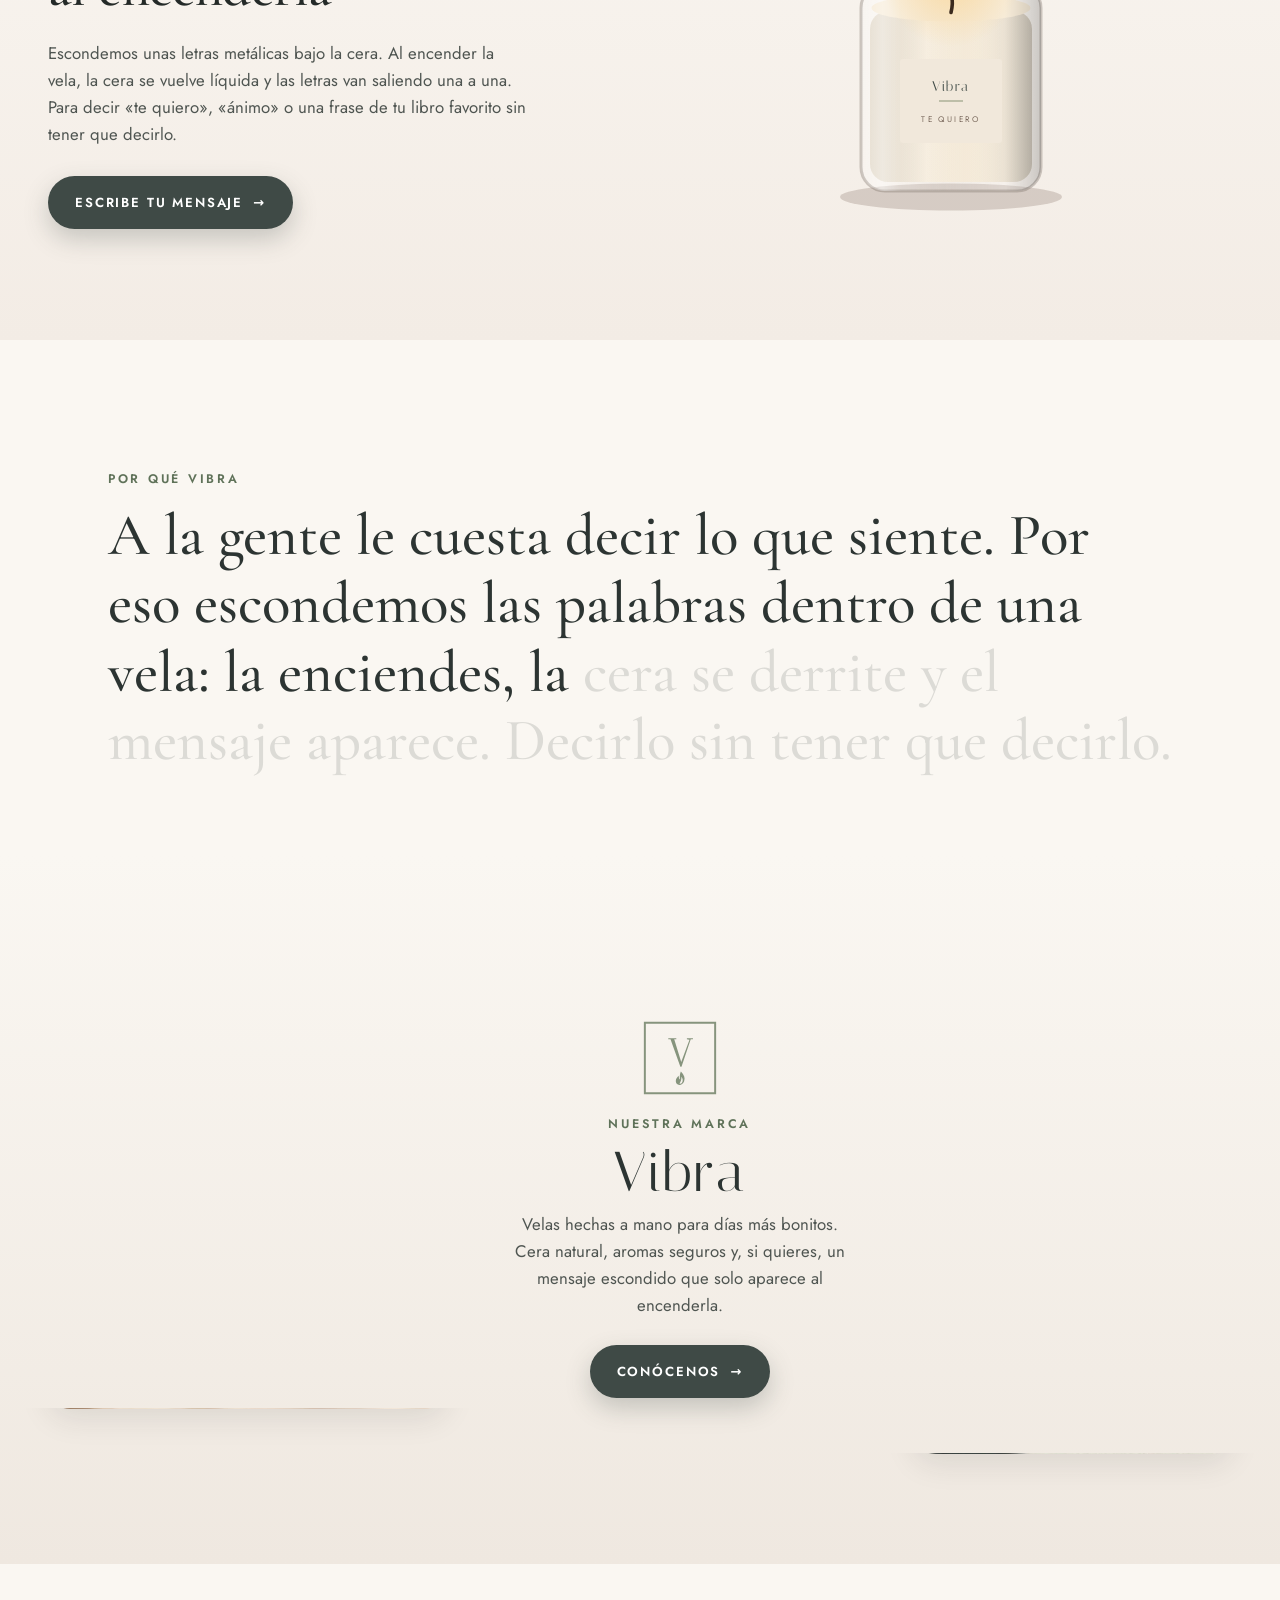
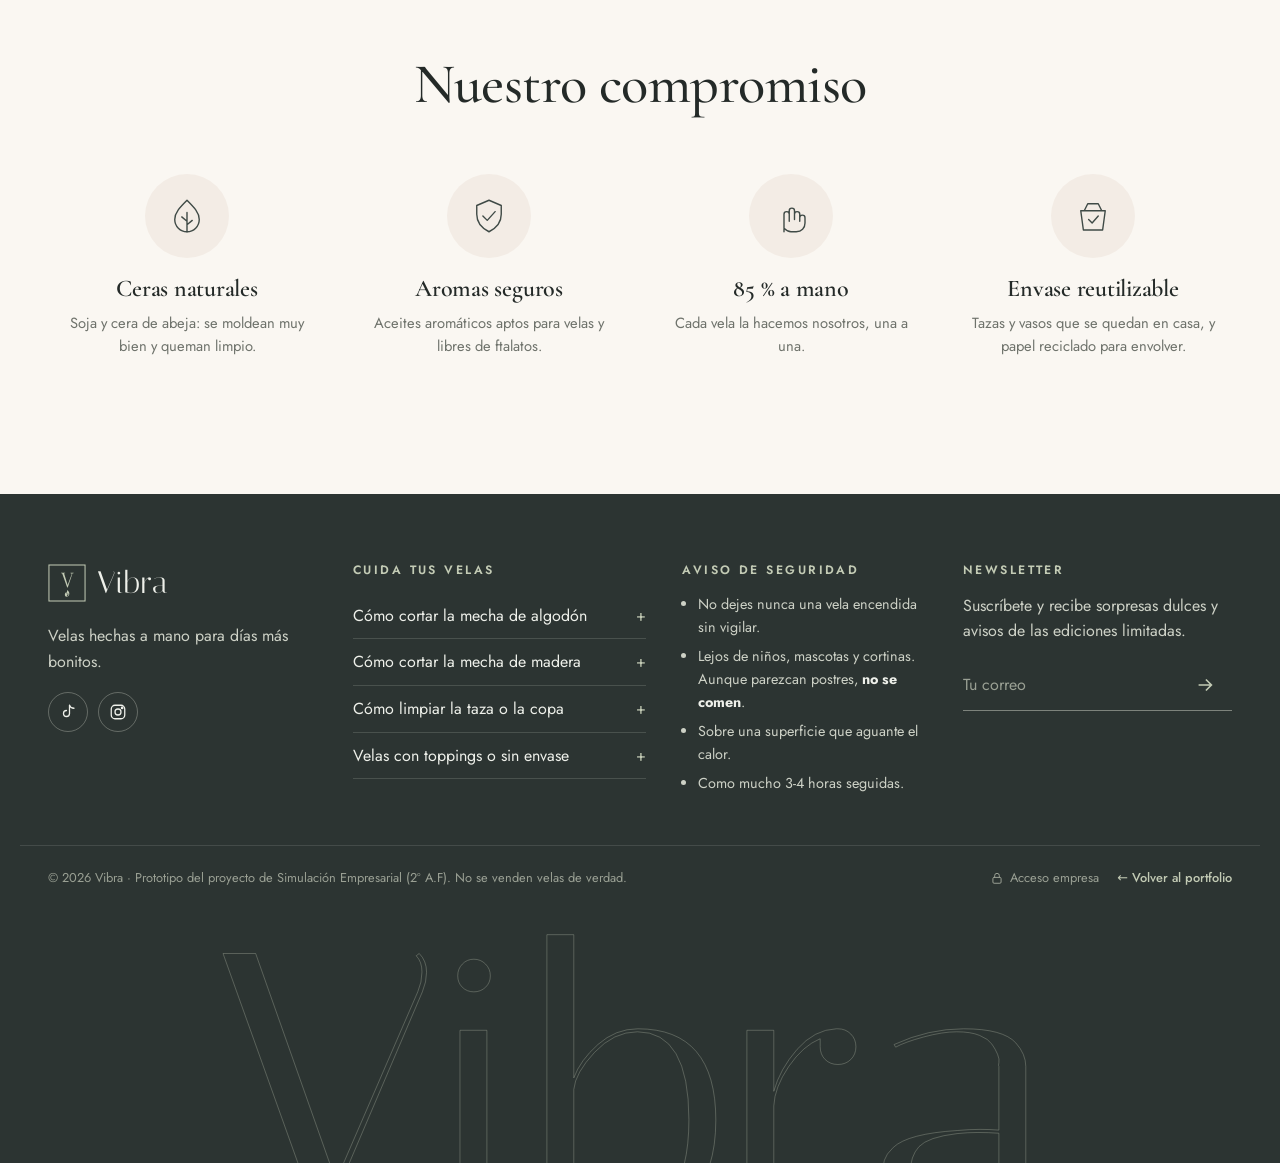
==== commit 9edf370f: "Add cinematic motion to the Vibra shop New js/motion.js, on top of what the shop already had: - Intr" ====
--- a/tienda/index.html
+++ b/tienda/index.html
@@ -10,10 +10,35 @@
   <link rel="preconnect" href="https://fonts.googleapis.com">
   <link rel="preconnect" href="https://fonts.gstatic.com" crossorigin>
   <link href="https://fonts.googleapis.com/css2?family=Cormorant+Garamond:ital,wght@0,500;0,600;1,500&family=Italiana&family=Jost:wght@400;500;600&display=swap" rel="stylesheet">
-  <link rel="stylesheet" href="css/tienda.css?v=4">
+  <link rel="stylesheet" href="css/tienda.css?v=5">
+  <script>
+    /* Entrada animada: una vez por sesión, nunca dentro del portfolio ni con «reducir movimiento» */
+    (function () { try { if (window.top === window && !sessionStorage.getItem('vibra-intro') && !matchMedia('(prefers-reduced-motion: reduce)').matches) document.documentElement.classList.add('has-intro'); } catch (e) {} })();
+  </script>
 </head>
 <body>
   <a class="skip" href="#main">Saltar al contenido</a>
+
+  <!-- Entrada (solo la primera vez) -->
+  <div class="intro" id="intro" aria-hidden="true">
+    <div class="intro-inner">
+      <svg class="intro-mark" viewBox="0 0 60 60"><rect class="mk-frame" x="1.5" y="1.5" width="57" height="57"/><path d="M20.5 14H27V14.7H25.3L31 33.2L37.7 15.2L35.6 14.7V14H40.5V14.7H38.7L31.2 37H30.3L22.3 14.7H20.5Z"/><path class="mk-flame" fill-rule="evenodd" d="M30.7 41C33.4 43.6 34.4 46.3 33.3 49 32.5 50.9 31 51.8 29.6 51.8 27.6 51.8 26.6 50.3 26.6 48.6 26.6 46.7 27.9 45.3 29 44.4 28.9 45.8 29.3 46.9 30.1 47.5 29.6 45.6 29.8 43 30.7 41ZM31.1 45.3C32.4 46.9 32.6 48.6 31.6 50 31 50.8 30.2 51 29.6 50.6 30.6 49.4 31.3 47.5 31.1 45.3Z"/></svg>
+      <p class="intro-word"><span style="--k:0">V</span><span style="--k:1">i</span><span style="--k:2">b</span><span style="--k:3">r</span><span style="--k:4">a</span></p>
+      <p class="intro-sub">Velas hechas a mano</p>
+    </div>
+    <span class="intro-skip">Toca para entrar</span>
+  </div>
+
+  <!-- Progreso de lectura: una mecha que se consume -->
+  <div class="scroll-wick" aria-hidden="true"><span id="scroll-wick"></span></div>
+
+  <!-- Modo vela -->
+  <div class="night" id="night" aria-hidden="true"></div>
+  <div class="night-glow" id="night-glow" aria-hidden="true"></div>
+  <button class="lights-btn" id="lights-btn" type="button" aria-pressed="false">
+    <span class="lights-ico" aria-hidden="true"><svg viewBox="0 0 24 24"><path class="li-flame" d="M12 2c2.6 2.9 3.8 5.2 3.8 7.2A3.8 3.8 0 0 1 12 13a3.8 3.8 0 0 1-3.8-3.8C8.2 7.6 9.3 5.6 12 2z"/><rect x="8" y="14" width="8" height="8" rx="1.5"/></svg></span>
+    <span class="lights-label">Apaga la luz</span>
+  </button>
 
   <!-- Barra de avisos (se mueve sola) -->
   <div class="announce" aria-label="Avisos">
@@ -177,6 +202,83 @@
         </div>
       </section>
 
+      <!-- Así nace una vela (se cuenta con el scroll) -->
+      <section class="story" id="story" aria-labelledby="story-title">
+        <div class="story-sticky">
+          <div class="wrap story-inner">
+            <div class="story-text">
+              <p class="eyebrow">Del taller a tu casa</p>
+              <h2 id="story-title">Así nace una vela Vibra</h2>
+              <ol class="story-steps">
+                <li class="story-step is-active"><span class="story-num">01</span><h3>Fundimos la cera</h3><p>Soja y cera de abeja en la jarra, a fuego lento y con el termómetro delante. Sin prisa: así queda lisa y sin burbujas.</p></li>
+                <li class="story-step"><span class="story-num">02</span><h3>Aroma y color</h3><p>Pesamos el aroma en la báscula y añadimos el color gota a gota, hasta dar con el tono que buscamos.</p></li>
+                <li class="story-step"><span class="story-num">03</span><h3>Escondemos el mensaje</h3><p>Con unas pinzas colocamos las letras metálicas y las tapamos con otra capa de cera. Desde fuera no se ve nada.</p></li>
+                <li class="story-step"><span class="story-num">04</span><h3>La enciendes tú</h3><p>La cera se derrite y las letras van saliendo una a una. El mensaje estaba ahí desde el principio.</p></li>
+              </ol>
+              <div class="story-rail" id="story-rail">
+                <span class="story-rail-line"><i id="story-rail-fill"></i></span>
+                <button type="button" data-story="0" class="is-active">Fundir</button>
+                <button type="button" data-story="1">Aroma</button>
+                <button type="button" data-story="2">Mensaje</button>
+                <button type="button" data-story="3">Encender</button>
+              </div>
+            </div>
+            <div class="story-stage" aria-hidden="true">
+              <svg class="story-svg" id="story-svg" viewBox="0 0 320 420">
+                <defs>
+                  <clipPath id="st-clip"><path d="M94 150 H226 V350 Q226 372 204 372 H116 Q94 372 94 350 Z"/></clipPath>
+                  <radialGradient id="st-glow-g"><stop offset="0" stop-color="#ffd08a" stop-opacity=".75"/><stop offset=".45" stop-color="#ffb35c" stop-opacity=".22"/><stop offset="1" stop-color="#ffb35c" stop-opacity="0"/></radialGradient>
+                  <linearGradient id="st-glass-g" x1="0" x2="1"><stop offset="0" stop-color="#fff" stop-opacity=".55"/><stop offset=".5" stop-color="#fff" stop-opacity=".15"/><stop offset="1" stop-color="#fff" stop-opacity=".4"/></linearGradient>
+                  <linearGradient id="st-gold" x1="0" y1="0" x2="0" y2="1"><stop offset="0" stop-color="#e2b955"/><stop offset="1" stop-color="#9c6e1c"/></linearGradient>
+                </defs>
+                <circle class="st-glow" id="st-glow" cx="160" cy="150" r="150" fill="url(#st-glow-g)"/>
+                <ellipse cx="160" cy="384" rx="92" ry="9" fill="rgba(36,44,42,.12)"/>
+                <!-- jarra -->
+                <g class="st-pitcher" id="st-pitcher">
+                  <path d="M40 40 H112 L106 104 Q104 114 94 114 H58 Q48 114 46 104 Z" fill="#cfd5cc" stroke="#7d877c" stroke-width="2"/>
+                  <path d="M112 40 L126 34 L114 50" fill="#cfd5cc" stroke="#7d877c" stroke-width="2" stroke-linejoin="round"/>
+                  <path d="M46 56 Q28 60 30 78 Q32 92 48 94" fill="none" stroke="#7d877c" stroke-width="4" stroke-linecap="round"/>
+                  <rect x="50" y="62" width="52" height="40" rx="4" class="st-pitcher-wax" fill="#f2eadb"/>
+                </g>
+                <path class="st-stream" id="st-stream" d="M0 0" fill="none" stroke="#f2eadb" stroke-width="7" stroke-linecap="round"/>
+                <!-- cuentagotas -->
+                <g class="st-dropper" id="st-dropper">
+                  <rect x="232" y="20" width="14" height="22" rx="7" fill="#5f7259"/>
+                  <path d="M234 42 H244 L241 92 Q239 98 237 92 Z" fill="rgba(255,255,255,.7)" stroke="#7d877c" stroke-width="1.5"/>
+                </g>
+                <g id="st-drops"><circle cx="0" cy="0" r="4"/><circle cx="0" cy="0" r="4"/><circle cx="0" cy="0" r="4"/></g>
+                <!-- aroma -->
+                <g class="st-wisps" id="st-wisps" fill="none" stroke="#9aa386" stroke-width="2" stroke-linecap="round">
+                  <path d="M130 140 C120 120 140 108 130 88 C122 72 134 62 130 48"/>
+                  <path d="M162 136 C152 112 174 100 162 76 C154 60 168 50 162 34"/>
+                  <path d="M194 140 C184 120 204 108 194 88 C186 72 198 62 194 48"/>
+                </g>
+                <!-- vaso por detrás -->
+                <path d="M94 150 H226 V350 Q226 372 204 372 H116 Q94 372 94 350 Z" fill="rgba(255,255,255,.35)"/>
+                <g clip-path="url(#st-clip)">
+                  <rect class="st-wax" id="st-wax" x="90" y="372" width="140" height="0" fill="#f2eadb"/>
+                  <ellipse class="st-wax-top" id="st-wax-top" cx="160" cy="372" rx="68" ry="6" fill="#f7f1e6"/>
+                  <path class="st-swirl" id="st-swirl" d="M100 300 C130 280 150 320 180 296 S220 290 226 300" fill="none" stroke="#fff" stroke-opacity=".55" stroke-width="3" stroke-linecap="round"/>
+                  <rect class="st-melt" id="st-melt" x="90" y="202" width="140" height="34" fill="#fff8e8"/>
+                </g>
+                <g class="st-letters" id="st-letters" font-family="Jost, sans-serif" font-weight="600" font-size="16" text-anchor="middle" fill="url(#st-gold)"></g>
+                <!-- mecha y llama -->
+                <path class="st-wick" id="st-wick" d="M160 196 Q162 184 160 174" stroke="#3b2a1e" stroke-width="3" fill="none" stroke-linecap="round"/>
+                <g class="st-flame" id="st-flame">
+                  <path d="M160 128 C172 146 174 160 170 168 C166 176 154 176 150 168 C146 160 148 146 160 128 Z" fill="#ffb347"/>
+                  <path d="M160 146 C166 156 167 162 164 167 C162 171 158 171 156 167 C153 162 154 156 160 146 Z" fill="#fff3c4"/>
+                </g>
+                <!-- vaso por delante -->
+                <path d="M94 150 H226 V350 Q226 372 204 372 H116 Q94 372 94 350 Z" fill="url(#st-glass-g)" fill-opacity=".35" stroke="#9aa094" stroke-width="2.5"/>
+                <ellipse cx="160" cy="150" rx="66" ry="7" fill="none" stroke="#9aa094" stroke-width="2"/>
+                <path d="M106 172 V336" stroke="#fff" stroke-opacity=".75" stroke-width="5" stroke-linecap="round"/>
+                <g class="st-label" id="st-label"><rect x="122" y="300" width="76" height="34" rx="3" fill="#f6f1e8" stroke="#c3cbb5"/><text x="160" y="322" text-anchor="middle" font-family="Italiana, serif" font-size="15" letter-spacing="1.5" fill="#3f4a46">Vibra</text></g>
+              </svg>
+            </div>
+          </div>
+        </div>
+      </section>
+
       <!-- Festividades -->
       <section class="block fiestas" aria-labelledby="fiestas-title">
         <div class="wrap">
@@ -207,10 +309,18 @@
         </div>
       </section>
 
+      <!-- Manifiesto -->
+      <section class="manifiesto" aria-labelledby="manifiesto-title">
+        <div class="wrap">
+          <p class="eyebrow" id="manifiesto-title">Por qué Vibra</p>
+          <p class="manifiesto-text" id="manifiesto">A la gente le cuesta decir lo que siente. Por eso escondemos las palabras dentro de una vela: la enciendes, la cera se derrite y el mensaje aparece. Decirlo sin tener que decirlo.</p>
+        </div>
+      </section>
+
       <!-- La marca -->
       <section class="block marca" aria-labelledby="marca-title">
         <div class="wrap marca-inner">
-          <figure class="marca-img" data-reveal><img src="img/vibra-logo.jpg" alt="Logo de Vibra: una V con una llama dentro de un cuadrado, en una pared con luz de ventana" width="1024" height="1024" loading="lazy"></figure>
+          <figure class="marca-img reveal-clip" data-reveal><img src="img/vibra-logo.jpg" alt="Logo de Vibra: una V con una llama dentro de un cuadrado, en una pared con luz de ventana" width="1024" height="1024" loading="lazy"></figure>
           <div class="marca-text" data-reveal>
             <svg class="logo-mark marca-mark" viewBox="0 0 60 60" aria-hidden="true"><rect class="mk-frame" x="1.5" y="1.5" width="57" height="57"/><path d="M20.5 14H27V14.7H25.3L31 33.2L37.7 15.2L35.6 14.7V14H40.5V14.7H38.7L31.2 37H30.3L22.3 14.7H20.5Z"/><path class="mk-flame" fill-rule="evenodd" d="M30.7 41C33.4 43.6 34.4 46.3 33.3 49 32.5 50.9 31 51.8 29.6 51.8 27.6 51.8 26.6 50.3 26.6 48.6 26.6 46.7 27.9 45.3 29 44.4 28.9 45.8 29.3 46.9 30.1 47.5 29.6 45.6 29.8 43 30.7 41ZM31.1 45.3C32.4 46.9 32.6 48.6 31.6 50 31 50.8 30.2 51 29.6 50.6 30.6 49.4 31.3 47.5 31.1 45.3Z"/></svg>
             <p class="eyebrow">Nuestra marca</p>
@@ -218,7 +328,7 @@
             <p>Velas hechas a mano para días más bonitos. Cera natural, aromas seguros y, si quieres, un mensaje escondido que solo aparece al encenderla.</p>
             <a class="btn btn-solid" href="#/nosotros">Conócenos <span class="arrow" aria-hidden="true">→</span></a>
           </div>
-          <figure class="marca-img marca-img--alt" data-reveal><img src="img/vibra-vela.jpg" alt="Sombra de una mano sujetando una vela encendida con el nombre Vibra" width="1078" height="1347" loading="lazy"></figure>
+          <figure class="marca-img marca-img--alt reveal-clip" data-reveal><img src="img/vibra-vela.jpg" alt="Sombra de una mano sujetando una vela encendida con el nombre Vibra" width="1078" height="1347" loading="lazy"></figure>
         </div>
       </section>
 
@@ -463,8 +573,8 @@
         </div>
       </div>
       <div class="wrap brand-row">
-        <figure class="brand-photo" data-reveal><img src="img/vibra-vela.jpg" alt="Sombra de una mano sujetando una vela encendida con el nombre Vibra" width="1078" height="1347" loading="lazy"><figcaption>Vibra</figcaption></figure>
-        <figure class="brand-photo" data-reveal><img src="img/vibra-logo.jpg" alt="Logo de Vibra en una pared con luz de ventana" width="1024" height="1024" loading="lazy"><figcaption>Nuestro logo: la V con una llama</figcaption></figure>
+        <figure class="brand-photo reveal-clip" data-reveal><img src="img/vibra-vela.jpg" alt="Sombra de una mano sujetando una vela encendida con el nombre Vibra" width="1078" height="1347" loading="lazy"><figcaption>Vibra</figcaption></figure>
+        <figure class="brand-photo reveal-clip" data-reveal><img src="img/vibra-logo.jpg" alt="Logo de Vibra en una pared con luz de ventana" width="1024" height="1024" loading="lazy"><figcaption>Nuestro logo: la V con una llama</figcaption></figure>
       </div>
       <div class="wrap">
         <ul class="values">
@@ -556,6 +666,7 @@
         <a class="back-portfolio" href="../index.html#idea-negocio"><span aria-hidden="true">←</span> Volver al portfolio</a>
       </div>
     </div>
+    <div class="ftr-giant" id="ftr-giant" aria-hidden="true"><span style="--k:0">V</span><span style="--k:1">i</span><span style="--k:2">b</span><span style="--k:3">r</span><span style="--k:4">a</span></div>
   </footer>
 
   <!-- Carrito -->
@@ -631,6 +742,7 @@
   <script src="js/datos.js?v=3"></script>
   <script src="js/velas.js?v=3"></script>
   <script src="js/empresa.js?v=3"></script>
-  <script src="js/tienda.js?v=3"></script>
+  <script src="js/tienda.js?v=4"></script>
+  <script src="js/motion.js?v=1"></script>
 </body>
 </html>
--- a/tienda/css/tienda.css
+++ b/tienda/css/tienda.css
@@ -1265,3 +1265,182 @@
   .marca-name span { opacity: 1; transform: none; }
   .marca-img::after { display: none; }
 }
+
+/* =========================================================
+   Movimiento extra (js/motion.js)
+   ========================================================= */
+
+/* ---------- Entrada ---------- */
+.intro { display: none; }
+.has-intro .intro {
+  position: fixed; inset: 0; z-index: 500;
+  display: grid; place-items: center;
+  background: radial-gradient(circle at 50% 42%, #3a4441, var(--espresso) 60%);
+  color: #eef0ea;
+  cursor: pointer;
+  clip-path: inset(0 0 0 0);
+  transition: clip-path 1s cubic-bezier(.76, 0, .24, 1);
+}
+html.has-intro:not(.intro-leaving) { overflow: hidden; }
+.has-intro:not(.intro-leaving) .hero *, .has-intro:not(.intro-leaving) .hdr, .has-intro:not(.intro-leaving) .lights-btn { animation-play-state: paused !important; }
+.intro.is-out { clip-path: inset(0 0 100% 0); }
+.intro-inner { text-align: center; transition: opacity .5s, transform 1s cubic-bezier(.76, 0, .24, 1); }
+.intro.is-out .intro-inner { opacity: 0; transform: translateY(-60px); }
+.intro-mark { width: 96px; height: 96px; margin: 0 auto 22px; fill: var(--sage-light); overflow: visible; }
+.intro-mark .mk-frame { stroke: var(--sage-light); stroke-width: 1.2; animation: mkDraw 1.2s .1s var(--ease) forwards; }
+.intro-mark path:not(.mk-flame) { opacity: 0; animation: fadeIn .8s .55s forwards; }
+.intro-mark .mk-flame { opacity: 0; fill: #ffd28f; animation: introFlame .6s .95s forwards, logoFlame 2.2s 1s ease-in-out infinite alternate; }
+@keyframes introFlame { to { opacity: 1; filter: drop-shadow(0 0 5px rgba(255, 190, 110, .95)); } }
+.intro-word { margin: 0; font-family: "Italiana", var(--serif); font-size: clamp(3.2rem, 9vw, 5.4rem); line-height: 1; letter-spacing: .06em; }
+.intro-word span { display: inline-block; opacity: 0; transform: translateY(.4em); filter: blur(8px); animation: introLetter .9s var(--ease) forwards; animation-delay: calc(.7s + var(--k) * 80ms); }
+@keyframes introLetter { to { opacity: 1; transform: none; filter: blur(0); } }
+.intro-sub { margin: 12px 0 0; font-size: .72rem; letter-spacing: .32em; text-transform: uppercase; color: #9aa094; opacity: 0; animation: fadeIn .8s 1.3s forwards; }
+.intro-skip { position: absolute; left: 50%; bottom: 28px; transform: translateX(-50%); font-size: .66rem; letter-spacing: .22em; text-transform: uppercase; color: #6e726b; opacity: 0; animation: fadeIn .6s 1.4s forwards; }
+
+/* ---------- Mecha de progreso ---------- */
+.scroll-wick { position: fixed; top: 0; left: 0; right: 0; z-index: 101; height: 2px; overflow: hidden; pointer-events: none; }
+.scroll-wick span { position: absolute; inset: 0; background: linear-gradient(90deg, rgba(195, 203, 181, .4), var(--sage-light) 60%, #ffcf87); transform: translateX(-100%); will-change: transform; }
+.scroll-wick { overflow: visible; }
+.scroll-wick span::after { content: ""; position: absolute; right: -5px; top: -4px; width: 10px; height: 10px; border-radius: 50%; background: radial-gradient(circle, #fff6d0 0 25%, #ffb347 55%, rgba(255, 179, 71, 0) 72%); opacity: 0; transition: opacity .3s; animation: wickFlick .9s ease-in-out infinite alternate; }
+.scroll-wick span.is-lit::after { opacity: 1; }
+@keyframes wickFlick { from { transform: scale(.85); } to { transform: scale(1.25); } }
+
+/* ---------- Cursor ---------- */
+.cur-ring, .cur-dot, .cur-glow { position: fixed; left: 0; top: 0; pointer-events: none; opacity: 0; transition: opacity .3s; will-change: transform; }
+.cursor-on .cur-ring, .cursor-on .cur-dot, .cursor-on .cur-glow { opacity: 1; }
+.cur-dot { z-index: 401; width: 6px; height: 6px; margin: -3px 0 0 -3px; border-radius: 50%; background: #fff; mix-blend-mode: difference; }
+.cur-ring { z-index: 400; display: grid; place-items: center; width: 38px; height: 38px; margin: -19px 0 0 -19px; mix-blend-mode: difference; }
+.cur-ring::before { content: ""; position: absolute; inset: 0; border: 1.5px solid #fff; border-radius: 50%; transition: transform .4s var(--ease), background-color .3s, opacity .3s; }
+.cur-ring[data-mode="link"]::before { transform: scale(1.45); background-color: rgba(255, 255, 255, .1); }
+.cur-ring[data-mode="view"]::before { transform: scale(2.1); }
+.cur-ring[data-mode="text"]::before { transform: scale(.5); opacity: 0; }
+.cur-ring.is-down::before { transform: scale(.75); }
+.cur-label { position: relative; color: #fff; font-size: .6rem; font-weight: 600; letter-spacing: .14em; text-transform: uppercase; white-space: nowrap; opacity: 0; transform: scale(.6); transition: opacity .3s, transform .4s var(--ease); }
+.cur-ring[data-mode="view"] .cur-label { opacity: 1; transform: none; }
+.cur-glow { z-index: 99; width: 380px; height: 380px; margin: -190px 0 0 -190px; border-radius: 50%; background: radial-gradient(circle, rgba(255, 186, 110, .2), rgba(255, 186, 110, 0) 62%); mix-blend-mode: screen; }
+html.cursor-on, html.cursor-on body, html.cursor-on a, html.cursor-on button, html.cursor-on summary, html.cursor-on label, html.cursor-on [role="tab"], html.cursor-on .carousel, html.cursor-on .intro { cursor: none; }
+
+/* ---------- Títulos palabra a palabra ---------- */
+.split .sw { display: inline-block; overflow: hidden; vertical-align: bottom; padding: 0 .04em .12em; margin: 0 -.04em -.12em; }
+.split .sw-i { display: inline-block; transform: translateY(110%) rotate(4deg); transform-origin: 0 100%; transition: transform 1s var(--ease); transition-delay: calc(var(--wi, 0) * 55ms); }
+.split.is-split-in .sw-i { transform: none; }
+
+/* ---------- Llamas que se inclinan ---------- */
+.vela .v-flame { rotate: calc(var(--lean, 0) * 1deg); }
+
+/* ---------- Cinta gigante ---------- */
+.big-marquee { transform-origin: 50% 50%; will-change: transform; }
+.big-marquee-track { animation-delay: -2400s; }
+
+/* ---------- Fotos que se abren como una cortina ---------- */
+.reveal-clip[data-reveal] { opacity: 1; transform: none; clip-path: inset(100% -40px -40px -40px); transition: clip-path 1.4s cubic-bezier(.76, 0, .24, 1); }
+.reveal-clip[data-reveal].is-in { clip-path: inset(-40px -40px -40px -40px); }
+.reveal-clip img { scale: 1.25; transition: scale 1.8s cubic-bezier(.2, .7, .2, 1), transform 1.4s var(--ease); }
+.reveal-clip.is-in img { scale: 1; }
+
+/* ---------- Tarjetas en 3D ---------- */
+.fiesta.is-tilt, .gift-card.is-tilt { transition: transform .15s linear, box-shadow .5s var(--ease); box-shadow: var(--shadow-lg); }
+.fiesta::before { content: ""; position: absolute; inset: 0; z-index: 2; background: radial-gradient(circle at var(--gx, 50%) var(--gy, 30%), rgba(255, 255, 255, .28), transparent 50%); opacity: 0; transition: opacity .4s; pointer-events: none; }
+.fiesta.is-tilt::before { opacity: 1; }
+
+/* ---------- Así nace una vela ---------- */
+.story { position: relative; height: 420vh; background: var(--linen); }
+.story::before { content: ""; position: absolute; inset: 0; background: radial-gradient(70% 60% at 70% 45%, #2f3734, #171c1a 70%); opacity: var(--night, 0); pointer-events: none; }
+.story-sticky { position: sticky; top: 0; z-index: 1; display: flex; align-items: center; height: 100vh; height: 100svh; overflow: hidden; }
+.story-inner { display: grid; grid-template-columns: minmax(0, 1fr) minmax(0, 1fr); gap: 50px; align-items: center; width: 100%; }
+.story-text h2 { margin-bottom: 0; font-size: clamp(2.4rem, 4.6vw, 3.9rem); font-weight: 500; transition: color .6s; }
+.story-steps { position: relative; min-height: 230px; margin: 28px 0 34px; padding: 0; list-style: none; }
+.story-step { position: absolute; inset: 0 0 auto; opacity: 0; transform: translateY(26px); filter: blur(4px); transition: opacity .6s var(--ease), transform .7s var(--ease), filter .6s; }
+.story-step.is-active { opacity: 1; transform: none; filter: none; }
+.story-num { display: block; font-family: var(--serif); font-size: 4.4rem; font-weight: 500; line-height: 1; color: transparent; -webkit-text-stroke: 1px var(--sage); transition: -webkit-text-stroke-color .6s; }
+.story-step h3 { margin: 6px 0 8px; font-size: 2rem; font-weight: 500; transition: color .6s; }
+.story-step p { max-width: 42ch; color: #4f5551; font-size: 1.04rem; transition: color .6s; }
+.story-rail { position: relative; display: flex; flex-wrap: wrap; gap: 8px; padding-bottom: 18px; }
+.story-rail button { padding: 8px 14px; border: 1px solid var(--line); border-radius: 999px; background: #fff; color: var(--brown); font-size: .7rem; font-weight: 600; letter-spacing: .12em; text-transform: uppercase; cursor: pointer; transition: background .3s, color .3s, border-color .3s; }
+.story-rail button:hover { border-color: var(--sage); }
+.story-rail button.is-done { border-color: var(--sage); color: var(--terra); }
+.story-rail button.is-active { border-color: var(--brown); background: var(--brown); color: #fff; }
+.story-rail-line { position: absolute; left: 0; right: 0; bottom: 0; height: 2px; border-radius: 2px; background: var(--line); overflow: hidden; }
+.story-rail-line i { display: block; height: 100%; background: linear-gradient(90deg, var(--sage), #ffb347); transform: scaleX(0); transform-origin: 0 50%; }
+.story-stage { display: grid; place-items: center; }
+.story-svg { width: min(100%, 430px); height: auto; max-height: 78vh; overflow: visible; }
+.st-stream, .st-wisps, #st-drops circle, .st-dropper, .st-pitcher, .st-swirl, .st-melt, .st-wick, .st-glow, .st-flame, .st-letters text { transition: opacity .25s; }
+.st-flame path { transform-box: fill-box; transform-origin: 50% 100%; animation: flick 1.6s ease-in-out infinite alternate; }
+.st-flame path + path { animation-duration: 1.1s; }
+.st-glow { transform-box: fill-box; transform-origin: center; }
+.story.is-lit .st-glow { animation: glowPulse 2.2s ease-in-out infinite alternate; }
+.story.is-night .story-text h2, .story.is-night .story-step h3 { color: #eef0ea; }
+.story.is-night .story-step p { color: #b9beb1; }
+.story.is-night .eyebrow { color: var(--sage-light); }
+.story.is-night .story-num { -webkit-text-stroke-color: #ffcf87; }
+.story.is-night .story-rail button { border-color: rgba(205, 209, 198, .3); background: transparent; color: #cdd1c6; }
+.story.is-night .story-rail button.is-active { border-color: #eef0ea; background: #eef0ea; color: var(--espresso); }
+.story.is-night .story-rail-line { background: rgba(205, 209, 198, .2); }
+.story--static { height: auto; }
+.story--static .story-sticky { position: relative; height: auto; padding: 100px 0; }
+.story--static .story-steps { display: grid; gap: 26px; min-height: 0; }
+.story--static .story-step { position: static; opacity: 1; transform: none; filter: none; }
+.story--static .story-rail { display: none; }
+
+/* ---------- Manifiesto ---------- */
+.manifiesto { padding: 130px 0 80px; }
+.manifiesto .wrap { max-width: 1120px; }
+.manifiesto-text { margin: 0; font-family: var(--serif); font-size: clamp(2rem, 4.6vw, 3.9rem); font-weight: 500; line-height: 1.16; color: var(--espresso); }
+.mw { opacity: .14; transition: opacity .6s var(--ease), color .8s, text-shadow .8s; }
+.mw.is-lit { opacity: 1; }
+.mw.is-now { color: #a0763a; text-shadow: 0 0 22px rgba(255, 186, 110, .85); }
+
+/* ---------- Nombre gigante del pie ---------- */
+.ftr { position: relative; overflow: hidden; }
+.ftr-giant { display: flex; justify-content: center; height: .62em; margin-top: 10px; font-family: "Italiana", var(--serif); font-size: clamp(7rem, 30vw, 27rem); line-height: .8; color: transparent; -webkit-text-stroke: 1px rgba(195, 203, 181, .3); user-select: none; -webkit-user-select: none; }
+.ftr-giant span { display: inline-block; transform: translateY(80%); transition: transform 1.3s var(--ease), color .6s; transition-delay: calc(var(--k) * 90ms); }
+.ftr-giant.is-in span { transform: translateY(6%); }
+.ftr-giant.is-in span:hover { color: rgba(195, 203, 181, .16); transform: translateY(-2%); transition-delay: 0s; }
+
+/* ---------- Modo vela ---------- */
+.night { position: fixed; inset: 0; z-index: 115; pointer-events: none; background: rgba(8, 10, 9, .95); opacity: 0; visibility: hidden; transition: opacity .9s var(--ease), visibility .9s; -webkit-mask-composite: source-in; mask-composite: intersect; }
+.is-night .night { opacity: 1; visibility: visible; }
+.night-glow { position: fixed; left: 0; top: 0; z-index: 116; width: 440px; height: 440px; margin: -220px 0 0 -220px; border-radius: 50%; pointer-events: none; background: radial-gradient(circle, rgba(255, 190, 110, .32), rgba(255, 160, 80, .08) 45%, rgba(255, 160, 80, 0) 68%); mix-blend-mode: soft-light; opacity: 0; transition: opacity .9s; animation: candleFlicker 2.6s ease-in-out infinite; }
+.is-night .night-glow { opacity: 1; }
+@keyframes candleFlicker { 0%, 100% { scale: 1; } 30% { scale: 1.05; } 55% { scale: .97; } 80% { scale: 1.03; } }
+.is-night .vela .v-fire { opacity: 1; }
+.lights-btn { position: fixed; left: 18px; bottom: 18px; z-index: 117; display: inline-flex; align-items: center; gap: 9px; padding: 10px 16px 10px 12px; border: 1px solid rgba(238, 240, 234, .14); border-radius: 999px; background: var(--espresso); color: #eef0ea; font-size: .7rem; font-weight: 600; letter-spacing: .12em; text-transform: uppercase; cursor: pointer; box-shadow: 0 10px 30px rgba(36, 44, 42, .25); transition: background .4s, color .4s; animation: rise .8s 1.4s var(--ease) both; }
+.lights-ico { display: grid; place-items: center; width: 20px; height: 20px; }
+.lights-ico svg { width: 100%; height: 100%; fill: currentColor; overflow: visible; }
+.lights-ico .li-flame { fill: #ffc069; transform-box: fill-box; transform-origin: 50% 100%; animation: logoFlame 1.8s ease-in-out infinite alternate; }
+.is-night .lights-btn { background: #eef0ea; color: var(--espresso); box-shadow: 0 0 30px rgba(255, 190, 110, .35); }
+
+@media (max-width: 900px) {
+  .story { height: 380vh; }
+  .story-sticky { align-items: flex-start; padding-top: calc(var(--hdr-h) + 6px); }
+  .story-inner { grid-template-columns: 1fr; gap: 0; }
+  .story-stage { order: -1; }
+  .story-svg { width: auto; height: 38vh; height: 38svh; max-height: none; }
+  .story-text h2 { font-size: 1.9rem; }
+  .story-steps { min-height: 178px; margin: 12px 0 16px; }
+  .story-num { font-size: 2.4rem; }
+  .story-step h3 { margin: 2px 0 4px; font-size: 1.45rem; }
+  .story-step p { font-size: .95rem; line-height: 1.5; }
+  .story-rail button { padding: 7px 11px; font-size: .62rem; }
+  .manifiesto { padding: 90px 0 50px; }
+}
+@media (max-width: 640px) {
+  .lights-btn { left: 12px; bottom: 12px; padding: 11px; }
+  .lights-label { position: absolute !important; width: 1px; height: 1px; overflow: hidden; clip: rect(0 0 0 0); white-space: nowrap; }
+  .story-steps { min-height: 196px; }
+}
+@media (max-width: 360px) {
+  .story-svg { height: 32svh; }
+  .story-text .eyebrow { display: none; }
+}
+@media (prefers-reduced-motion: reduce) {
+  .split .sw-i { transform: none; }
+  .mw { opacity: 1; }
+  .reveal-clip[data-reveal] { clip-path: none; }
+  .reveal-clip img { scale: 1; }
+  .ftr-giant span { transform: translateY(6%); }
+  .night-glow, .scroll-wick span::after { animation: none; }
+}
+@media print {
+  .intro, .scroll-wick, .night, .night-glow, .lights-btn, .cur-ring, .cur-dot, .cur-glow { display: none !important; }
+}
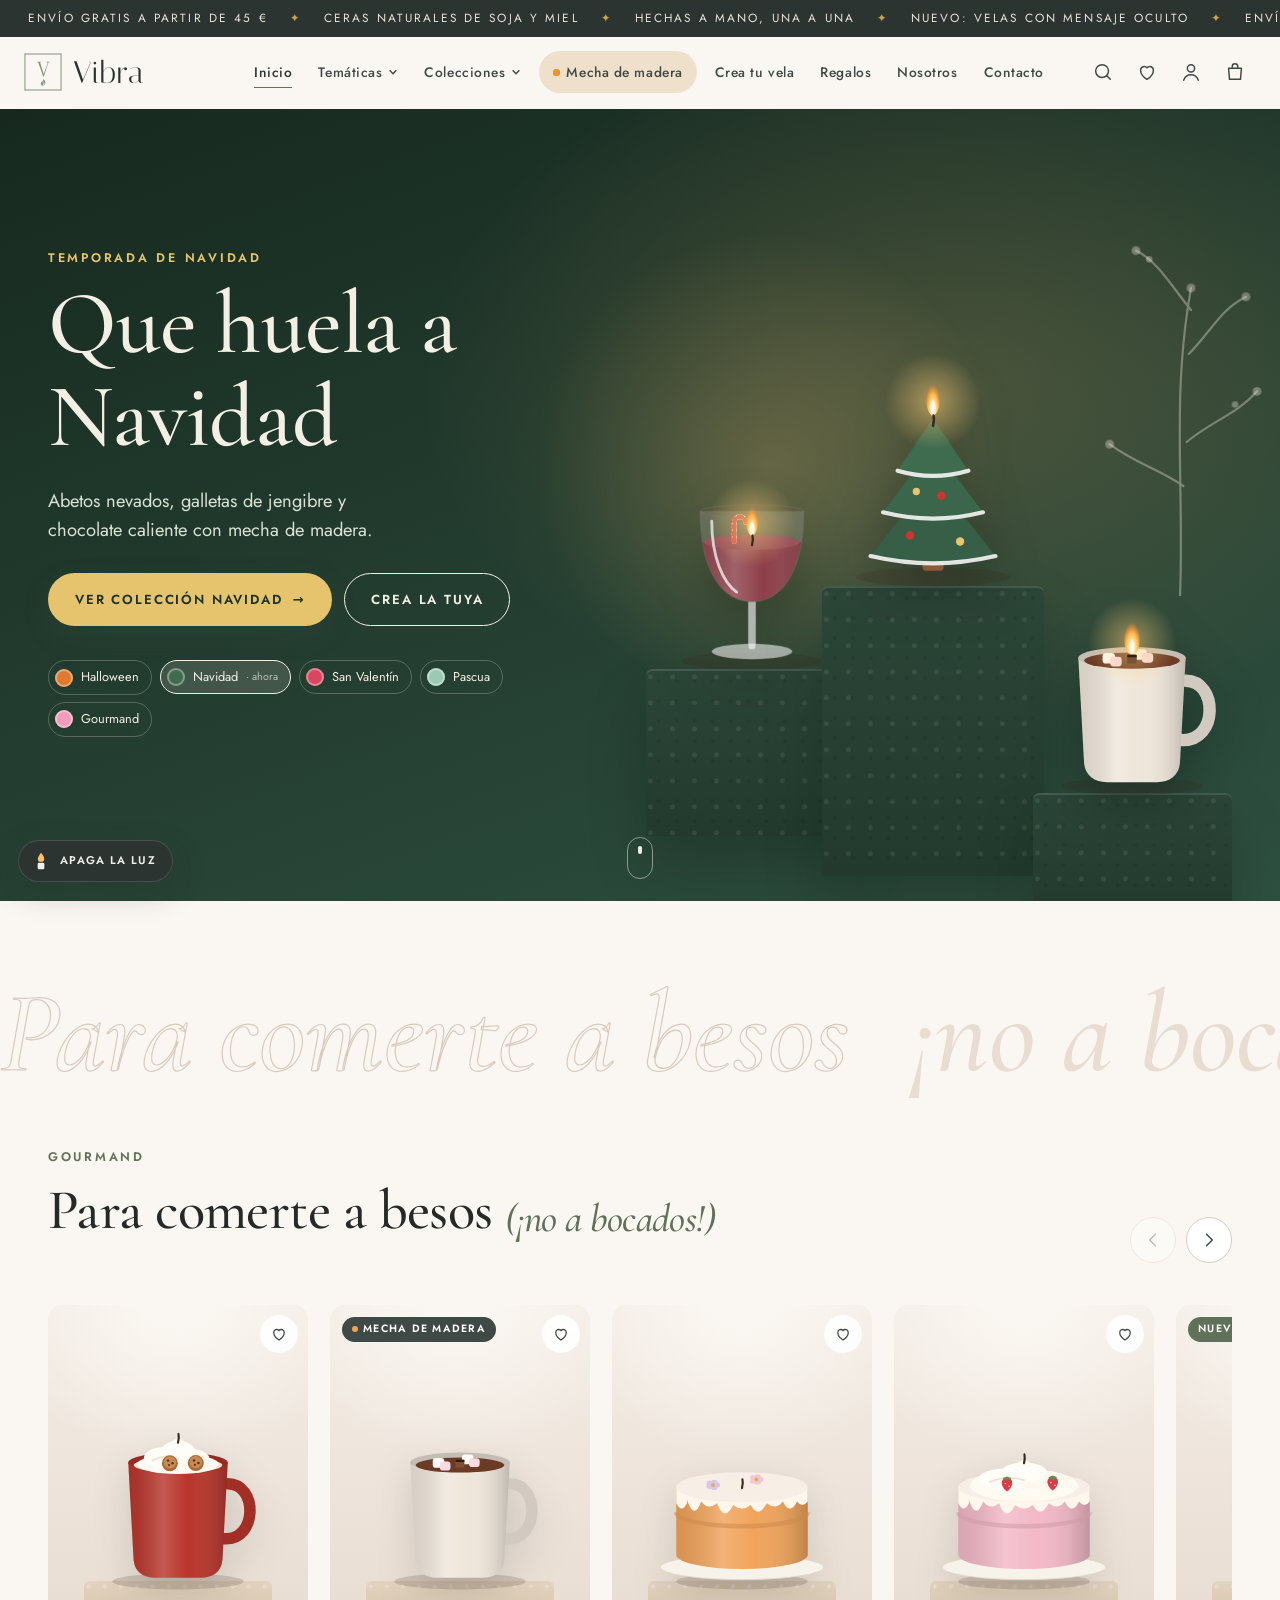
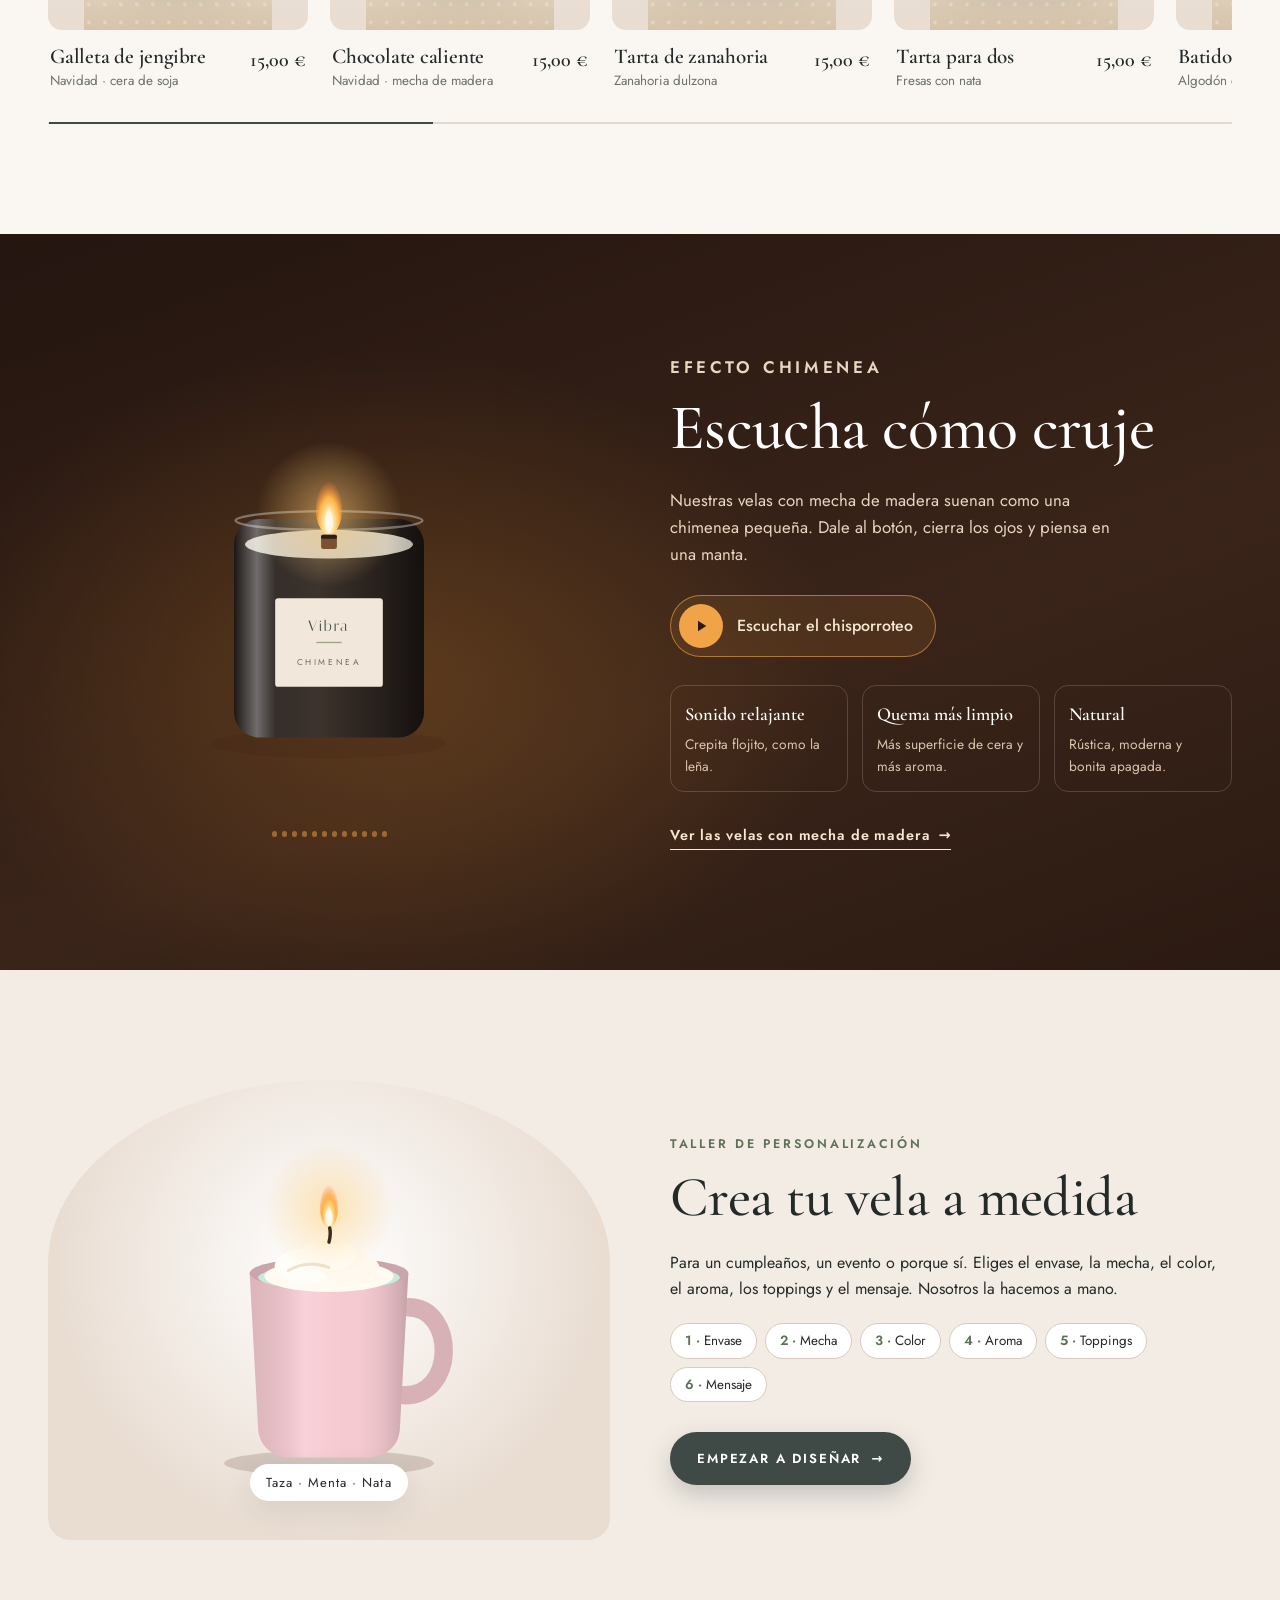
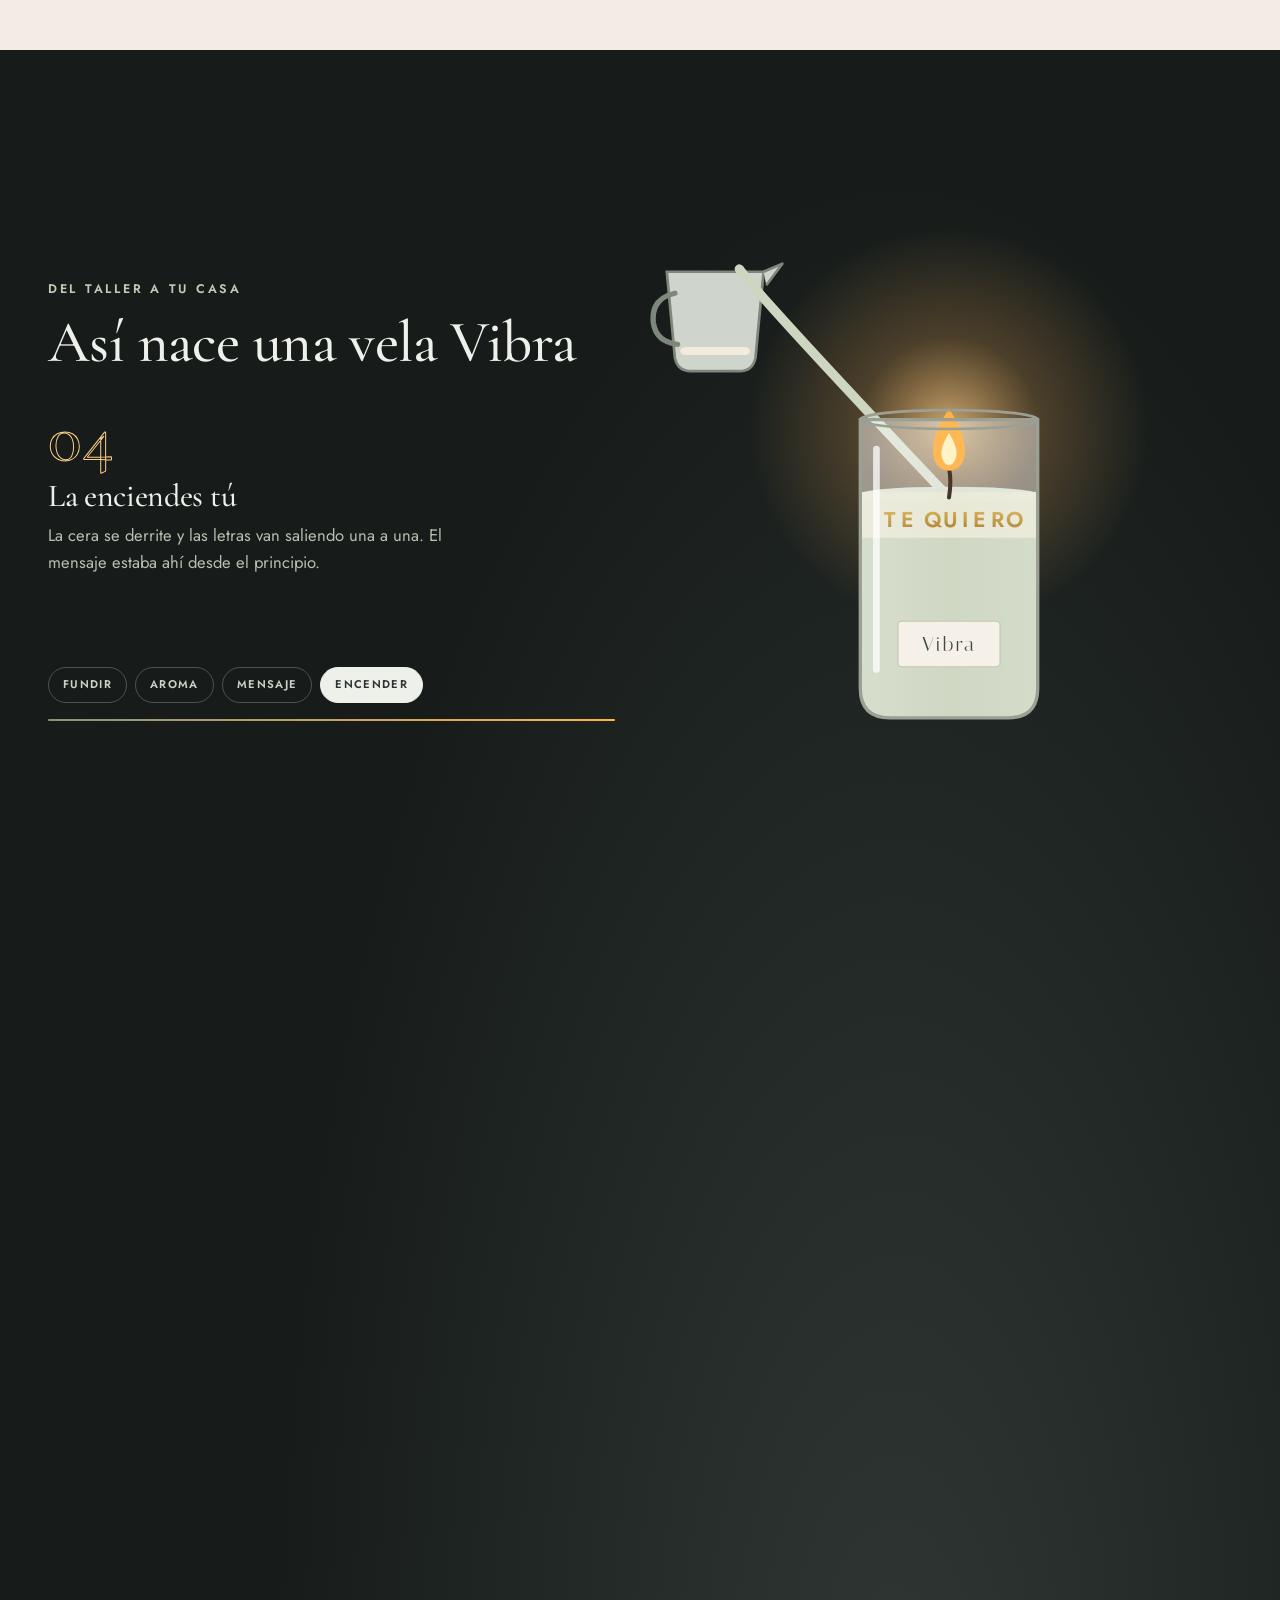
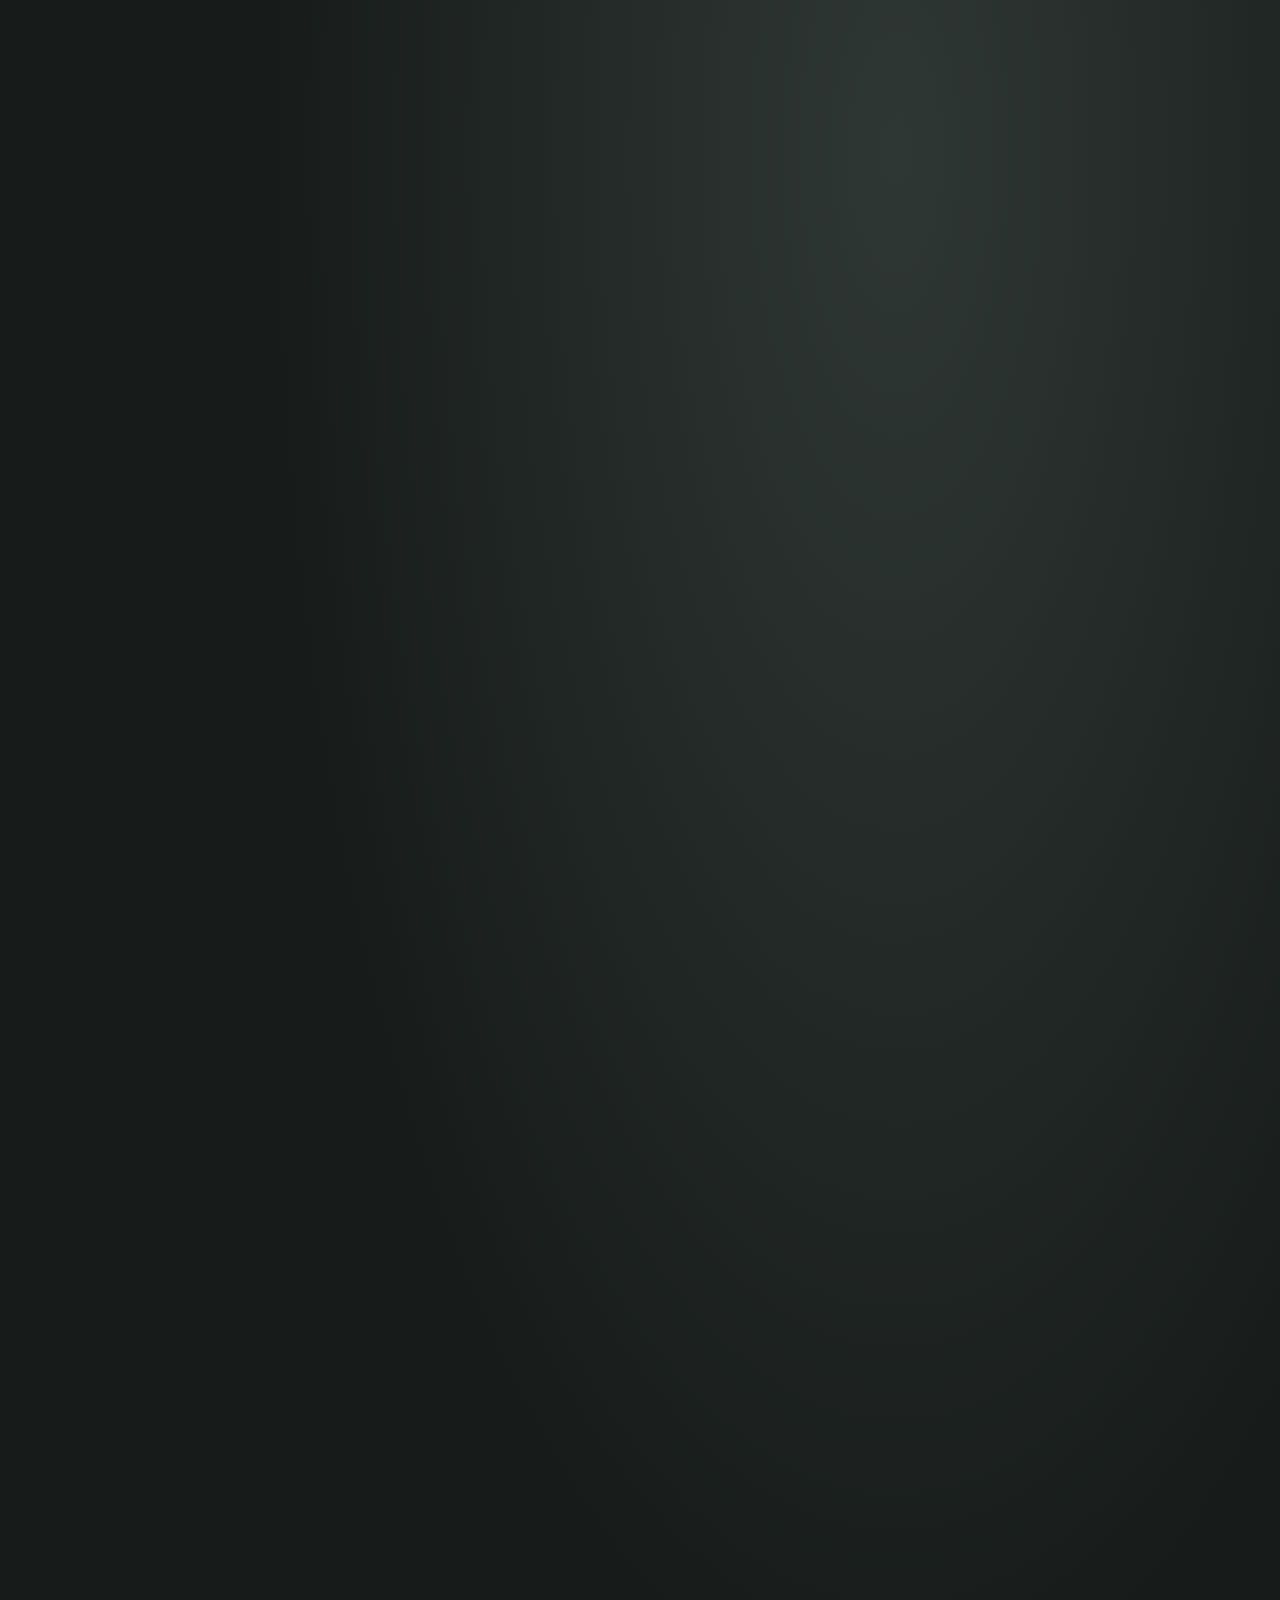
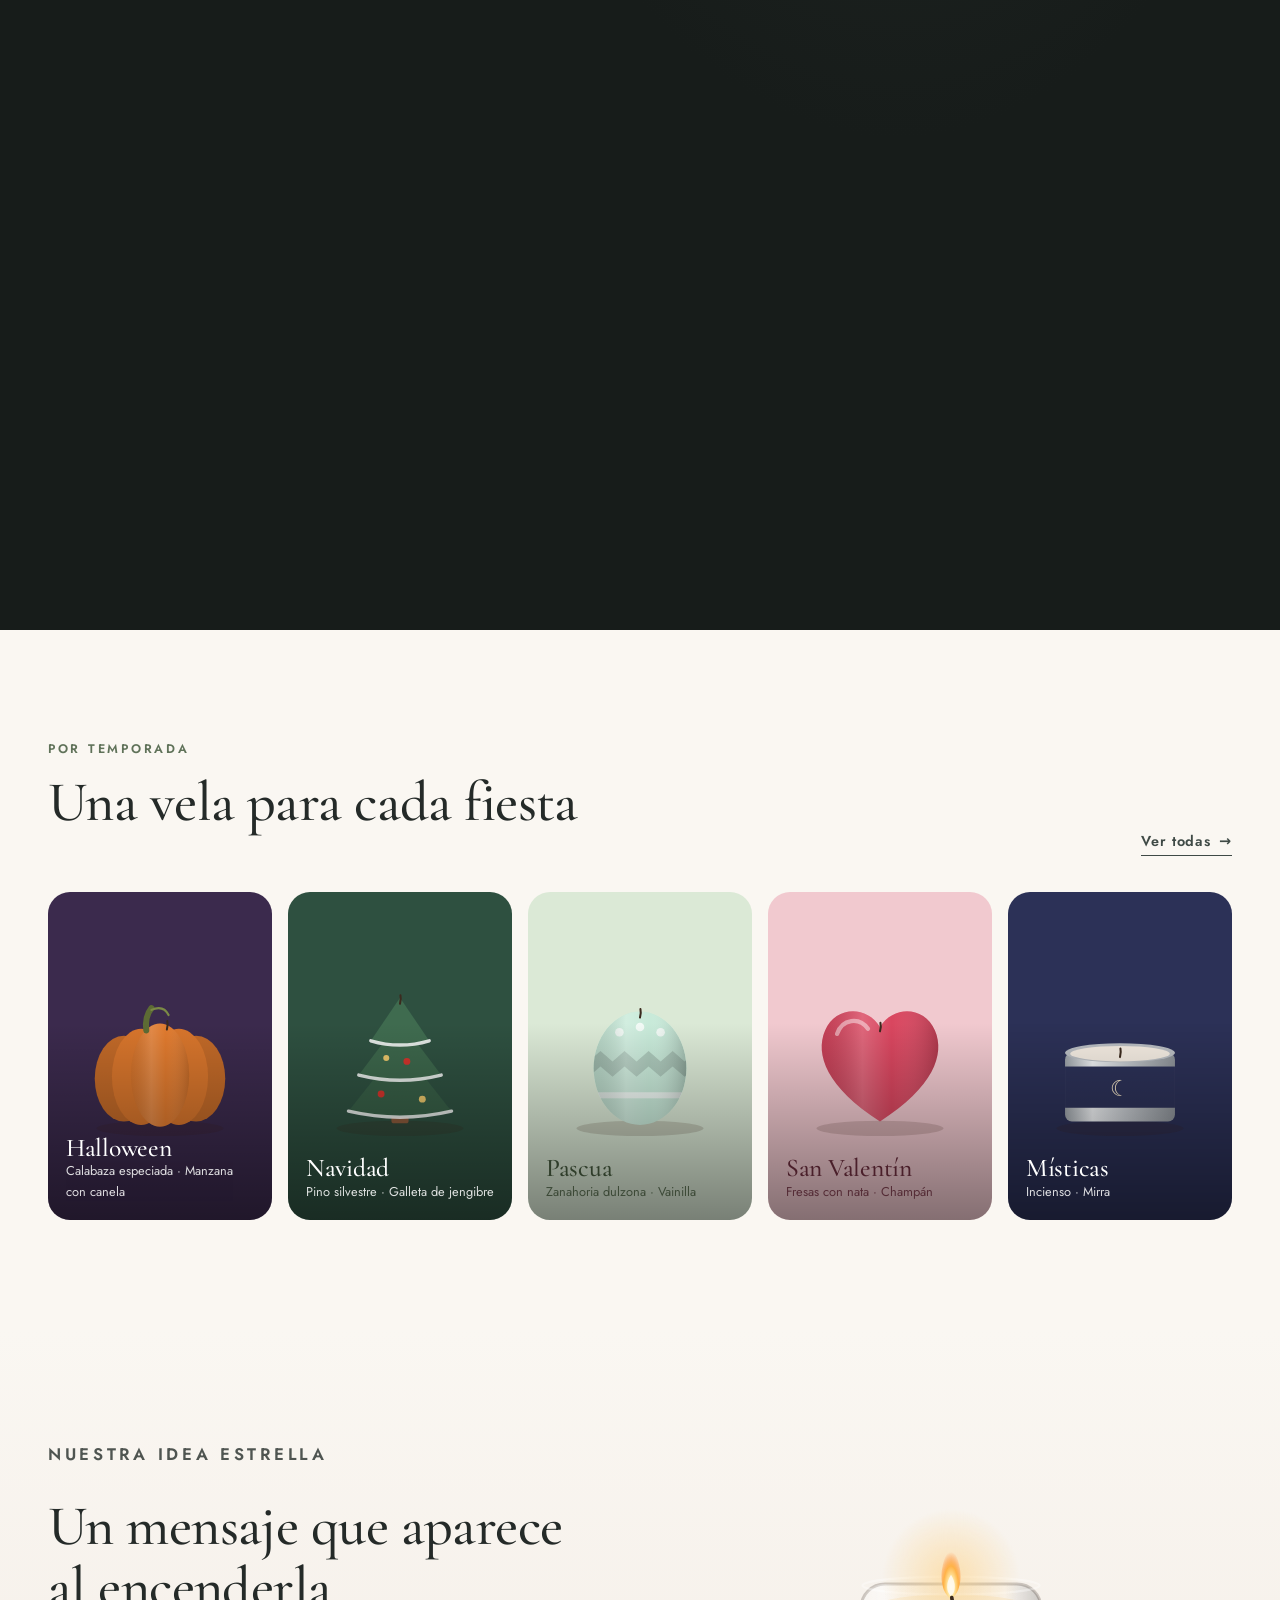
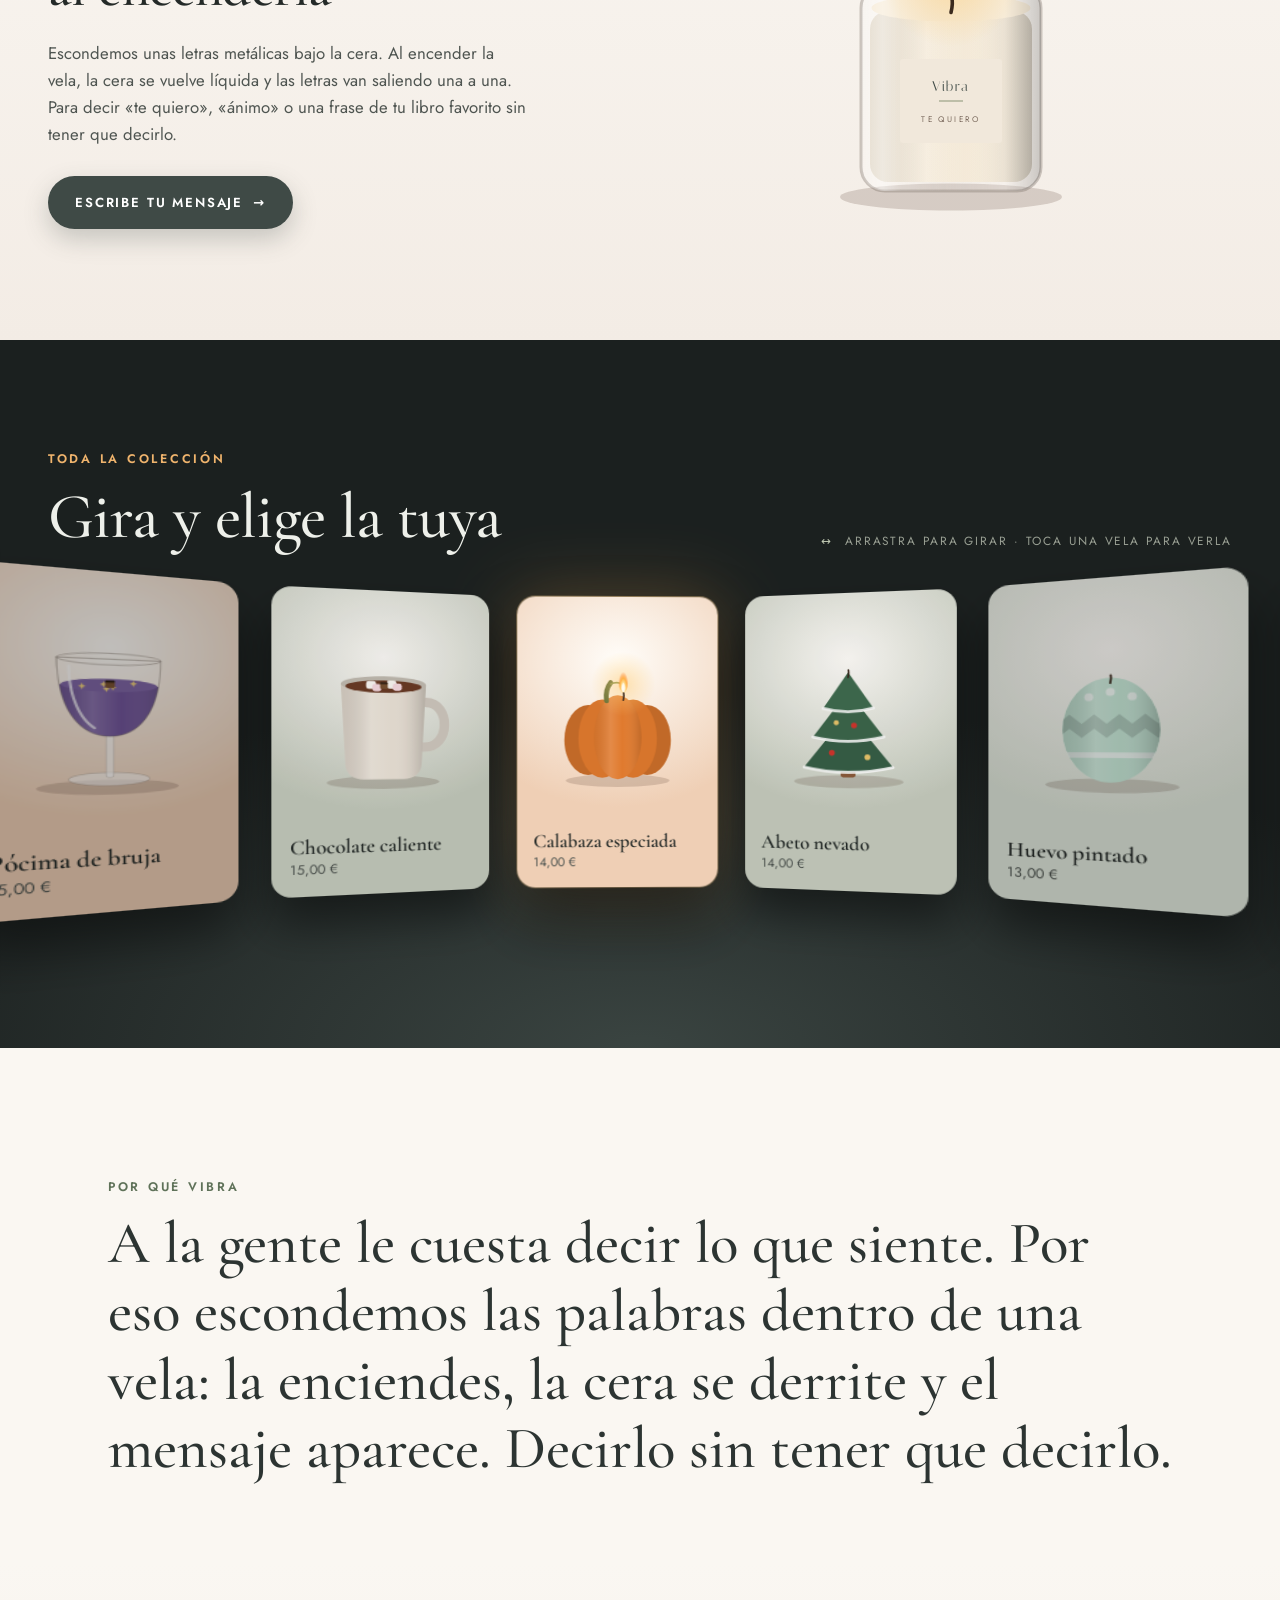
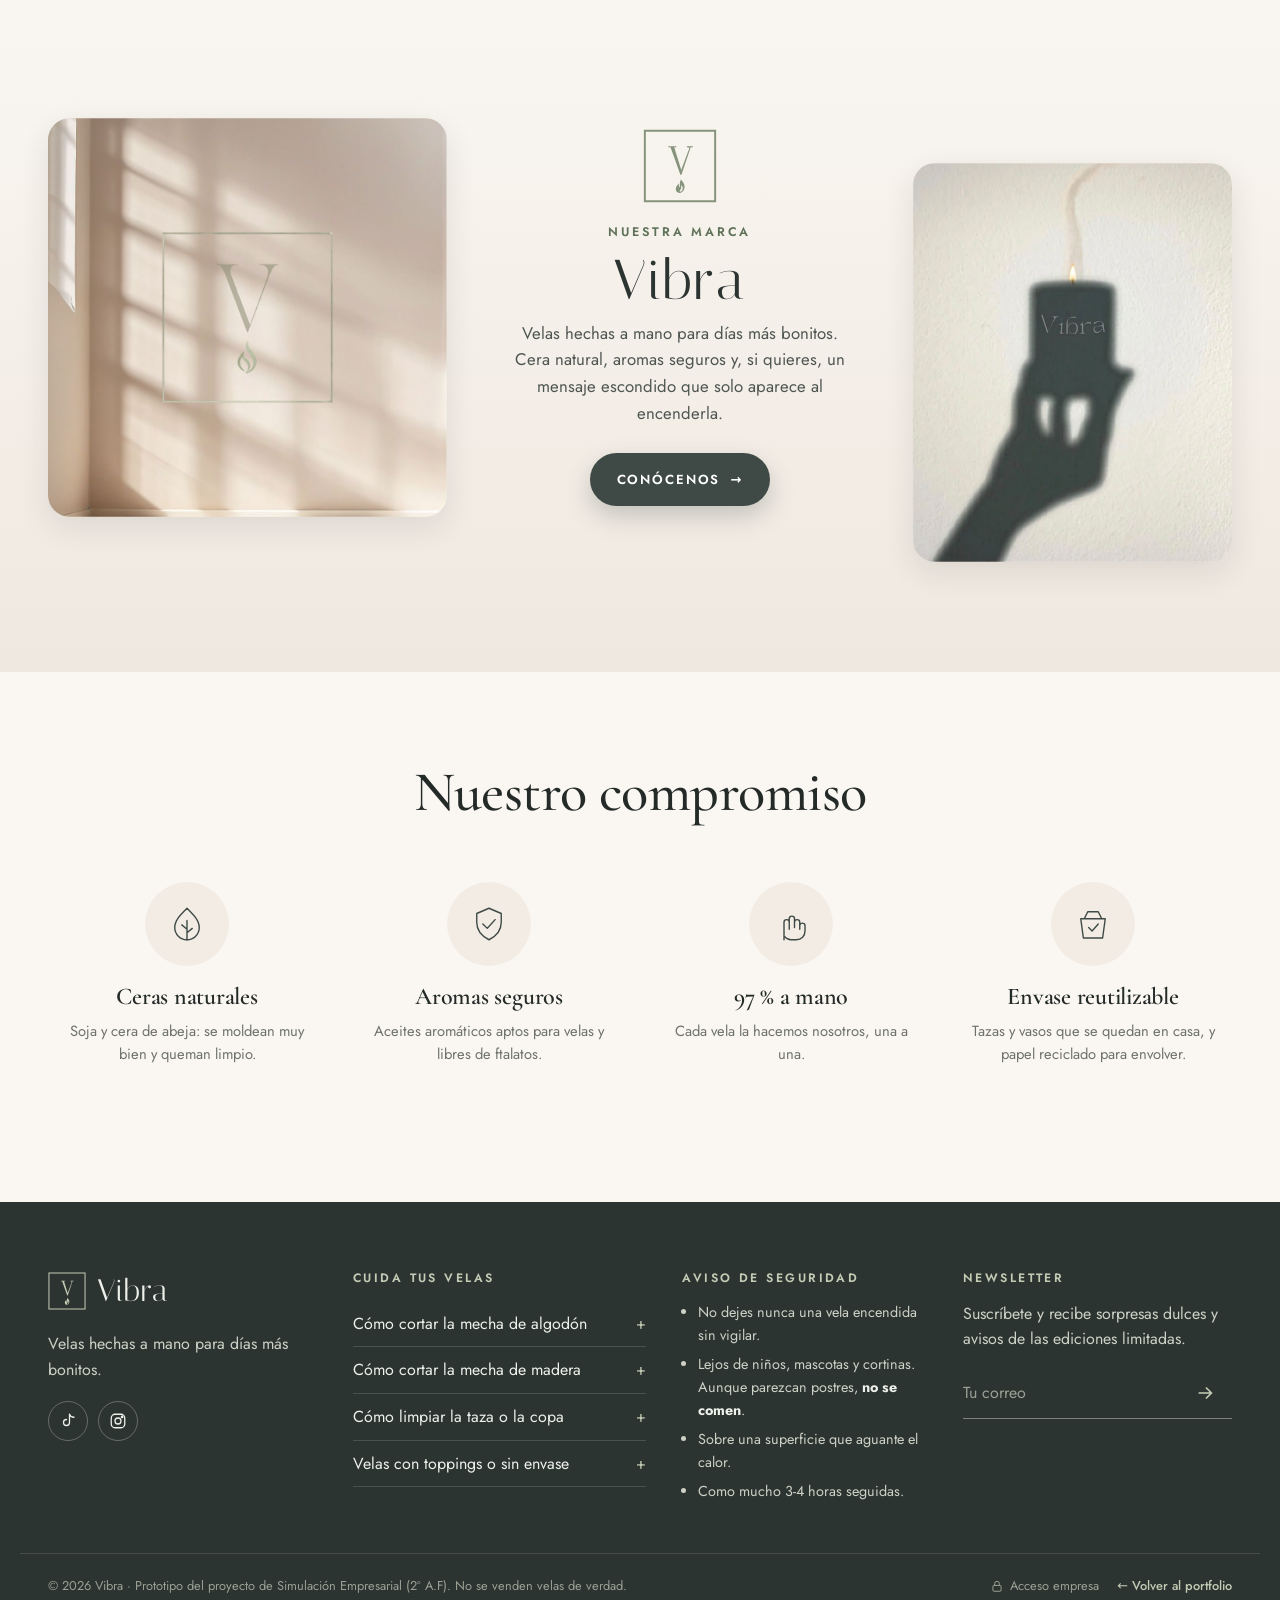
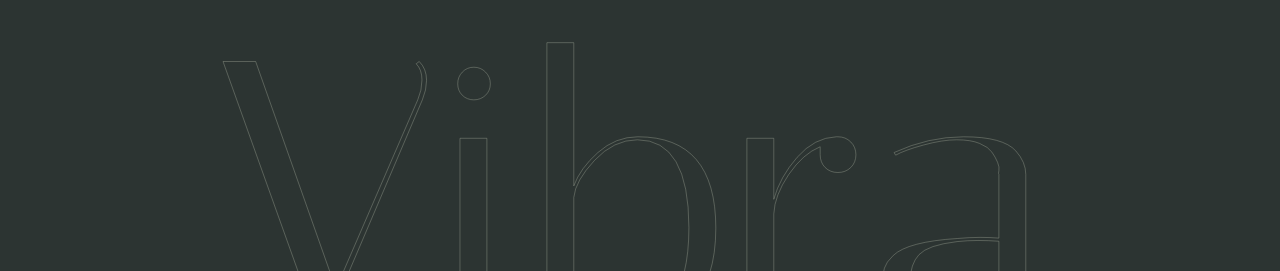
==== commit 2ce2d948: "Make the Vibra shop smoother and add a 3D ring carousel Performance (same look, much less work per f" ====
--- a/tienda/index.html
+++ b/tienda/index.html
@@ -10,7 +10,7 @@
   <link rel="preconnect" href="https://fonts.googleapis.com">
   <link rel="preconnect" href="https://fonts.gstatic.com" crossorigin>
   <link href="https://fonts.googleapis.com/css2?family=Cormorant+Garamond:ital,wght@0,500;0,600;1,500&family=Italiana&family=Jost:wght@400;500;600&display=swap" rel="stylesheet">
-  <link rel="stylesheet" href="css/tienda.css?v=5">
+  <link rel="stylesheet" href="css/tienda.css?v=6">
   <script>
     /* Entrada animada: una vez por sesión, nunca dentro del portfolio ni con «reducir movimiento» */
     (function () { try { if (window.top === window && !sessionStorage.getItem('vibra-intro') && !matchMedia('(prefers-reduced-motion: reduce)').matches) document.documentElement.classList.add('has-intro'); } catch (e) {} })();
@@ -21,6 +21,7 @@
 
   <!-- Entrada (solo la primera vez) -->
   <div class="intro" id="intro" aria-hidden="true">
+    <div class="intro-cols"><i></i><i></i><i></i><i></i><i></i></div>
     <div class="intro-inner">
       <svg class="intro-mark" viewBox="0 0 60 60"><rect class="mk-frame" x="1.5" y="1.5" width="57" height="57"/><path d="M20.5 14H27V14.7H25.3L31 33.2L37.7 15.2L35.6 14.7V14H40.5V14.7H38.7L31.2 37H30.3L22.3 14.7H20.5Z"/><path class="mk-flame" fill-rule="evenodd" d="M30.7 41C33.4 43.6 34.4 46.3 33.3 49 32.5 50.9 31 51.8 29.6 51.8 27.6 51.8 26.6 50.3 26.6 48.6 26.6 46.7 27.9 45.3 29 44.4 28.9 45.8 29.3 46.9 30.1 47.5 29.6 45.6 29.8 43 30.7 41ZM31.1 45.3C32.4 46.9 32.6 48.6 31.6 50 31 50.8 30.2 51 29.6 50.6 30.6 49.4 31.3 47.5 31.1 45.3Z"/></svg>
       <p class="intro-word"><span style="--k:0">V</span><span style="--k:1">i</span><span style="--k:2">b</span><span style="--k:3">r</span><span style="--k:4">a</span></p>
@@ -33,8 +34,7 @@
   <div class="scroll-wick" aria-hidden="true"><span id="scroll-wick"></span></div>
 
   <!-- Modo vela -->
-  <div class="night" id="night" aria-hidden="true"></div>
-  <div class="night-glow" id="night-glow" aria-hidden="true"></div>
+  <canvas class="night" id="night" aria-hidden="true"></canvas>
   <button class="lights-btn" id="lights-btn" type="button" aria-pressed="false">
     <span class="lights-ico" aria-hidden="true"><svg viewBox="0 0 24 24"><path class="li-flame" d="M12 2c2.6 2.9 3.8 5.2 3.8 7.2A3.8 3.8 0 0 1 12 13a3.8 3.8 0 0 1-3.8-3.8C8.2 7.6 9.3 5.6 12 2z"/><rect x="8" y="14" width="8" height="8" rx="1.5"/></svg></span>
     <span class="lights-label">Apaga la luz</span>
@@ -309,6 +309,20 @@
         </div>
       </section>
 
+      <!-- La colección en 360° (carrusel en anillo) -->
+      <section class="ring-sec" id="ring-sec" aria-labelledby="ring-title">
+        <div class="wrap ring-head">
+          <div>
+            <p class="eyebrow eyebrow--light">Toda la colección</p>
+            <h2 id="ring-title">Gira y elige la tuya</h2>
+          </div>
+          <p class="ring-hint"><span class="ring-hint-ico" aria-hidden="true">↔</span> Arrastra para girar · toca una vela para verla</p>
+        </div>
+        <div class="ring-stage" id="ring-stage">
+          <div class="ring" id="ring"></div>
+        </div>
+      </section>
+
       <!-- Manifiesto -->
       <section class="manifiesto" aria-labelledby="manifiesto-title">
         <div class="wrap">
@@ -742,7 +756,7 @@
   <script src="js/datos.js?v=3"></script>
   <script src="js/velas.js?v=3"></script>
   <script src="js/empresa.js?v=3"></script>
-  <script src="js/tienda.js?v=4"></script>
-  <script src="js/motion.js?v=1"></script>
+  <script src="js/tienda.js?v=5"></script>
+  <script src="js/motion.js?v=2"></script>
 </body>
 </html>
--- a/tienda/css/tienda.css
+++ b/tienda/css/tienda.css
@@ -140,9 +140,7 @@
 .hdr {
   position: sticky; top: 0; z-index: 100;
   height: var(--hdr-h);
-  background: rgba(250, 247, 242, .86);
-  backdrop-filter: blur(14px) saturate(160%);
-  -webkit-backdrop-filter: blur(14px) saturate(160%);
+  background: rgba(250, 247, 242, .97);
   border-bottom: 1px solid transparent;
   transition: border-color .3s, box-shadow .3s, transform .4s var(--ease);
   animation: hdrIn .8s var(--ease) both;
@@ -155,7 +153,8 @@
 .logo { display: inline-flex; align-items: center; gap: 11px; font-family: "Italiana", var(--serif); font-size: 1.95rem; font-weight: 400; line-height: 1; letter-spacing: .03em; color: var(--espresso); }
 .logo-mark { flex: none; width: 38px; height: 38px; fill: var(--sage); overflow: visible; transition: transform .6s var(--ease); }
 .mk-frame { fill: none; stroke: var(--sage); stroke-width: 1.6; stroke-dasharray: 228; stroke-dashoffset: 228; animation: mkDraw 1.6s .2s var(--ease) forwards; }
-.mk-flame { transform-box: fill-box; transform-origin: 50% 100%; animation: logoFlame 2.4s ease-in-out infinite alternate; }
+.mk-flame { transform-box: fill-box; transform-origin: 50% 100%; animation: logoFlame 2.4s ease-in-out 4 alternate; }
+.logo:hover .mk-flame { animation-iteration-count: infinite; }
 .logo:hover .logo-mark { transform: rotate(-4deg) scale(1.06); }
 @keyframes mkDraw { to { stroke-dashoffset: 0; } }
 @keyframes logoFlame { 0% { transform: scale(1) rotate(-4deg); } 50% { transform: scale(1.08, .94) rotate(3deg); } 100% { transform: scale(.96, 1.06) rotate(-2deg); } }
@@ -188,8 +187,9 @@
 .nav-wood { padding-left: 14px; padding-right: 14px; margin: 0 4px; border-radius: 999px; background: #efe0cc; }
 .nav-wood::after { display: none; }
 .nav-wood:hover, .nav-wood.is-active { background: var(--brown); color: #fff; }
-.wood-dot { width: 7px; height: 7px; border-radius: 50%; background: #e8952f; box-shadow: 0 0 0 0 rgba(232, 149, 47, .6); animation: ping 1.8s ease-out infinite; }
-@keyframes ping { 0% { box-shadow: 0 0 0 0 rgba(232, 149, 47, .6); } 100% { box-shadow: 0 0 0 9px rgba(232, 149, 47, 0); } }
+.wood-dot { position: relative; width: 7px; height: 7px; border-radius: 50%; background: #e8952f; }
+.wood-dot::after, .dot-new::after { content: ""; position: absolute; inset: 0; border-radius: 50%; background: inherit; animation: ping 1.8s ease-out infinite; }
+@keyframes ping { from { transform: scale(1); opacity: .6; } to { transform: scale(3.4); opacity: 0; } }
 
 /* Desplegables */
 .has-drop { position: relative; }
@@ -988,7 +988,7 @@
 .kpi-num { display: block; margin-top: 6px; font-family: var(--serif); font-size: 2rem; font-weight: 600; line-height: 1; font-variant-numeric: tabular-nums; }
 .emp-tabs { margin: 0 0 22px; }
 .emp-tabs .chip { text-decoration: none; }
-.dot-new { width: 8px; height: 8px; border-radius: 50%; background: var(--terra); animation: ping 1.8s ease-out infinite; }
+.dot-new { position: relative; width: 8px; height: 8px; border-radius: 50%; background: var(--terra); }
 .emp-card { padding: 24px; border: 1px solid var(--line); border-radius: var(--r-lg); background: #fff; animation: rise .5s var(--ease) both; }
 .emp-card + .emp-card { margin-top: 16px; }
 .emp-card h2 { display: flex; align-items: center; gap: 10px; font-size: 1.6rem; font-weight: 600; margin-bottom: 16px; }
@@ -1275,15 +1275,23 @@
 .has-intro .intro {
   position: fixed; inset: 0; z-index: 500;
   display: grid; place-items: center;
-  background: radial-gradient(circle at 50% 42%, #3a4441, var(--espresso) 60%);
   color: #eef0ea;
   cursor: pointer;
-  clip-path: inset(0 0 0 0);
-  transition: clip-path 1s cubic-bezier(.76, 0, .24, 1);
-}
+}
+.intro-cols { position: absolute; inset: 0; display: flex; }
+.intro-cols i { flex: 1; margin-right: -1px; background: var(--espresso); transition: transform .9s cubic-bezier(.76, 0, .24, 1); }
+.intro::before { content: ""; position: absolute; inset: 0; z-index: 1; background: radial-gradient(circle at 50% 42%, rgba(80, 94, 89, .55), transparent 55%); pointer-events: none; transition: opacity .4s; }
+.intro.is-out::before { opacity: 0; }
+.intro-inner { z-index: 2; }
+.intro-cols i:nth-child(2) { transition-delay: .05s; }
+.intro-cols i:nth-child(3) { transition-delay: .1s; }
+.intro-cols i:nth-child(4) { transition-delay: .15s; }
+.intro-cols i:nth-child(5) { transition-delay: .2s; }
+.intro.is-out .intro-cols i:nth-child(odd) { transform: translateY(-101%); }
+.intro.is-out .intro-cols i:nth-child(even) { transform: translateY(101%); }
+.intro-inner { position: relative; }
 html.has-intro:not(.intro-leaving) { overflow: hidden; }
-.has-intro:not(.intro-leaving) .hero *, .has-intro:not(.intro-leaving) .hdr, .has-intro:not(.intro-leaving) .lights-btn { animation-play-state: paused !important; }
-.intro.is-out { clip-path: inset(0 0 100% 0); }
+.has-intro:not(.intro-leaving) .hero *, .has-intro:not(.intro-leaving) .hdr, .has-intro:not(.intro-leaving) .hdr *, .has-intro:not(.intro-leaving) .lights-btn { animation-play-state: paused !important; }
 .intro-inner { text-align: center; transition: opacity .5s, transform 1s cubic-bezier(.76, 0, .24, 1); }
 .intro.is-out .intro-inner { opacity: 0; transform: translateY(-60px); }
 .intro-mark { width: 96px; height: 96px; margin: 0 auto 22px; fill: var(--sage-light); overflow: visible; }
@@ -1306,18 +1314,18 @@
 @keyframes wickFlick { from { transform: scale(.85); } to { transform: scale(1.25); } }
 
 /* ---------- Cursor ---------- */
-.cur-ring, .cur-dot, .cur-glow { position: fixed; left: 0; top: 0; pointer-events: none; opacity: 0; transition: opacity .3s; will-change: transform; }
+.cur-ring, .cur-dot, .cur-glow { position: fixed; left: 0; top: 0; pointer-events: none; opacity: 0; transition: opacity .3s; will-change: transform; contain: layout style; }
 .cursor-on .cur-ring, .cursor-on .cur-dot, .cursor-on .cur-glow { opacity: 1; }
-.cur-dot { z-index: 401; width: 6px; height: 6px; margin: -3px 0 0 -3px; border-radius: 50%; background: #fff; mix-blend-mode: difference; }
-.cur-ring { z-index: 400; display: grid; place-items: center; width: 38px; height: 38px; margin: -19px 0 0 -19px; mix-blend-mode: difference; }
-.cur-ring::before { content: ""; position: absolute; inset: 0; border: 1.5px solid #fff; border-radius: 50%; transition: transform .4s var(--ease), background-color .3s, opacity .3s; }
-.cur-ring[data-mode="link"]::before { transform: scale(1.45); background-color: rgba(255, 255, 255, .1); }
-.cur-ring[data-mode="view"]::before { transform: scale(2.1); }
+.cur-dot { z-index: 401; width: 6px; height: 6px; margin: -3px 0 0 -3px; border-radius: 50%; background: var(--espresso); box-shadow: 0 0 0 1.5px rgba(255, 255, 255, .85); }
+.cur-ring { z-index: 400; display: grid; place-items: center; width: 38px; height: 38px; margin: -19px 0 0 -19px; }
+.cur-ring::before { content: ""; position: absolute; inset: 0; border: 1.5px solid rgba(44, 52, 50, .55); border-radius: 50%; box-shadow: 0 0 0 1px rgba(255, 255, 255, .45), inset 0 0 0 1px rgba(255, 255, 255, .45); transition: transform .4s var(--ease), background-color .3s, border-color .3s, opacity .3s; }
+.cur-ring[data-mode="link"]::before { transform: scale(1.45); border-color: var(--sage); background-color: rgba(134, 148, 125, .14); }
+.cur-ring[data-mode="view"]::before { transform: scale(2.1); border-color: transparent; background-color: rgba(44, 52, 50, .82); box-shadow: 0 8px 24px rgba(0, 0, 0, .2); }
 .cur-ring[data-mode="text"]::before { transform: scale(.5); opacity: 0; }
 .cur-ring.is-down::before { transform: scale(.75); }
 .cur-label { position: relative; color: #fff; font-size: .6rem; font-weight: 600; letter-spacing: .14em; text-transform: uppercase; white-space: nowrap; opacity: 0; transform: scale(.6); transition: opacity .3s, transform .4s var(--ease); }
 .cur-ring[data-mode="view"] .cur-label { opacity: 1; transform: none; }
-.cur-glow { z-index: 99; width: 380px; height: 380px; margin: -190px 0 0 -190px; border-radius: 50%; background: radial-gradient(circle, rgba(255, 186, 110, .2), rgba(255, 186, 110, 0) 62%); mix-blend-mode: screen; }
+.cur-glow { z-index: 99; width: 380px; height: 380px; margin: -190px 0 0 -190px; border-radius: 50%; background: radial-gradient(circle, rgba(255, 186, 110, .1), rgba(255, 186, 110, 0) 62%); }
 html.cursor-on, html.cursor-on body, html.cursor-on a, html.cursor-on button, html.cursor-on summary, html.cursor-on label, html.cursor-on [role="tab"], html.cursor-on .carousel, html.cursor-on .intro { cursor: none; }
 
 /* ---------- Títulos palabra a palabra ---------- */
@@ -1333,10 +1341,13 @@
 .big-marquee-track { animation-delay: -2400s; }
 
 /* ---------- Fotos que se abren como una cortina ---------- */
-.reveal-clip[data-reveal] { opacity: 1; transform: none; clip-path: inset(100% -40px -40px -40px); transition: clip-path 1.4s cubic-bezier(.76, 0, .24, 1); }
-.reveal-clip[data-reveal].is-in { clip-path: inset(-40px -40px -40px -40px); }
-.reveal-clip img { scale: 1.25; transition: scale 1.8s cubic-bezier(.2, .7, .2, 1), transform 1.4s var(--ease); }
-.reveal-clip.is-in img { scale: 1; }
+/* El recorte va en la foto, no en el contenedor: así el navegador sabe que está en pantalla */
+.reveal-clip[data-reveal] { opacity: 1; transform: none; }
+.reveal-clip img { clip-path: inset(100% 0 0 0); scale: 1.25; transition: clip-path 1.4s cubic-bezier(.76, 0, .24, 1), scale 1.8s cubic-bezier(.2, .7, .2, 1), transform 1.4s var(--ease); }
+.reveal-clip.is-in img { clip-path: inset(0 0 0 0); scale: 1; }
+.marca-img.reveal-clip { box-shadow: none; transition: box-shadow 1s .5s; }
+.marca-img.reveal-clip.is-in { box-shadow: var(--shadow); }
+.brand-photo.reveal-clip { background: transparent; }
 
 /* ---------- Tarjetas en 3D ---------- */
 .fiesta.is-tilt, .gift-card.is-tilt { transition: transform .15s linear, box-shadow .5s var(--ease); box-shadow: var(--shadow-lg); }
@@ -1350,8 +1361,8 @@
 .story-inner { display: grid; grid-template-columns: minmax(0, 1fr) minmax(0, 1fr); gap: 50px; align-items: center; width: 100%; }
 .story-text h2 { margin-bottom: 0; font-size: clamp(2.4rem, 4.6vw, 3.9rem); font-weight: 500; transition: color .6s; }
 .story-steps { position: relative; min-height: 230px; margin: 28px 0 34px; padding: 0; list-style: none; }
-.story-step { position: absolute; inset: 0 0 auto; opacity: 0; transform: translateY(26px); filter: blur(4px); transition: opacity .6s var(--ease), transform .7s var(--ease), filter .6s; }
-.story-step.is-active { opacity: 1; transform: none; filter: none; }
+.story-step { position: absolute; inset: 0 0 auto; opacity: 0; transform: translateY(26px); transition: opacity .6s var(--ease), transform .7s var(--ease); }
+.story-step.is-active { opacity: 1; transform: none; }
 .story-num { display: block; font-family: var(--serif); font-size: 4.4rem; font-weight: 500; line-height: 1; color: transparent; -webkit-text-stroke: 1px var(--sage); transition: -webkit-text-stroke-color .6s; }
 .story-step h3 { margin: 6px 0 8px; font-size: 2rem; font-weight: 500; transition: color .6s; }
 .story-step p { max-width: 42ch; color: #4f5551; font-size: 1.04rem; transition: color .6s; }
@@ -1379,7 +1390,7 @@
 .story--static { height: auto; }
 .story--static .story-sticky { position: relative; height: auto; padding: 100px 0; }
 .story--static .story-steps { display: grid; gap: 26px; min-height: 0; }
-.story--static .story-step { position: static; opacity: 1; transform: none; filter: none; }
+.story--static .story-step { position: static; opacity: 1; transform: none; }
 .story--static .story-rail { display: none; }
 
 /* ---------- Manifiesto ---------- */
@@ -1398,16 +1409,14 @@
 .ftr-giant.is-in span:hover { color: rgba(195, 203, 181, .16); transform: translateY(-2%); transition-delay: 0s; }
 
 /* ---------- Modo vela ---------- */
-.night { position: fixed; inset: 0; z-index: 115; pointer-events: none; background: rgba(8, 10, 9, .95); opacity: 0; visibility: hidden; transition: opacity .9s var(--ease), visibility .9s; -webkit-mask-composite: source-in; mask-composite: intersect; }
+.night { position: fixed; inset: 0; z-index: 115; display: block; width: 100%; height: 100%; pointer-events: none; opacity: 0; visibility: hidden; transition: opacity .9s var(--ease), visibility .9s; }
 .is-night .night { opacity: 1; visibility: visible; }
-.night-glow { position: fixed; left: 0; top: 0; z-index: 116; width: 440px; height: 440px; margin: -220px 0 0 -220px; border-radius: 50%; pointer-events: none; background: radial-gradient(circle, rgba(255, 190, 110, .32), rgba(255, 160, 80, .08) 45%, rgba(255, 160, 80, 0) 68%); mix-blend-mode: soft-light; opacity: 0; transition: opacity .9s; animation: candleFlicker 2.6s ease-in-out infinite; }
-.is-night .night-glow { opacity: 1; }
-@keyframes candleFlicker { 0%, 100% { scale: 1; } 30% { scale: 1.05; } 55% { scale: .97; } 80% { scale: 1.03; } }
 .is-night .vela .v-fire { opacity: 1; }
 .lights-btn { position: fixed; left: 18px; bottom: 18px; z-index: 117; display: inline-flex; align-items: center; gap: 9px; padding: 10px 16px 10px 12px; border: 1px solid rgba(238, 240, 234, .14); border-radius: 999px; background: var(--espresso); color: #eef0ea; font-size: .7rem; font-weight: 600; letter-spacing: .12em; text-transform: uppercase; cursor: pointer; box-shadow: 0 10px 30px rgba(36, 44, 42, .25); transition: background .4s, color .4s; animation: rise .8s 1.4s var(--ease) both; }
 .lights-ico { display: grid; place-items: center; width: 20px; height: 20px; }
 .lights-ico svg { width: 100%; height: 100%; fill: currentColor; overflow: visible; }
-.lights-ico .li-flame { fill: #ffc069; transform-box: fill-box; transform-origin: 50% 100%; animation: logoFlame 1.8s ease-in-out infinite alternate; }
+.lights-ico .li-flame { fill: #ffc069; transform-box: fill-box; transform-origin: 50% 100%; animation: logoFlame 1.8s ease-in-out 4 alternate; }
+.lights-btn:hover .li-flame, .is-night .lights-ico .li-flame { animation-iteration-count: infinite; }
 .is-night .lights-btn { background: #eef0ea; color: var(--espresso); box-shadow: 0 0 30px rgba(255, 190, 110, .35); }
 
 @media (max-width: 900px) {
@@ -1436,11 +1445,63 @@
 @media (prefers-reduced-motion: reduce) {
   .split .sw-i { transform: none; }
   .mw { opacity: 1; }
-  .reveal-clip[data-reveal] { clip-path: none; }
-  .reveal-clip img { scale: 1; }
+  .reveal-clip img { clip-path: none; scale: 1; }
   .ftr-giant span { transform: translateY(6%); }
-  .night-glow, .scroll-wick span::after { animation: none; }
+  .scroll-wick span::after { animation: none; }
 }
 @media print {
-  .intro, .scroll-wick, .night, .night-glow, .lights-btn, .cur-ring, .cur-dot, .cur-glow { display: none !important; }
-}
+  .intro, .scroll-wick, .night, .lights-btn, .cur-ring, .cur-dot, .cur-glow { display: none !important; }
+}
+
+/* =========================================================
+   Rendimiento: solo se anima lo que se ve
+   ========================================================= */
+/* Secciones fuera de la pantalla: animaciones en pausa */
+.is-off, .is-off *, .is-off::before, .is-off::after, .is-off *::before, .is-off *::after { animation-play-state: paused !important; }
+/* Menús cerrados: sus velas no se animan */
+.has-drop:not(.is-open) .drop * { animation-play-state: paused !important; }
+/* Velas apagadas: la llama (invisible) no se anima hasta que se enciende */
+.vela:not(.is-lit) .v-fire * { animation-play-state: paused; }
+.card:hover .vela .v-fire *, .card:focus-within .vela .v-fire *, .fiesta:hover .vela .v-fire *, .gift-card:hover .vela .v-fire *, .is-night .vela .v-fire * { animation-play-state: running; }
+
+/* ---------- Entrada escalonada del menú (idea de «Rare Gallery») ---------- */
+.nav-list > li, .hdr-icons > * { animation: navIn .7s cubic-bezier(.16, 1, .3, 1) both; }
+.nav-list > li:nth-child(1) { animation-delay: .25s; }
+.nav-list > li:nth-child(2) { animation-delay: .3s; }
+.nav-list > li:nth-child(3) { animation-delay: .35s; }
+.nav-list > li:nth-child(4) { animation-delay: .4s; }
+.nav-list > li:nth-child(5) { animation-delay: .45s; }
+.nav-list > li:nth-child(6) { animation-delay: .5s; }
+.nav-list > li:nth-child(7) { animation-delay: .55s; }
+.nav-list > li:nth-child(8) { animation-delay: .6s; }
+.hdr-icons > * { animation-delay: .5s; }
+@keyframes navIn { from { opacity: 0; transform: translateY(-10px); } }
+#menu-drawer .m-nav > * { animation: menuIn .6s cubic-bezier(.16, 1, .3, 1) both; animation-delay: calc(.12s + var(--mi, 0) * 55ms); }
+@keyframes menuIn { from { opacity: 0; transform: translateY(22px); } }
+
+/* ---------- La colección en 360° (idea de «Vertex») ---------- */
+.ring-sec { position: relative; padding: 110px 0 70px; overflow: hidden; background: radial-gradient(90% 70% at 50% 100%, #3a4441, #1b201f 72%); color: #eef0ea; }
+.ring-head { display: flex; flex-wrap: wrap; align-items: flex-end; justify-content: space-between; gap: 16px 30px; }
+.ring-head h2 { margin: 0; font-size: clamp(2.4rem, 5vw, 4rem); font-weight: 500; }
+.ring-hint { margin: 0; color: #9aa094; font-size: .74rem; letter-spacing: .16em; text-transform: uppercase; }
+.ring-hint-ico { display: inline-block; margin-right: 6px; color: var(--sage-light); animation: hintNudge 2.4s ease-in-out infinite; }
+@keyframes hintNudge { 0%, 100% { transform: translateX(0); } 50% { transform: translateX(6px); } }
+.ring-stage { position: relative; height: var(--rh, 470px); margin-top: 26px; perspective: var(--rp, 890px); perspective-origin: 50% var(--ry, 200px); cursor: grab; touch-action: pan-y; user-select: none; -webkit-user-select: none; }
+.ring-stage.is-drag { cursor: grabbing; }
+.ring { position: absolute; left: 50%; top: 20px; width: 0; height: 0; transform-style: preserve-3d; }
+.ring-card { position: absolute; left: 0; top: 0; display: flex; flex-direction: column; justify-content: flex-end; width: var(--cw, 200px); height: var(--ch, 300px); margin-left: calc(var(--cw, 200px) / -2); padding: 14px 16px; border-radius: 18px; overflow: hidden; background: radial-gradient(120% 70% at 50% 22%, #fffdf9, var(--bg, #efe7dc) 72%); color: var(--ink); box-shadow: 0 26px 44px rgba(0, 0, 0, .45); backface-visibility: hidden; will-change: transform, opacity, filter; -webkit-user-drag: none; }
+.ring-card .vela { position: absolute; left: 50%; top: 6%; width: 84%; transform: translateX(-50%); pointer-events: none; }
+.ring-card strong { position: relative; font-family: var(--serif); font-size: 1.2rem; font-weight: 600; line-height: 1.05; }
+.ring-card span { position: relative; margin-top: 2px; font-size: .78rem; color: #4f5551; }
+.ring-card.is-front { box-shadow: 0 30px 60px rgba(0, 0, 0, .5), 0 0 0 1px rgba(255, 214, 150, .5), 0 0 70px rgba(255, 180, 90, .28); }
+.ring-card:focus-visible { outline: 2px solid var(--sage-light); outline-offset: 4px; }
+
+@media (max-width: 640px) {
+  .ring-sec { padding: 80px 0 40px; }
+  .ring-card { padding: 10px 12px; border-radius: 14px; }
+  .ring-card strong { font-size: 1rem; }
+  .ring-card span { font-size: .7rem; }
+}
+@media (prefers-reduced-motion: reduce) {
+  .ring-hint-ico { animation: none; }
+}
